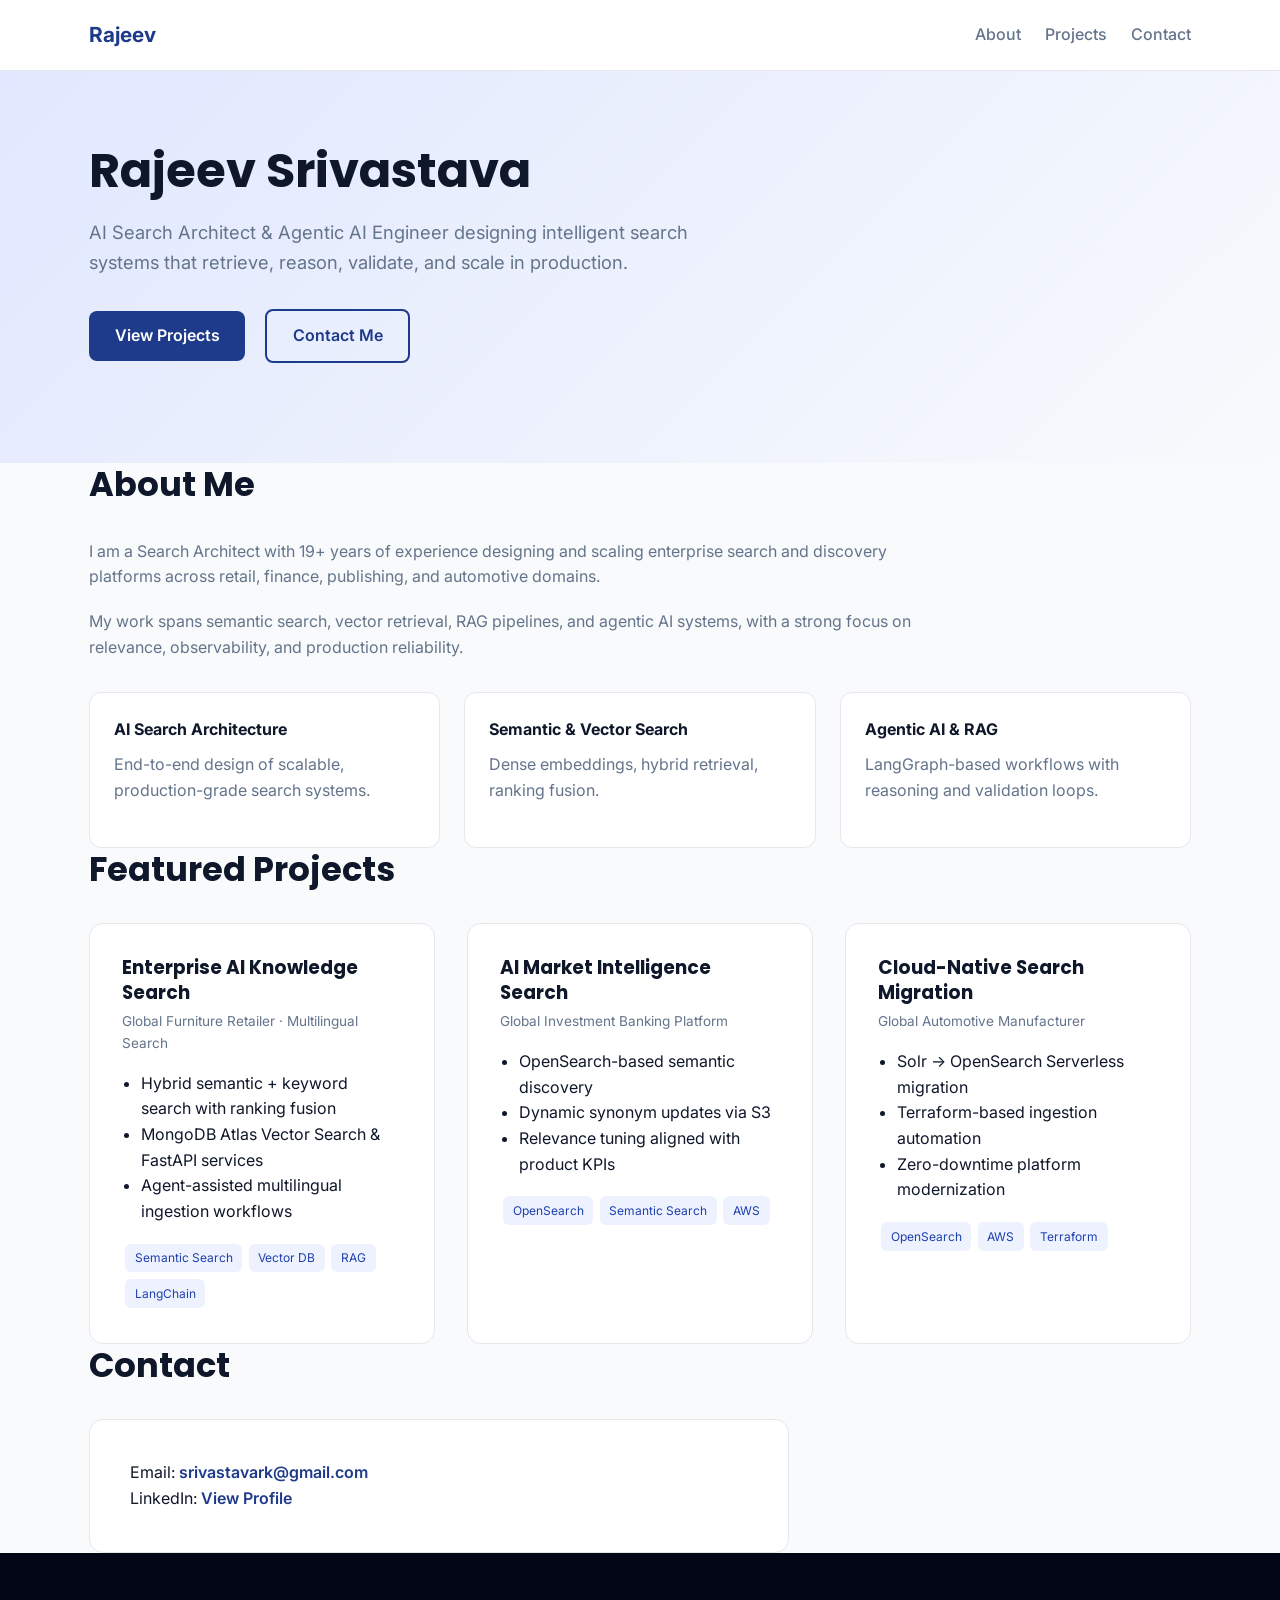
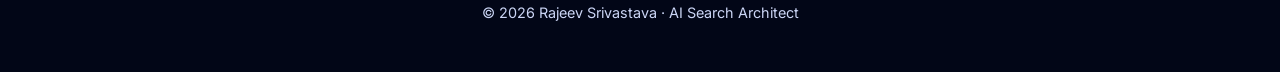
==== index.html @ 3239b294 "Update index.html" ====
<!DOCTYPE html>
<html lang="en">

<head>
    <meta charset="UTF-8" />
    <meta name="viewport" content="width=device-width, initial-scale=1.0" />
    <title>Rajeev Srivastava | AI Search Architect</title>

    <!-- Fonts -->
    <link
        href="https://fonts.googleapis.com/css2?family=Poppins:wght@400;500;600;700&family=Inter:wght@400;500;600&display=swap"
        rel="stylesheet">

    <!-- Icons -->
    <link rel="stylesheet" href="https://cdnjs.cloudflare.com/ajax/libs/font-awesome/6.5.0/css/all.min.css" />

    <style>
        :root {
            --primary: #1e3a8a;
            --accent: #3b82f6;
            --bg: #f8fafc;
            --text: #0f172a;
            --muted: #64748b;
            --card: #ffffff;
            --border: #e5e7eb;
        }

        * {
            box-sizing: border-box;
            margin: 0;
            padding: 0;
        }

        html {
            scroll-behavior: smooth;
        }

        body {
            font-family: 'Inter', sans-serif;
            color: var(--text);
            background: var(--bg);
            line-height: 1.6;
        }

        h1,
        h2,
        h3 {
            font-family: 'Poppins', sans-serif;
            line-height: 1.3;
        }

        .container {
            max-width: 1150px;
            margin: auto;
            padding: 0 1.5rem;
        }

        /* Header */
        header {
            position: fixed;
            width: 100%;
            top: 0;
            background: #fff;
            border-bottom: 1px solid var(--border);
            z-index: 1000;
        }

        nav {
            display: flex;
            justify-content: space-between;
            align-items: center;
            height: 70px;
        }

        nav a.logo {
            font-size: 1.3rem;
            font-weight: 700;
            color: var(--primary);
            text-decoration: none;
        }

        nav ul {
            display: flex;
            gap: 1.5rem;
            list-style: none;
        }

        nav ul a {
            text-decoration: none;
            color: var(--muted);
            font-weight: 500;
        }

        nav ul a:hover {
            color: var(--primary);
        }

        /* Hero */
        .hero {
            padding: 140px 0 100px;
            background: linear-gradient(135deg, #e0e7ff, #f8fafc);
        }

        .hero-grid {
            display: grid;
            grid-template-columns: 1.2fr 0.8fr;
            gap: 3rem;
            align-items: center;
        }

        .hero h1 {
            font-size: 3rem;
            margin-bottom: 1rem;
        }

        .hero p.lead {
            font-size: 1.15rem;
            color: var(--muted);
            margin-bottom: 2rem;
        }

        .cta a {
            display: inline-block;
            margin-right: 1rem;
            padding: 0.75rem 1.6rem;
            border-radius: 8px;
            text-decoration: none;
            font-weight: 600;
        }

        .cta .primary {
            background: var(--primary);
            color: #fff;
        }

        .cta .secondary {
            border: 2px solid var(--primary);
            color: var(--primary);
        }

        /* Sections */
        section {
            padding: 90px 0;
        }

        section h2 {
            font-size: 2.1rem;
            margin-bottom: 2rem;
        }

        /* About */
        .about p {
            max-width: 850px;
            margin-bottom: 1.2rem;
            color: var(--muted);
        }

        .capabilities {
            display: grid;
            grid-template-columns: repeat(auto-fit, minmax(250px, 1fr));
            gap: 1.5rem;
            margin-top: 2rem;
        }

        .capability {
            background: var(--card);
            border: 1px solid var(--border);
            padding: 1.5rem;
            border-radius: 12px;
        }

        .capability h4 {
            margin-bottom: 0.6rem;
        }

        /* Projects */
        .projects-grid {
            display: grid;
            grid-template-columns: repeat(auto-fit, minmax(320px, 1fr));
            gap: 2rem;
        }

        .project {
            background: var(--card);
            border-radius: 14px;
            padding: 2rem;
            border: 1px solid var(--border);
            transition: transform 0.2s ease;
        }

        .project:hover {
            transform: translateY(-4px);
        }

        .project h3 {
            margin-bottom: 0.4rem;
        }

        .meta {
            font-size: 0.85rem;
            color: var(--muted);
            margin-bottom: 1rem;
        }

        .project ul {
            margin-left: 1.2rem;
            margin-bottom: 1rem;
        }

        .tags span {
            display: inline-block;
            background: #eef2ff;
            color: #1e40af;
            padding: 0.3rem 0.6rem;
            border-radius: 6px;
            font-size: 0.75rem;
            margin: 0.2rem;
        }

        /* Contact */
        .contact-box {
            background: var(--card);
            border: 1px solid var(--border);
            padding: 2.5rem;
            border-radius: 14px;
            max-width: 700px;
        }

        .contact-box a {
            color: var(--primary);
            font-weight: 600;
            text-decoration: none;
        }

        /* Footer */
        footer {
            background: #020617;
            color: #cbd5f5;
            padding: 3rem 0;
            text-align: center;
        }

        footer p {
            font-size: 0.9rem;
        }

        @media (max-width: 900px) {
            .hero-grid {
                grid-template-columns: 1fr;
            }

            .hero h1 {
                font-size: 2.4rem;
            }
        }
    </style>
</head>

<body>

    <header>
        <div class="container">
            <nav>
                <a class="logo" href="#">Rajeev</a>
                <ul>
                    <li><a href="#about">About</a></li>
                    <li><a href="#projects">Projects</a></li>
                    <li><a href="#contact">Contact</a></li>
                </ul>
            </nav>
        </div>
    </header>

    <section class="hero">
        <div class="container hero-grid">
            <div>
                <h1>Rajeev Srivastava</h1>
                <p class="lead">
                    AI Search Architect & Agentic AI Engineer designing intelligent search systems that retrieve,
                    reason, validate, and scale in production.
                </p>
                <div class="cta">
                    <a href="#projects" class="primary">View Projects</a>
                    <a href="#contact" class="secondary">Contact Me</a>
                </div>
            </div>
        </div>
    </section>

    <section id="about" class="about container">
        <h2>About Me</h2>
        <p>
            I am a Search Architect with 19+ years of experience designing and scaling enterprise search
            and discovery platforms across retail, finance, publishing, and automotive domains.
        </p>
        <p>
            My work spans semantic search, vector retrieval, RAG pipelines, and agentic AI systems,
            with a strong focus on relevance, observability, and production reliability.
        </p>

        <div class="capabilities">
            <div class="capability">
                <h4>AI Search Architecture</h4>
                <p>End-to-end design of scalable, production-grade search systems.</p>
            </div>
            <div class="capability">
                <h4>Semantic & Vector Search</h4>
                <p>Dense embeddings, hybrid retrieval, ranking fusion.</p>
            </div>
            <div class="capability">
                <h4>Agentic AI & RAG</h4>
                <p>LangGraph-based workflows with reasoning and validation loops.</p>
            </div>
        </div>
    </section>

    <section id="projects" class="container">
        <h2>Featured Projects</h2>

        <div class="projects-grid">

            <div class="project">
                <h3>Enterprise AI Knowledge Search</h3>
                <p class="meta">Global Furniture Retailer · Multilingual Search</p>
                <ul>
                    <li>Hybrid semantic + keyword search with ranking fusion</li>
                    <li>MongoDB Atlas Vector Search & FastAPI services</li>
                    <li>Agent-assisted multilingual ingestion workflows</li>
                </ul>
                <div class="tags">
                    <span>Semantic Search</span><span>Vector DB</span><span>RAG</span><span>LangChain</span>
                </div>
            </div>

            <div class="project">
                <h3>AI Market Intelligence Search</h3>
                <p class="meta">Global Investment Banking Platform</p>
                <ul>
                    <li>OpenSearch-based semantic discovery</li>
                    <li>Dynamic synonym updates via S3</li>
                    <li>Relevance tuning aligned with product KPIs</li>
                </ul>
                <div class="tags">
                    <span>OpenSearch</span><span>Semantic Search</span><span>AWS</span>
                </div>
            </div>

            <div class="project">
                <h3>Cloud-Native Search Migration</h3>
                <p class="meta">Global Automotive Manufacturer</p>
                <ul>
                    <li>Solr → OpenSearch Serverless migration</li>
                    <li>Terraform-based ingestion automation</li>
                    <li>Zero-downtime platform modernization</li>
                </ul>
                <div class="tags">
                    <span>OpenSearch</span><span>AWS</span><span>Terraform</span>
                </div>
            </div>

        </div>
    </section>

    <section id="contact" class="container">
        <h2>Contact</h2>
        <div class="contact-box">
            <p>Email: <a href="mailto:srivastavark@gmail.com">srivastavark@gmail.com</a></p>
            <p>LinkedIn: <a href="https://www.linkedin.com/in/srivastavark/" target="_blank">View Profile</a></p>
        </div>
    </section>

    <footer>
        <p>© 2026 Rajeev Srivastava · AI Search Architect</p>
    </footer>

</body>

</html>
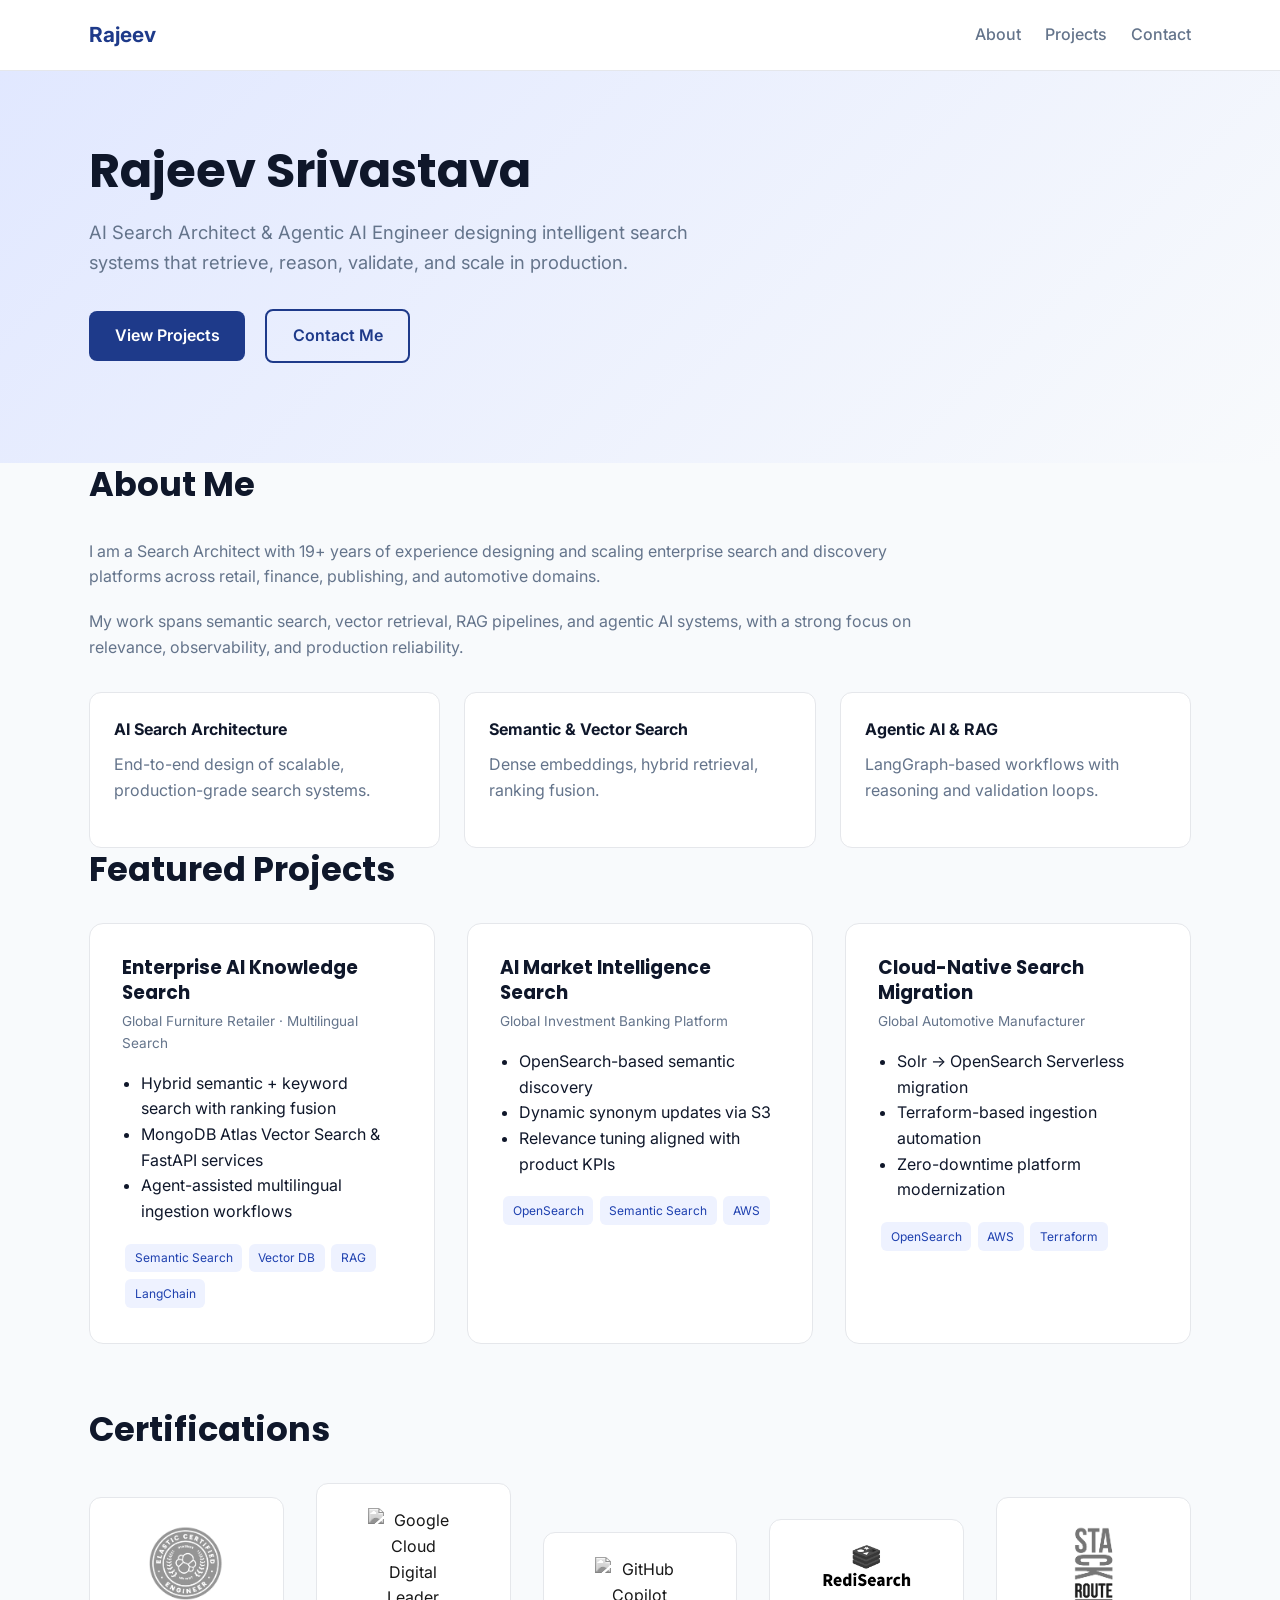
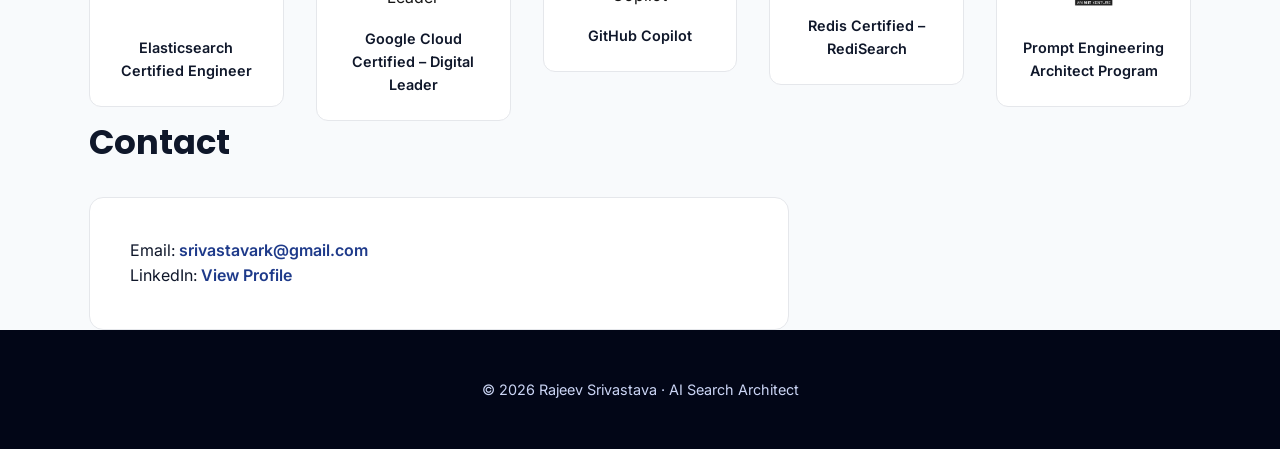
==== commit 00e90410: "refactor: Redesign website layout and styling with updated fonts, colors, and section structure." ====
--- a/index.html
+++ b/index.html
@@ -252,6 +252,50 @@
             .hero h1 {
                 font-size: 2.4rem;
             }
+        }
+
+        .certifications {
+            margin-top: 4rem;
+        }
+
+        .cert-grid {
+            display: grid;
+            grid-template-columns: repeat(auto-fit, minmax(160px, 1fr));
+            gap: 2rem;
+            margin-top: 2rem;
+            align-items: center;
+        }
+
+        .cert-card {
+            background: #ffffff;
+            border: 1px solid var(--border);
+            border-radius: 12px;
+            padding: 1.5rem;
+            text-align: center;
+            transition: transform 0.2s ease, box-shadow 0.2s ease;
+        }
+
+        .cert-card:hover {
+            transform: translateY(-4px);
+            box-shadow: 0 10px 25px rgba(0, 0, 0, 0.08);
+        }
+
+        .cert-card img {
+            max-width: 90px;
+            height: auto;
+            margin-bottom: 1rem;
+            filter: grayscale(100%);
+            transition: filter 0.2s ease;
+        }
+
+        .cert-card:hover img {
+            filter: grayscale(0%);
+        }
+
+        .cert-card p {
+            font-size: 0.9rem;
+            font-weight: 600;
+            color: var(--text);
         }
     </style>
 </head>
@@ -361,6 +405,39 @@
         </div>
     </section>
 
+    <section id="certifications" class="container certifications">
+        <h2>Certifications</h2>
+
+        <div class="cert-grid">
+
+            <div class="cert-card">
+                <img src="images/certs/elastic.png" alt="Elasticsearch Certified Engineer">
+                <p>Elasticsearch Certified Engineer</p>
+            </div>
+
+            <div class="cert-card">
+                <img src="images/certs/google-cloud.png" alt="Google Cloud Digital Leader">
+                <p>Google Cloud Certified – Digital Leader</p>
+            </div>
+
+            <div class="cert-card">
+                <img src="images/certs/github.png" alt="GitHub Copilot">
+                <p>GitHub Copilot</p>
+            </div>
+
+            <div class="cert-card">
+                <img src="images/certs/redis.png" alt="Redis Certified – RediSearch">
+                <p>Redis Certified – RediSearch</p>
+            </div>
+
+            <div class="cert-card">
+                <img src="images/certs/stackroute.png" alt="Prompt Engineering Architect Program">
+                <p>Prompt Engineering Architect Program</p>
+            </div>
+
+        </div>
+    </section>
+
     <section id="contact" class="container">
         <h2>Contact</h2>
         <div class="contact-box">
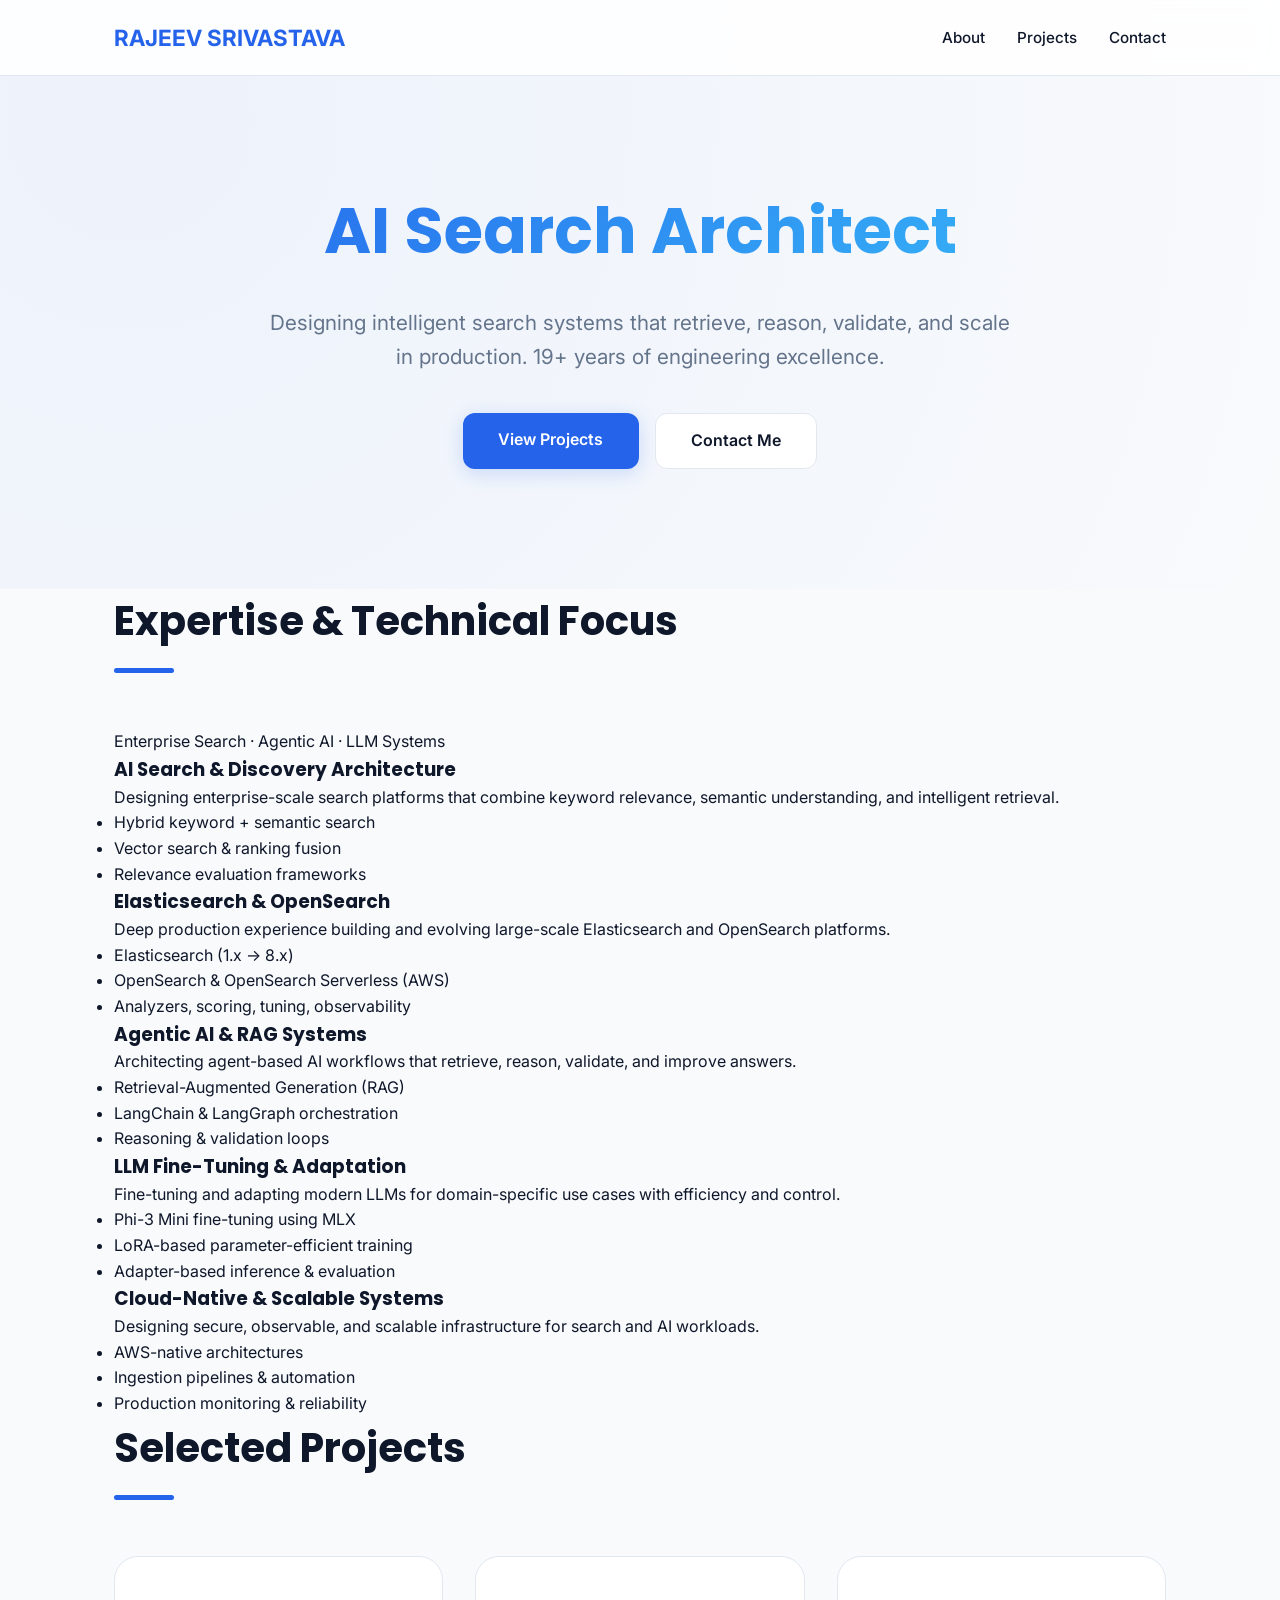
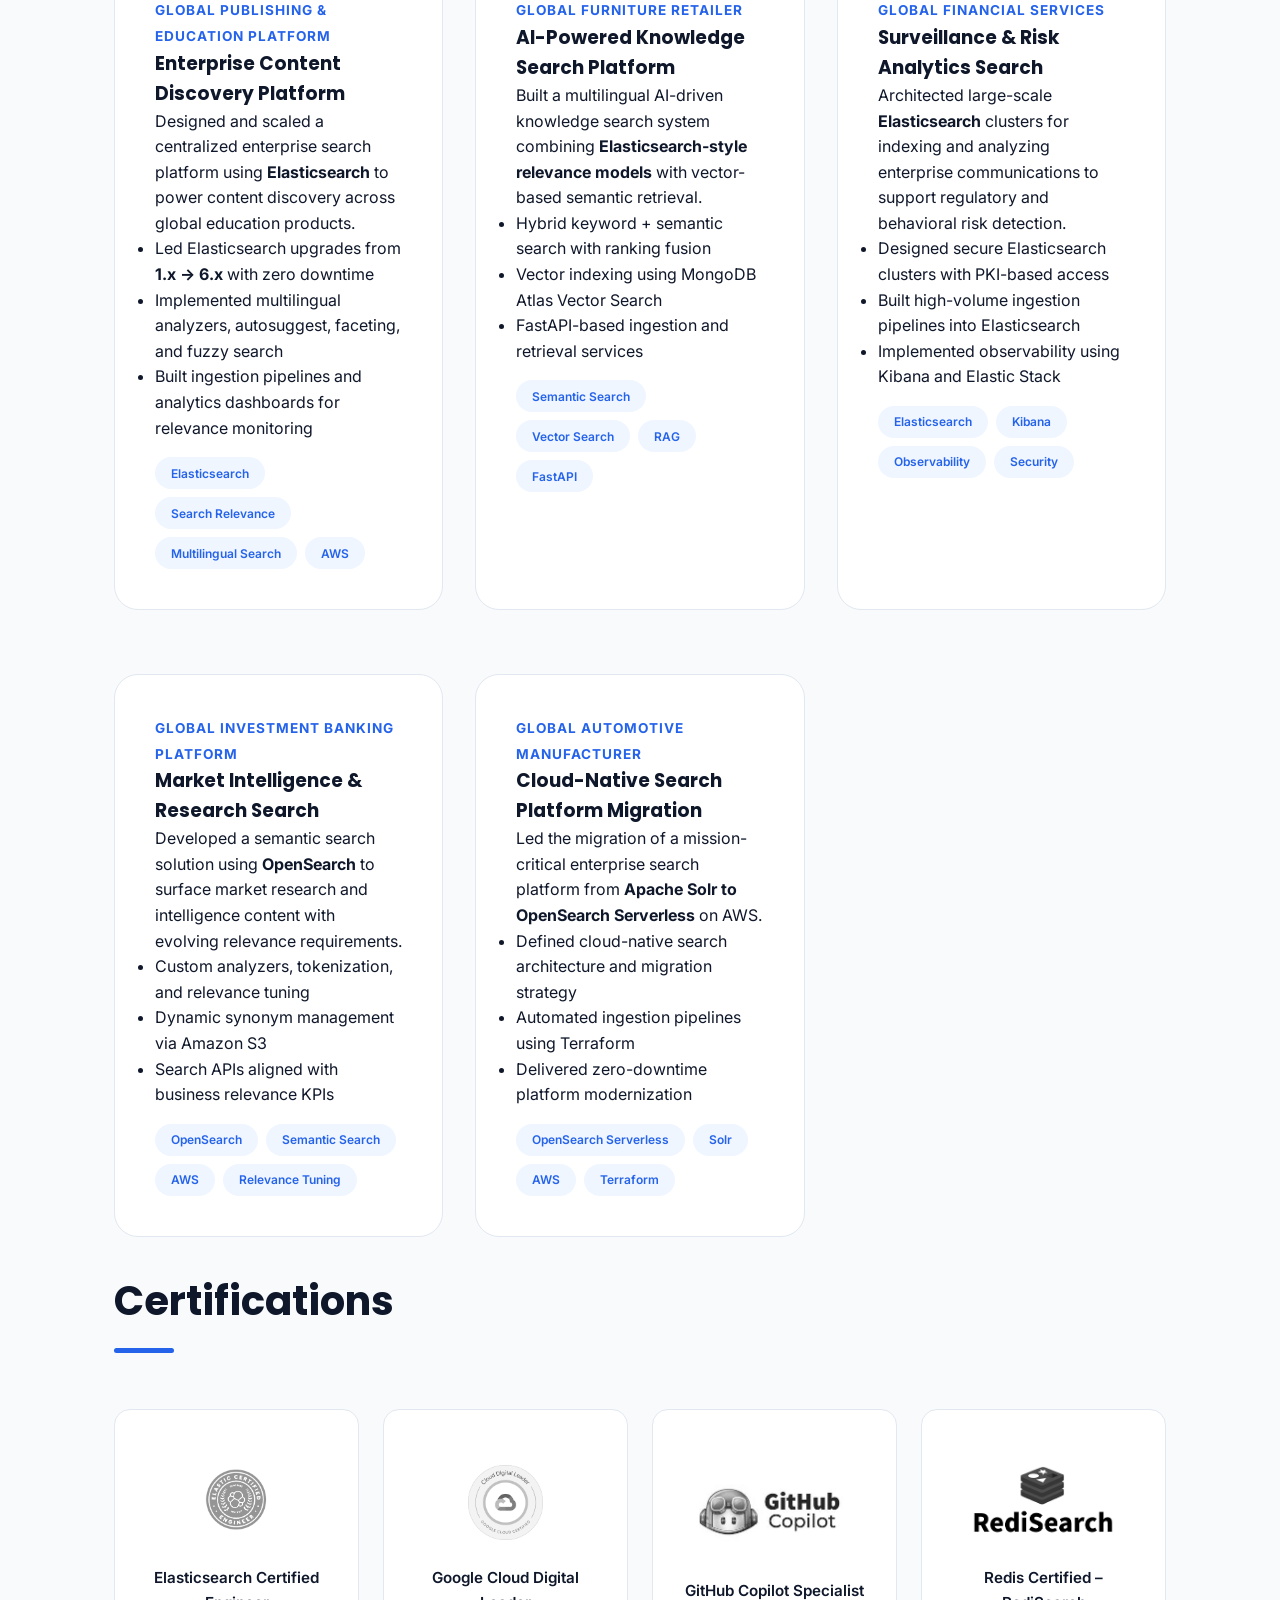
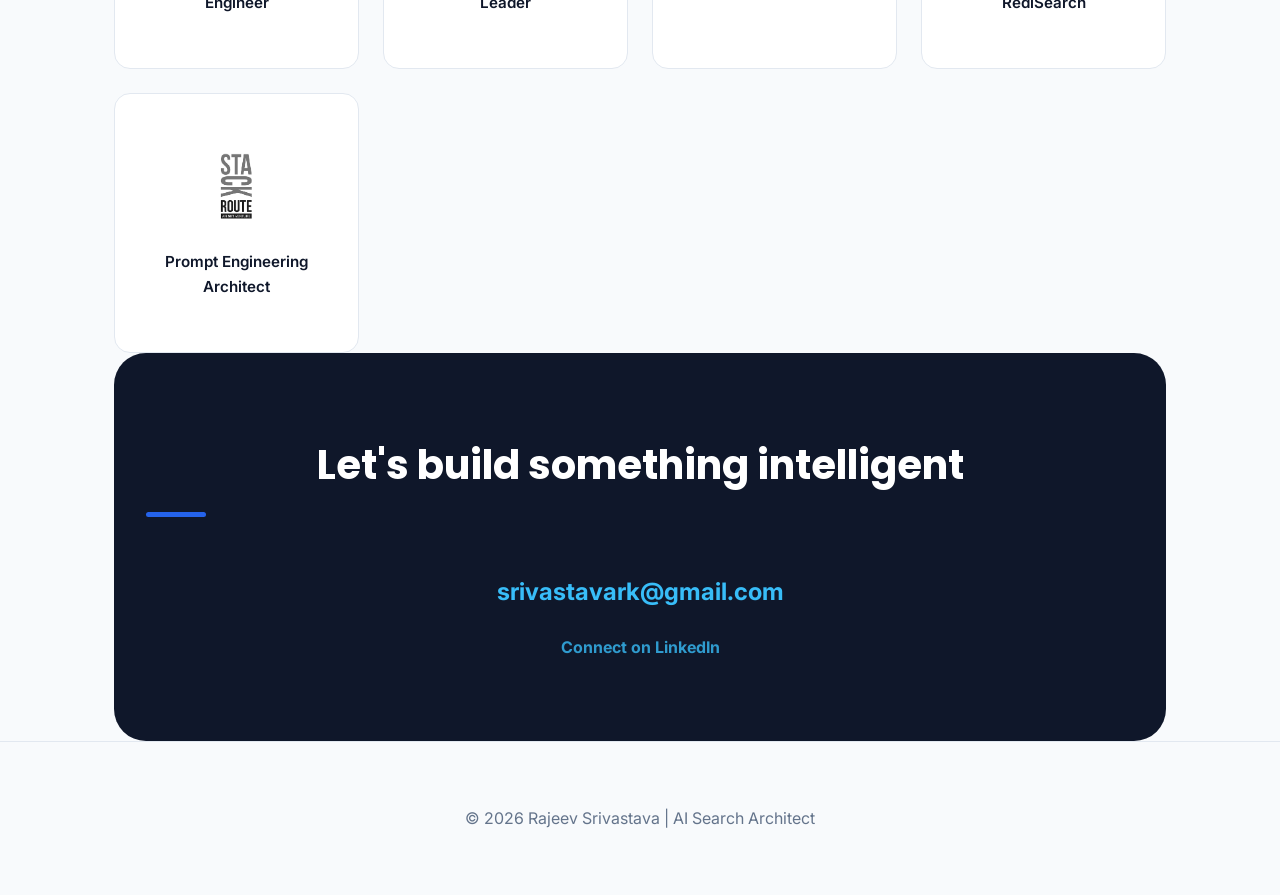
==== commit e94f5450: "Update index.html" ====
--- a/index.html
+++ b/index.html
@@ -4,25 +4,45 @@
 <head>
     <meta charset="UTF-8" />
     <meta name="viewport" content="width=device-width, initial-scale=1.0" />
-    <title>Rajeev Srivastava | AI Search Architect</title>
-
-    <!-- Fonts -->
+
+    <title>Rajeev Srivastava | AI Search Architect & Agentic AI Engineer</title>
+    <meta name="description"
+        content="Portfolio of Rajeev Srivastava, an AI Search Architect with 19+ years of experience in Semantic Search, Vector Databases, RAG pipelines, and Agentic AI systems.">
+    <meta name="keywords"
+        content="AI Search Architect, Agentic AI, RAG, Vector Search, Semantic Search, OpenSearch, Elasticsearch, LangGraph, Search Migration">
+    <meta name="author" content="Rajeev Srivastava">
+    <link rel="canonical" href="https://yourdomain.com" />
+
+    <script type="application/ld+json">
+    {
+      "@context": "https://schema.org",
+      "@type": "Person",
+      "name": "Rajeev Srivastava",
+      "jobTitle": "AI Search Architect",
+      "url": "https://yourdomain.com",
+      "sameAs": [
+        "https://www.linkedin.com/in/srivastavark/"
+      ],
+      "description": "Expert in Semantic Search, Vector Retrieval, RAG pipelines, and Agentic AI systems.",
+      "knowsAbout": ["AI Search", "Vector Databases", "Agentic AI", "Elasticsearch", "OpenSearch", "RAG"]
+    }
+    </script>
+
     <link
-        href="https://fonts.googleapis.com/css2?family=Poppins:wght@400;500;600;700&family=Inter:wght@400;500;600&display=swap"
+        href="https://fonts.googleapis.com/css2?family=Poppins:wght@400;600;700&family=Inter:wght@300;400;500;600&display=swap"
         rel="stylesheet">
-
-    <!-- Icons -->
     <link rel="stylesheet" href="https://cdnjs.cloudflare.com/ajax/libs/font-awesome/6.5.0/css/all.min.css" />
 
     <style>
         :root {
-            --primary: #1e3a8a;
-            --accent: #3b82f6;
+            --primary: #2563eb;
+            --primary-dark: #1e40af;
+            --accent: #38bdf8;
             --bg: #f8fafc;
             --text: #0f172a;
             --muted: #64748b;
-            --card: #ffffff;
-            --border: #e5e7eb;
+            --card: rgba(255, 255, 255, 0.95);
+            --border: #e2e8f0;
         }
 
         * {
@@ -38,7 +58,9 @@
         body {
             font-family: 'Inter', sans-serif;
             color: var(--text);
-            background: var(--bg);
+            background-color: var(--bg);
+            background-image: radial-gradient(#cbd5e1 0.7px, transparent 0.7px);
+            background-size: 32px 32px;
             line-height: 1.6;
         }
 
@@ -46,11 +68,10 @@
         h2,
         h3 {
             font-family: 'Poppins', sans-serif;
-            line-height: 1.3;
         }
 
         .container {
-            max-width: 1150px;
+            max-width: 1100px;
             margin: auto;
             padding: 0 1.5rem;
         }
@@ -60,7 +81,8 @@
             position: fixed;
             width: 100%;
             top: 0;
-            background: #fff;
+            background: rgba(255, 255, 255, 0.85);
+            backdrop-filter: blur(12px);
             border-bottom: 1px solid var(--border);
             z-index: 1000;
         }
@@ -69,11 +91,11 @@
             display: flex;
             justify-content: space-between;
             align-items: center;
-            height: 70px;
+            height: 75px;
         }
 
         nav a.logo {
-            font-size: 1.3rem;
+            font-size: 1.4rem;
             font-weight: 700;
             color: var(--primary);
             text-decoration: none;
@@ -81,211 +103,176 @@
 
         nav ul {
             display: flex;
-            gap: 1.5rem;
+            gap: 2rem;
             list-style: none;
         }
 
         nav ul a {
             text-decoration: none;
-            color: var(--muted);
+            color: var(--text);
             font-weight: 500;
-        }
-
-        nav ul a:hover {
-            color: var(--primary);
+            font-size: 0.95rem;
         }
 
         /* Hero */
         .hero {
-            padding: 140px 0 100px;
-            background: linear-gradient(135deg, #e0e7ff, #f8fafc);
-        }
-
-        .hero-grid {
-            display: grid;
-            grid-template-columns: 1.2fr 0.8fr;
-            gap: 3rem;
-            align-items: center;
+            padding: 180px 0 120px;
+            background: radial-gradient(circle at 10% 20%, rgba(37, 99, 235, 0.05), transparent);
+            text-align: center;
         }
 
         .hero h1 {
-            font-size: 3rem;
-            margin-bottom: 1rem;
+            font-size: clamp(2.5rem, 6vw, 4rem);
+            margin-bottom: 1.5rem;
+            background: linear-gradient(135deg, var(--primary), var(--accent));
+            -webkit-background-clip: text;
+            -webkit-text-fill-color: transparent;
         }
 
         .hero p.lead {
-            font-size: 1.15rem;
+            font-size: 1.3rem;
             color: var(--muted);
-            margin-bottom: 2rem;
+            max-width: 750px;
+            margin: 0 auto 2.5rem;
+        }
+
+        .cta {
+            display: flex;
+            gap: 1rem;
+            justify-content: center;
         }
 
         .cta a {
-            display: inline-block;
-            margin-right: 1rem;
-            padding: 0.75rem 1.6rem;
-            border-radius: 8px;
+            padding: 0.9rem 2.2rem;
+            border-radius: 12px;
             text-decoration: none;
             font-weight: 600;
+            transition: 0.3s;
         }
 
         .cta .primary {
             background: var(--primary);
             color: #fff;
+            box-shadow: 0 4px 20px rgba(37, 99, 235, 0.2);
         }
 
         .cta .secondary {
-            border: 2px solid var(--primary);
-            color: var(--primary);
+            background: #fff;
+            border: 1px solid var(--border);
+            color: var(--text);
         }
 
         /* Sections */
         section {
-            padding: 90px 0;
-        }
-
-        section h2 {
-            font-size: 2.1rem;
-            margin-bottom: 2rem;
-        }
-
-        /* About */
-        .about p {
-            max-width: 850px;
-            margin-bottom: 1.2rem;
-            color: var(--muted);
-        }
-
-        .capabilities {
+            padding: 100px 0;
+        }
+
+        h2 {
+            font-size: 2.5rem;
+            margin-bottom: 3.5rem;
+            position: relative;
+        }
+
+        h2::after {
+            content: '';
+            display: block;
+            width: 60px;
+            height: 5px;
+            background: var(--primary);
+            margin-top: 15px;
+            border-radius: 3px;
+        }
+
+        /* Capability Cards */
+        .grid-3 {
             display: grid;
-            grid-template-columns: repeat(auto-fit, minmax(250px, 1fr));
-            gap: 1.5rem;
-            margin-top: 2rem;
-        }
-
-        .capability {
-            background: var(--card);
-            border: 1px solid var(--border);
-            padding: 1.5rem;
-            border-radius: 12px;
-        }
-
-        .capability h4 {
-            margin-bottom: 0.6rem;
-        }
-
-        /* Projects */
-        .projects-grid {
-            display: grid;
-            grid-template-columns: repeat(auto-fit, minmax(320px, 1fr));
+            grid-template-columns: repeat(auto-fit, minmax(300px, 1fr));
             gap: 2rem;
         }
 
-        .project {
-            background: var(--card);
-            border-radius: 14px;
-            padding: 2rem;
-            border: 1px solid var(--border);
-            transition: transform 0.2s ease;
-        }
-
-        .project:hover {
-            transform: translateY(-4px);
-        }
-
-        .project h3 {
-            margin-bottom: 0.4rem;
-        }
-
-        .meta {
-            font-size: 0.85rem;
-            color: var(--muted);
-            margin-bottom: 1rem;
-        }
-
-        .project ul {
-            margin-left: 1.2rem;
-            margin-bottom: 1rem;
-        }
-
-        .tags span {
-            display: inline-block;
-            background: #eef2ff;
-            color: #1e40af;
-            padding: 0.3rem 0.6rem;
-            border-radius: 6px;
-            font-size: 0.75rem;
-            margin: 0.2rem;
-        }
-
-        /* Contact */
-        .contact-box {
+        .card {
             background: var(--card);
             border: 1px solid var(--border);
             padding: 2.5rem;
-            border-radius: 14px;
-            max-width: 700px;
-        }
-
-        .contact-box a {
+            border-radius: 20px;
+            transition: 0.3s ease-out;
+        }
+
+        /* Projects */
+        .project-card {
+            background: var(--card);
+            border: 1px solid var(--border);
+            border-radius: 24px;
+            padding: 2.5rem;
+            margin-bottom: 2rem;
+            transition: 0.3s;
+        }
+
+        .meta {
+            font-size: 0.85rem;
+            font-weight: 700;
             color: var(--primary);
+            letter-spacing: 1px;
+            text-transform: uppercase;
+        }
+
+        .tag-container {
+            display: flex;
+            flex-wrap: wrap;
+            gap: 0.5rem;
+            margin-top: 1rem;
+        }
+
+        .tag {
+            background: #eff6ff;
+            color: var(--primary);
+            padding: 0.4rem 1rem;
+            border-radius: 50px;
+            font-size: 0.75rem;
             font-weight: 600;
-            text-decoration: none;
-        }
-
-        /* Footer */
-        footer {
-            background: #020617;
-            color: #cbd5f5;
-            padding: 3rem 0;
-            text-align: center;
-        }
-
-        footer p {
-            font-size: 0.9rem;
-        }
-
-        @media (max-width: 900px) {
-            .hero-grid {
-                grid-template-columns: 1fr;
-            }
-
-            .hero h1 {
-                font-size: 2.4rem;
-            }
-        }
-
-        .certifications {
-            margin-top: 4rem;
-        }
-
+        }
+
+        /* Fixed Alignment for Certifications */
         .cert-grid {
             display: grid;
-            grid-template-columns: repeat(auto-fit, minmax(160px, 1fr));
-            gap: 2rem;
-            margin-top: 2rem;
-            align-items: center;
+            grid-template-columns: repeat(auto-fit, minmax(200px, 1fr));
+            gap: 1.5rem;
+            align-items: stretch;
         }
 
         .cert-card {
             background: #ffffff;
             border: 1px solid var(--border);
-            border-radius: 12px;
-            padding: 1.5rem;
+            border-radius: 16px;
+            padding: 2rem;
+            display: flex;
+            flex-direction: column;
+            align-items: center;
+            justify-content: center;
             text-align: center;
-            transition: transform 0.2s ease, box-shadow 0.2s ease;
+            transition: 0.3s;
+            min-height: 260px;
         }
 
         .cert-card:hover {
-            transform: translateY(-4px);
-            box-shadow: 0 10px 25px rgba(0, 0, 0, 0.08);
+            transform: translateY(-8px);
+            box-shadow: 0 12px 30px rgba(0, 0, 0, 0.05);
+        }
+
+        .cert-image-container {
+            height: 80px;
+            display: flex;
+            align-items: center;
+            justify-content: center;
+            margin-bottom: 1.5rem;
         }
 
         .cert-card img {
-            max-width: 90px;
-            height: auto;
-            margin-bottom: 1rem;
+            max-width: 100%;
+            max-height: 75px;
+            object-fit: contain;
             filter: grayscale(100%);
-            transition: filter 0.2s ease;
+            transition: 0.3s;
         }
 
         .cert-card:hover img {
@@ -293,9 +280,32 @@
         }
 
         .cert-card p {
-            font-size: 0.9rem;
+            font-size: 0.95rem;
             font-weight: 600;
-            color: var(--text);
+            margin: 0;
+        }
+
+        /* Contact */
+        .contact-box {
+            background: var(--text);
+            color: #fff;
+            padding: 5rem 2rem;
+            border-radius: 32px;
+            text-align: center;
+        }
+
+        .contact-box a {
+            color: var(--accent);
+            font-size: 1.5rem;
+            text-decoration: none;
+            font-weight: 700;
+        }
+
+        footer {
+            padding: 4rem 2rem;
+            text-align: center;
+            color: var(--muted);
+            border-top: 1px solid var(--border);
         }
     </style>
 </head>
@@ -305,8 +315,8 @@
     <header>
         <div class="container">
             <nav>
-                <a class="logo" href="#">Rajeev</a>
-                <ul>
+                <a class="logo" href="/">RAJEEV SRIVASTAVA</a>
+                <ul role="list">
                     <li><a href="#about">About</a></li>
                     <li><a href="#projects">Projects</a></li>
                     <li><a href="#contact">Contact</a></li>
@@ -315,139 +325,250 @@
         </div>
     </header>
 
-    <section class="hero">
-        <div class="container hero-grid">
-            <div>
-                <h1>Rajeev Srivastava</h1>
-                <p class="lead">
-                    AI Search Architect & Agentic AI Engineer designing intelligent search systems that retrieve,
-                    reason, validate, and scale in production.
-                </p>
+    <main>
+        <section class="hero">
+            <div class="container">
+                <h1>AI Search Architect</h1>
+                <p class="lead">Designing intelligent search systems that retrieve, reason, validate, and scale in
+                    production. 19+ years of engineering excellence.</p>
                 <div class="cta">
                     <a href="#projects" class="primary">View Projects</a>
                     <a href="#contact" class="secondary">Contact Me</a>
                 </div>
             </div>
-        </div>
-    </section>
-
-    <section id="about" class="about container">
-        <h2>About Me</h2>
-        <p>
-            I am a Search Architect with 19+ years of experience designing and scaling enterprise search
-            and discovery platforms across retail, finance, publishing, and automotive domains.
-        </p>
-        <p>
-            My work spans semantic search, vector retrieval, RAG pipelines, and agentic AI systems,
-            with a strong focus on relevance, observability, and production reliability.
-        </p>
-
-        <div class="capabilities">
-            <div class="capability">
-                <h4>AI Search Architecture</h4>
-                <p>End-to-end design of scalable, production-grade search systems.</p>
+        </section>
+
+        <section id="expertise" class="container expertise">
+            <h2>Expertise & Technical Focus</h2>
+            <p class="section-subtitle">
+                Enterprise Search · Agentic AI · LLM Systems
+            </p>
+
+            <div class="expertise-grid">
+
+                <div class="expertise-card">
+                    <h3>AI Search & Discovery Architecture</h3>
+                    <p>
+                        Designing enterprise-scale search platforms that combine
+                        keyword relevance, semantic understanding, and intelligent retrieval.
+                    </p>
+                    <ul>
+                        <li>Hybrid keyword + semantic search</li>
+                        <li>Vector search & ranking fusion</li>
+                        <li>Relevance evaluation frameworks</li>
+                    </ul>
+                </div>
+
+                <div class="expertise-card">
+                    <h3>Elasticsearch & OpenSearch</h3>
+                    <p>
+                        Deep production experience building and evolving large-scale
+                        Elasticsearch and OpenSearch platforms.
+                    </p>
+                    <ul>
+                        <li>Elasticsearch (1.x → 8.x)</li>
+                        <li>OpenSearch & OpenSearch Serverless (AWS)</li>
+                        <li>Analyzers, scoring, tuning, observability</li>
+                    </ul>
+                </div>
+
+                <div class="expertise-card">
+                    <h3>Agentic AI & RAG Systems</h3>
+                    <p>
+                        Architecting agent-based AI workflows that retrieve, reason,
+                        validate, and improve answers.
+                    </p>
+                    <ul>
+                        <li>Retrieval-Augmented Generation (RAG)</li>
+                        <li>LangChain & LangGraph orchestration</li>
+                        <li>Reasoning & validation loops</li>
+                    </ul>
+                </div>
+
+                <div class="expertise-card">
+                    <h3>LLM Fine-Tuning & Adaptation</h3>
+                    <p>
+                        Fine-tuning and adapting modern LLMs for domain-specific use
+                        cases with efficiency and control.
+                    </p>
+                    <ul>
+                        <li>Phi-3 Mini fine-tuning using MLX</li>
+                        <li>LoRA-based parameter-efficient training</li>
+                        <li>Adapter-based inference & evaluation</li>
+                    </ul>
+                </div>
+
+                <div class="expertise-card">
+                    <h3>Cloud-Native & Scalable Systems</h3>
+                    <p>
+                        Designing secure, observable, and scalable infrastructure
+                        for search and AI workloads.
+                    </p>
+                    <ul>
+                        <li>AWS-native architectures</li>
+                        <li>Ingestion pipelines & automation</li>
+                        <li>Production monitoring & reliability</li>
+                    </ul>
+                </div>
+
             </div>
-            <div class="capability">
-                <h4>Semantic & Vector Search</h4>
-                <p>Dense embeddings, hybrid retrieval, ranking fusion.</p>
+        </section>
+
+        <section id="projects" class="container">
+            <h2>Selected Projects</h2>
+
+            <div class="grid-3">
+
+                <!-- Project 1 -->
+                <article class="project-card">
+                    <span class="meta">Global Publishing & Education Platform</span>
+                    <h3>Enterprise Content Discovery Platform</h3>
+                    <p>
+                        Designed and scaled a centralized enterprise search platform using
+                        <strong>Elasticsearch</strong> to power content discovery across global
+                        education products.
+                    </p>
+                    <ul>
+                        <li>Led Elasticsearch upgrades from <strong>1.x → 6.x</strong> with zero downtime</li>
+                        <li>Implemented multilingual analyzers, autosuggest, faceting, and fuzzy search</li>
+                        <li>Built ingestion pipelines and analytics dashboards for relevance monitoring</li>
+                    </ul>
+                    <div class="tag-container">
+                        <span class="tag">Elasticsearch</span>
+                        <span class="tag">Search Relevance</span>
+                        <span class="tag">Multilingual Search</span>
+                        <span class="tag">AWS</span>
+                    </div>
+                </article>
+
+                <!-- Project 2 -->
+                <article class="project-card">
+                    <span class="meta">Global Furniture Retailer</span>
+                    <h3>AI-Powered Knowledge Search Platform</h3>
+                    <p>
+                        Built a multilingual AI-driven knowledge search system combining
+                        <strong>Elasticsearch-style relevance models</strong> with
+                        vector-based semantic retrieval.
+                    </p>
+                    <ul>
+                        <li>Hybrid keyword + semantic search with ranking fusion</li>
+                        <li>Vector indexing using MongoDB Atlas Vector Search</li>
+                        <li>FastAPI-based ingestion and retrieval services</li>
+                    </ul>
+                    <div class="tag-container">
+                        <span class="tag">Semantic Search</span>
+                        <span class="tag">Vector Search</span>
+                        <span class="tag">RAG</span>
+                        <span class="tag">FastAPI</span>
+                    </div>
+                </article>
+
+                <!-- Project 3 -->
+                <article class="project-card">
+                    <span class="meta">Global Financial Services</span>
+                    <h3>Surveillance & Risk Analytics Search</h3>
+                    <p>
+                        Architected large-scale <strong>Elasticsearch</strong> clusters for
+                        indexing and analyzing enterprise communications to support
+                        regulatory and behavioral risk detection.
+                    </p>
+                    <ul>
+                        <li>Designed secure Elasticsearch clusters with PKI-based access</li>
+                        <li>Built high-volume ingestion pipelines into Elasticsearch</li>
+                        <li>Implemented observability using Kibana and Elastic Stack</li>
+                    </ul>
+                    <div class="tag-container">
+                        <span class="tag">Elasticsearch</span>
+                        <span class="tag">Kibana</span>
+                        <span class="tag">Observability</span>
+                        <span class="tag">Security</span>
+                    </div>
+                </article>
+
+                <!-- Project 4 -->
+                <article class="project-card">
+                    <span class="meta">Global Investment Banking Platform</span>
+                    <h3>Market Intelligence & Research Search</h3>
+                    <p>
+                        Developed a semantic search solution using <strong>OpenSearch</strong>
+                        to surface market research and intelligence content with evolving
+                        relevance requirements.
+                    </p>
+                    <ul>
+                        <li>Custom analyzers, tokenization, and relevance tuning</li>
+                        <li>Dynamic synonym management via Amazon S3</li>
+                        <li>Search APIs aligned with business relevance KPIs</li>
+                    </ul>
+                    <div class="tag-container">
+                        <span class="tag">OpenSearch</span>
+                        <span class="tag">Semantic Search</span>
+                        <span class="tag">AWS</span>
+                        <span class="tag">Relevance Tuning</span>
+                    </div>
+                </article>
+
+                <!-- Project 5 -->
+                <article class="project-card">
+                    <span class="meta">Global Automotive Manufacturer</span>
+                    <h3>Cloud-Native Search Platform Migration</h3>
+                    <p>
+                        Led the migration of a mission-critical enterprise search platform
+                        from <strong>Apache Solr to OpenSearch Serverless</strong> on AWS.
+                    </p>
+                    <ul>
+                        <li>Defined cloud-native search architecture and migration strategy</li>
+                        <li>Automated ingestion pipelines using Terraform</li>
+                        <li>Delivered zero-downtime platform modernization</li>
+                    </ul>
+                    <div class="tag-container">
+                        <span class="tag">OpenSearch Serverless</span>
+                        <span class="tag">Solr</span>
+                        <span class="tag">AWS</span>
+                        <span class="tag">Terraform</span>
+                    </div>
+                </article>
+
             </div>
-            <div class="capability">
-                <h4>Agentic AI & RAG</h4>
-                <p>LangGraph-based workflows with reasoning and validation loops.</p>
+        </section>
+
+        <section id="certifications" class="container">
+            <h2>Certifications</h2>
+            <div class="cert-grid">
+                <div class="cert-card">
+                    <div class="cert-image-container"><img src="images/certs/elastic.png" alt="Elastic"></div>
+                    <p>Elasticsearch Certified Engineer</p>
+                </div>
+                <div class="cert-card">
+                    <div class="cert-image-container"><img src="images/certs/google.png" alt="GCP"></div>
+                    <p>Google Cloud Digital Leader</p>
+                </div>
+                <div class="cert-card">
+                    <div class="cert-image-container"><img src="images/certs/github.jpeg" alt="GitHub"></div>
+                    <p>GitHub Copilot Specialist</p>
+                </div>
+                <div class="cert-card">
+                    <div class="cert-image-container"><img src="images/certs/redis.png" alt="Redis"></div>
+                    <p>Redis Certified – RediSearch</p>
+                </div>
+                <div class="cert-card">
+                    <div class="cert-image-container"><img src="images/certs/stackroute.png" alt="StackRoute"></div>
+                    <p>Prompt Engineering Architect</p>
+                </div>
             </div>
-        </div>
-    </section>
-
-    <section id="projects" class="container">
-        <h2>Featured Projects</h2>
-
-        <div class="projects-grid">
-
-            <div class="project">
-                <h3>Enterprise AI Knowledge Search</h3>
-                <p class="meta">Global Furniture Retailer · Multilingual Search</p>
-                <ul>
-                    <li>Hybrid semantic + keyword search with ranking fusion</li>
-                    <li>MongoDB Atlas Vector Search & FastAPI services</li>
-                    <li>Agent-assisted multilingual ingestion workflows</li>
-                </ul>
-                <div class="tags">
-                    <span>Semantic Search</span><span>Vector DB</span><span>RAG</span><span>LangChain</span>
-                </div>
+        </section>
+
+        <section id="contact" class="container">
+            <div class="contact-box">
+                <h2>Let's build something intelligent</h2>
+                <a href="mailto:srivastavark@gmail.com">srivastavark@gmail.com</a>
+                <p style="margin-top: 1.5rem;"><a href="https://www.linkedin.com/in/srivastavark/" target="_blank"
+                        style="font-size: 1rem; opacity: 0.8;">Connect on LinkedIn</a></p>
             </div>
-
-            <div class="project">
-                <h3>AI Market Intelligence Search</h3>
-                <p class="meta">Global Investment Banking Platform</p>
-                <ul>
-                    <li>OpenSearch-based semantic discovery</li>
-                    <li>Dynamic synonym updates via S3</li>
-                    <li>Relevance tuning aligned with product KPIs</li>
-                </ul>
-                <div class="tags">
-                    <span>OpenSearch</span><span>Semantic Search</span><span>AWS</span>
-                </div>
-            </div>
-
-            <div class="project">
-                <h3>Cloud-Native Search Migration</h3>
-                <p class="meta">Global Automotive Manufacturer</p>
-                <ul>
-                    <li>Solr → OpenSearch Serverless migration</li>
-                    <li>Terraform-based ingestion automation</li>
-                    <li>Zero-downtime platform modernization</li>
-                </ul>
-                <div class="tags">
-                    <span>OpenSearch</span><span>AWS</span><span>Terraform</span>
-                </div>
-            </div>
-
-        </div>
-    </section>
-
-    <section id="certifications" class="container certifications">
-        <h2>Certifications</h2>
-
-        <div class="cert-grid">
-
-            <div class="cert-card">
-                <img src="images/certs/elastic.png" alt="Elasticsearch Certified Engineer">
-                <p>Elasticsearch Certified Engineer</p>
-            </div>
-
-            <div class="cert-card">
-                <img src="images/certs/google-cloud.png" alt="Google Cloud Digital Leader">
-                <p>Google Cloud Certified – Digital Leader</p>
-            </div>
-
-            <div class="cert-card">
-                <img src="images/certs/github.png" alt="GitHub Copilot">
-                <p>GitHub Copilot</p>
-            </div>
-
-            <div class="cert-card">
-                <img src="images/certs/redis.png" alt="Redis Certified – RediSearch">
-                <p>Redis Certified – RediSearch</p>
-            </div>
-
-            <div class="cert-card">
-                <img src="images/certs/stackroute.png" alt="Prompt Engineering Architect Program">
-                <p>Prompt Engineering Architect Program</p>
-            </div>
-
-        </div>
-    </section>
-
-    <section id="contact" class="container">
-        <h2>Contact</h2>
-        <div class="contact-box">
-            <p>Email: <a href="mailto:srivastavark@gmail.com">srivastavark@gmail.com</a></p>
-            <p>LinkedIn: <a href="https://www.linkedin.com/in/srivastavark/" target="_blank">View Profile</a></p>
-        </div>
-    </section>
+        </section>
+    </main>
 
     <footer>
-        <p>© 2026 Rajeev Srivastava · AI Search Architect</p>
+        <p>&copy; 2026 Rajeev Srivastava | AI Search Architect</p>
     </footer>
 
 </body>
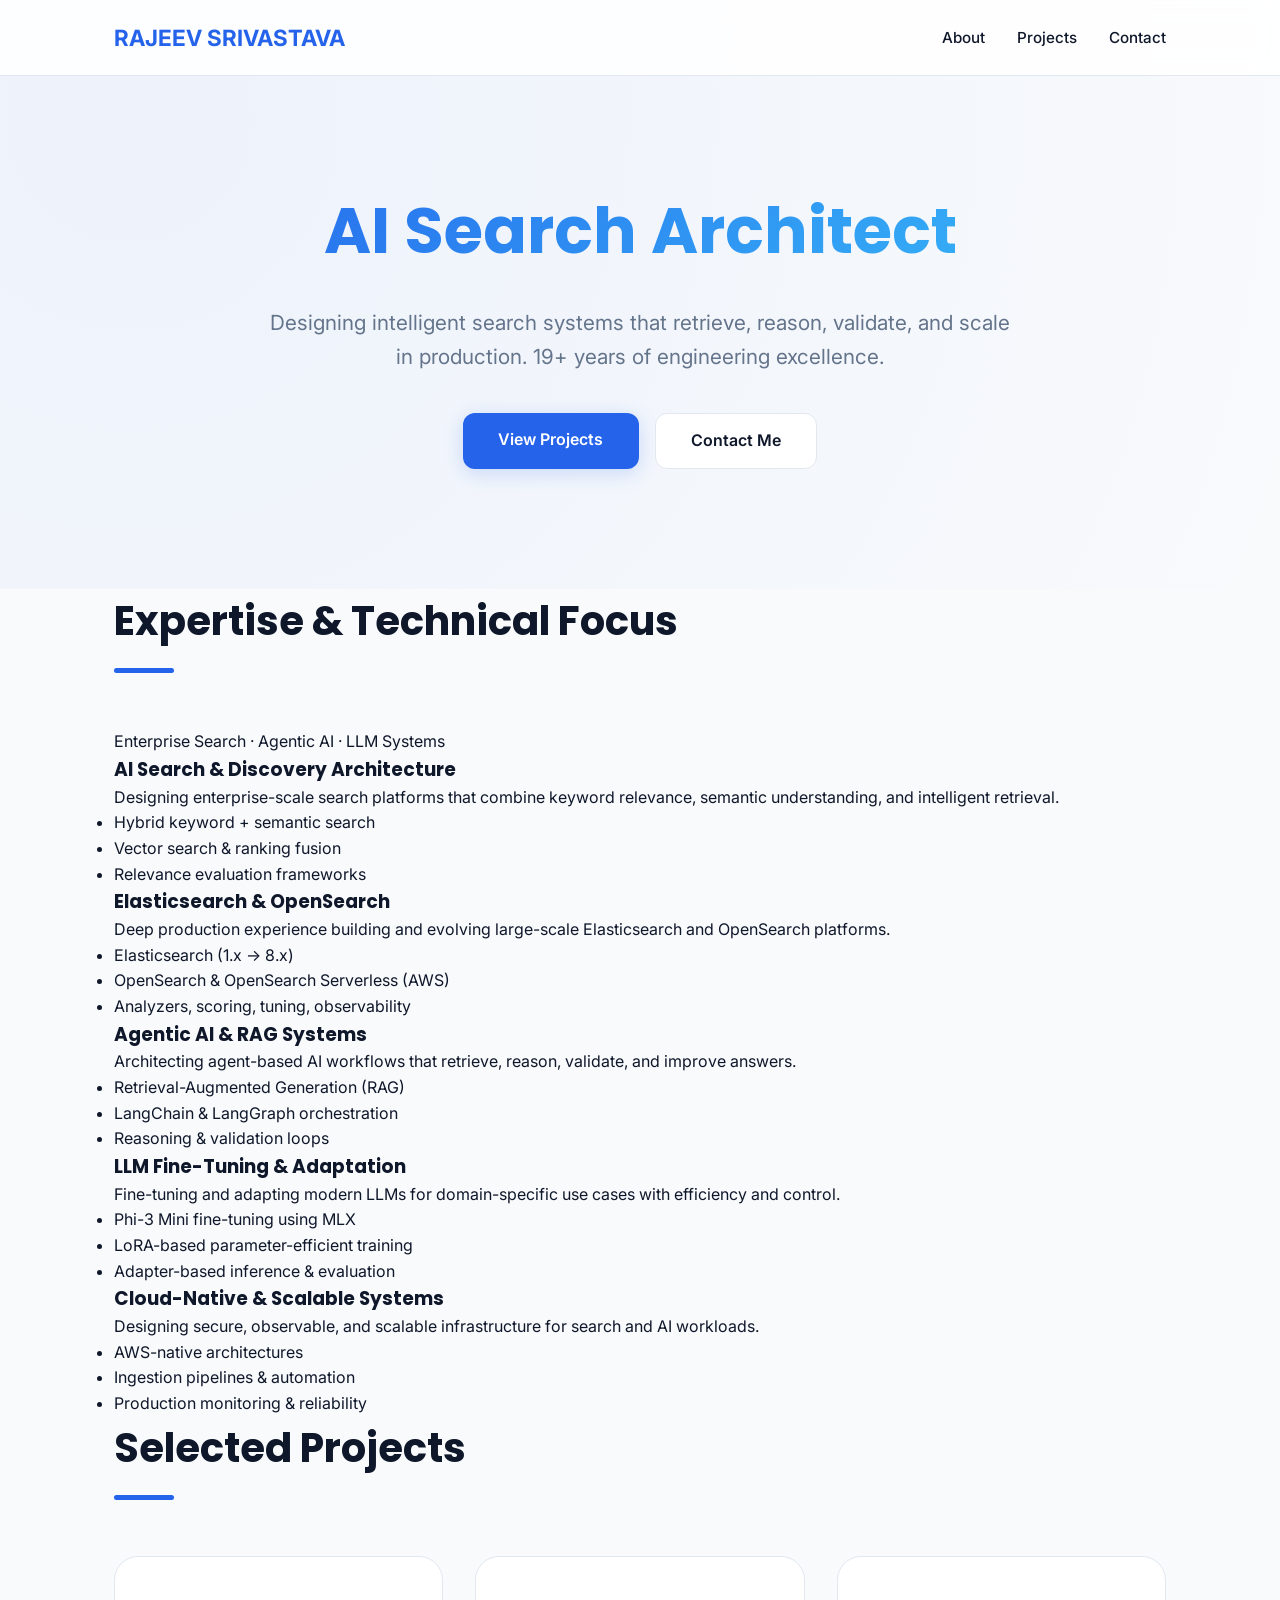
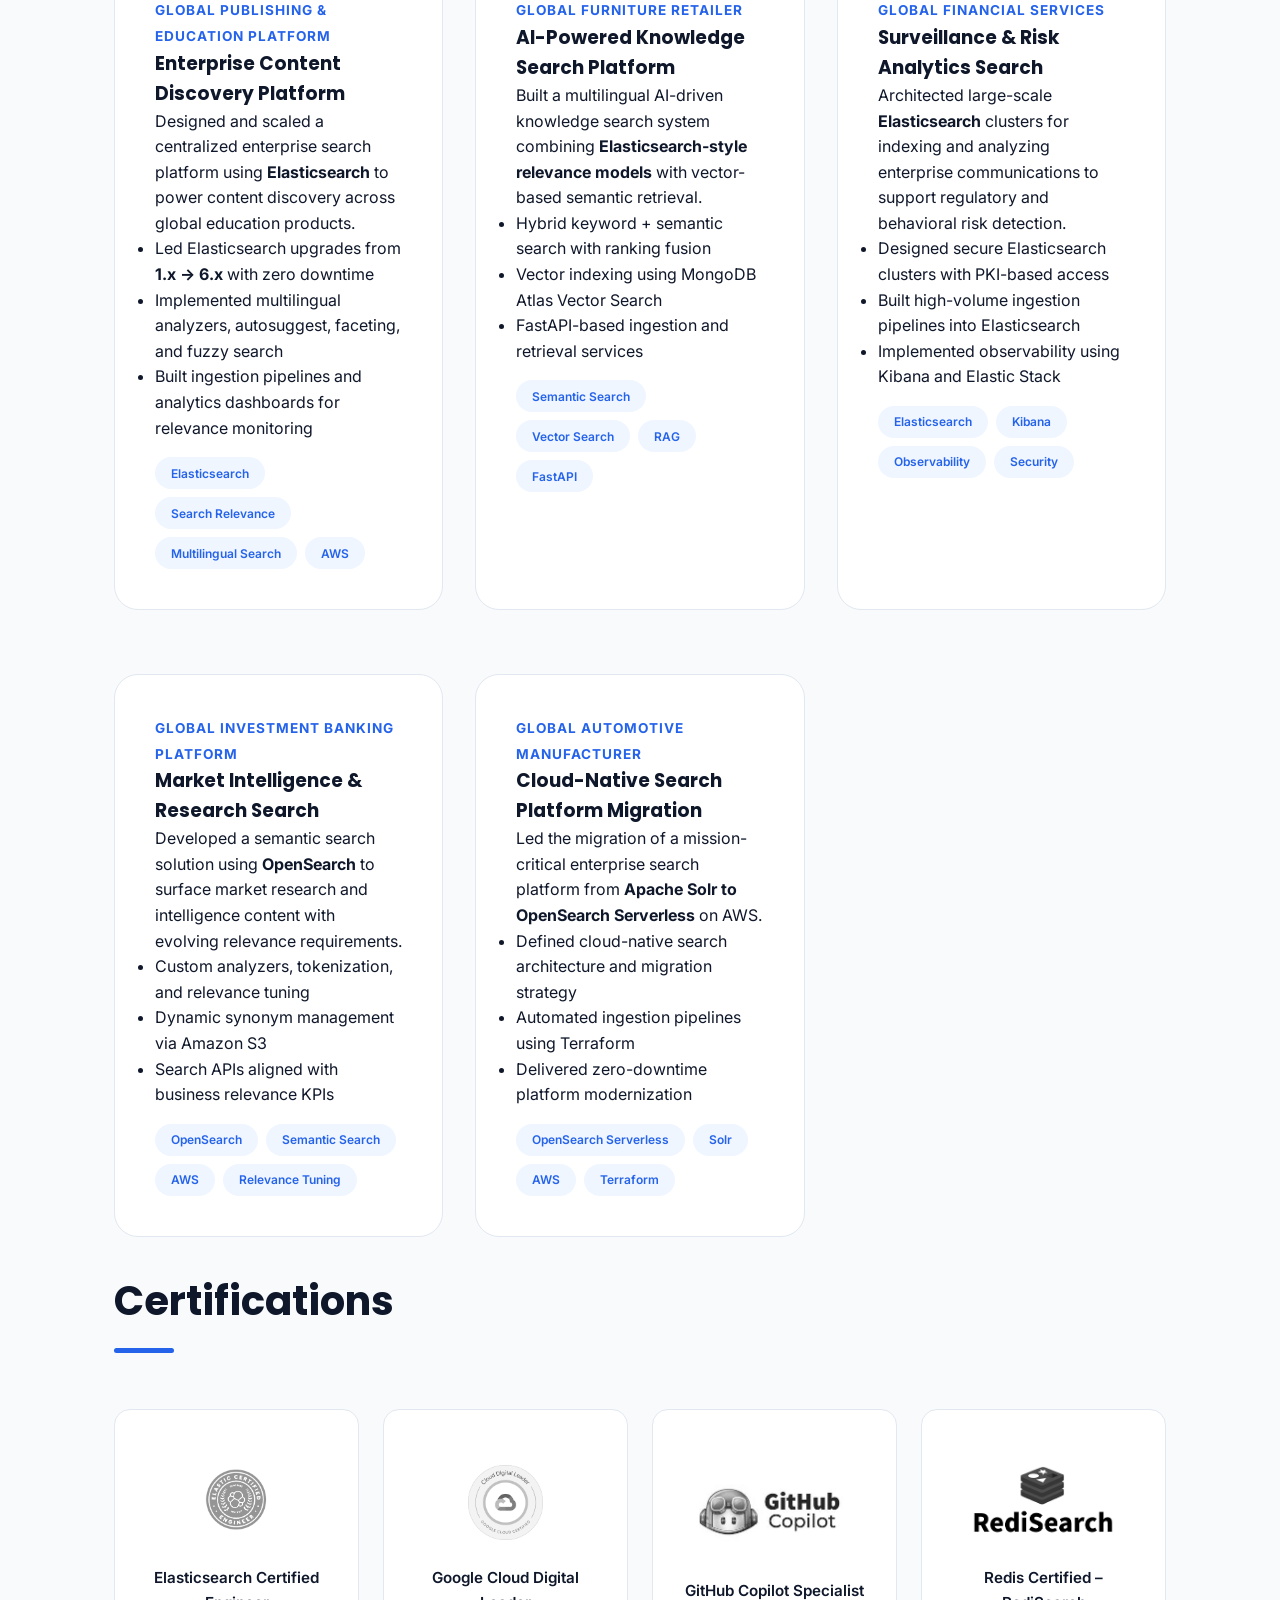
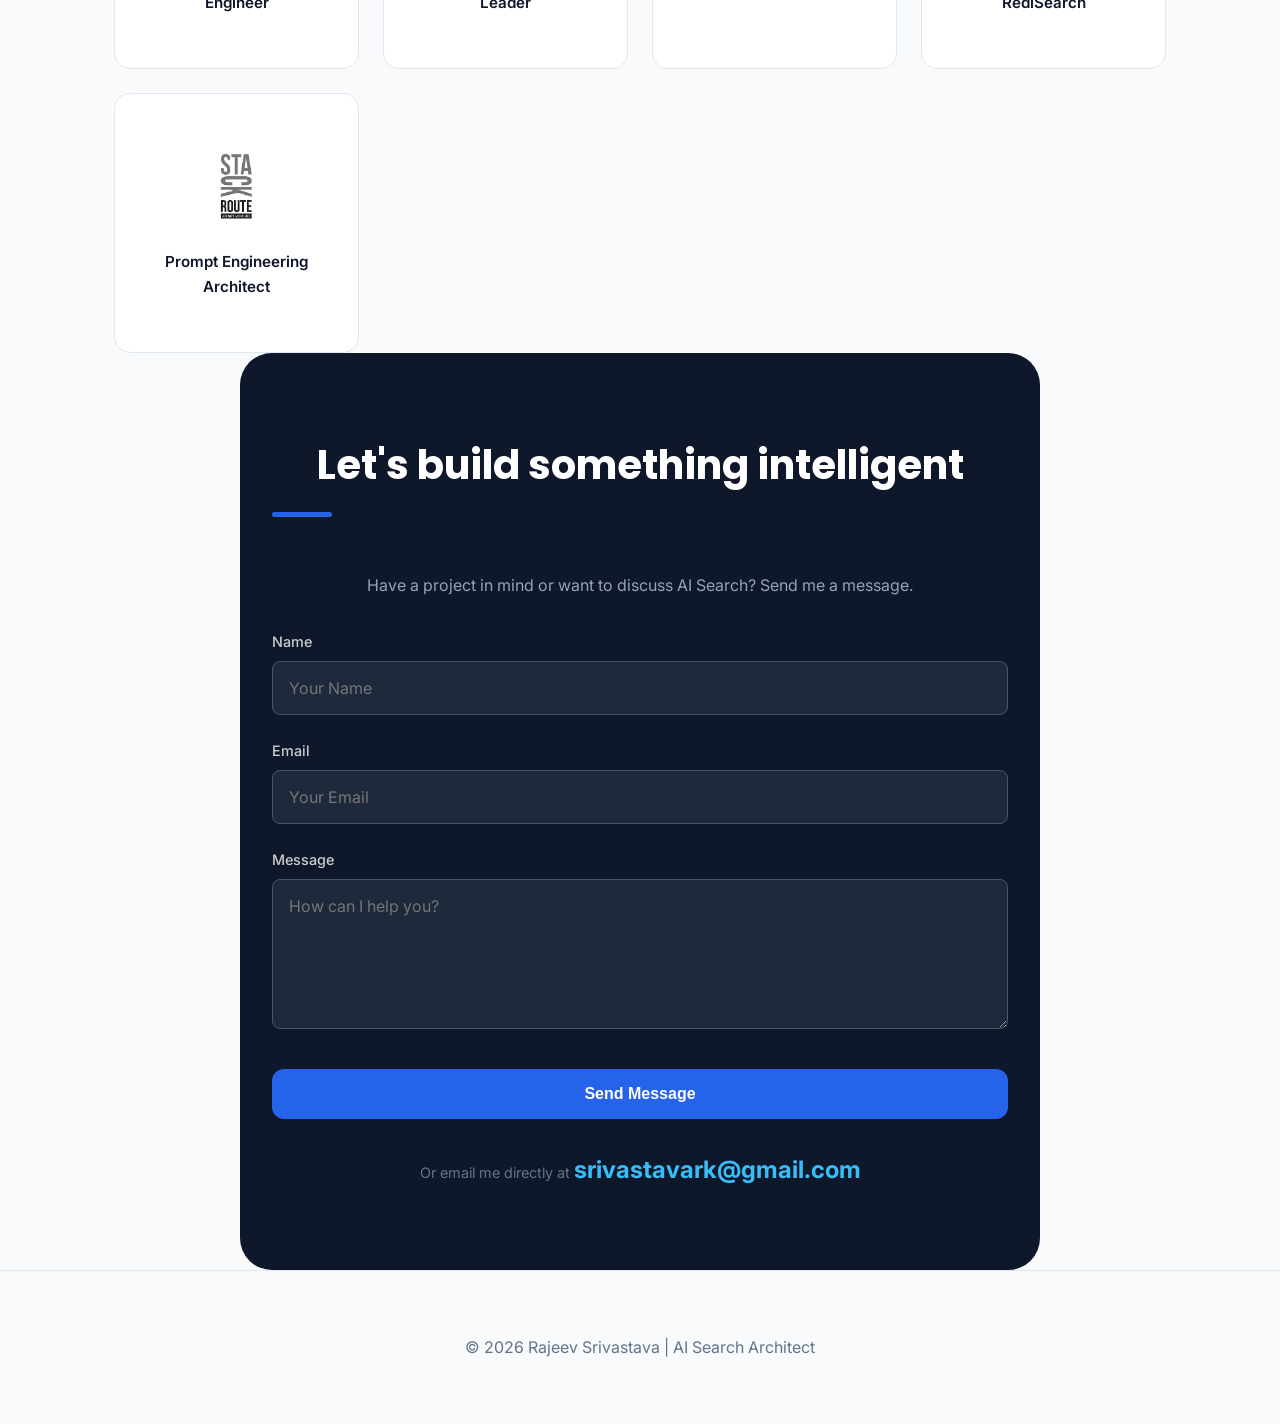
==== commit 03379f77: "Fix about link and restore contact form functionality" ====
--- a/index.html
+++ b/index.html
@@ -292,6 +292,80 @@
             padding: 5rem 2rem;
             border-radius: 32px;
             text-align: center;
+            max-width: 800px;
+            margin: 0 auto;
+        }
+
+        /* Form Styles */
+        .contact-form {
+            display: flex;
+            flex-direction: column;
+            gap: 1.5rem;
+            text-align: left;
+            margin-top: 2rem;
+        }
+
+        .form-group {
+            display: flex;
+            flex-direction: column;
+            gap: 0.5rem;
+        }
+
+        .form-group label {
+            font-size: 0.9rem;
+            font-weight: 500;
+            color: #ccc;
+        }
+
+        .form-control {
+            padding: 1rem;
+            border-radius: 8px;
+            border: 1px solid #475569;
+            background: #1e293b;
+            color: #fff;
+            font-family: inherit;
+            font-size: 1rem;
+        }
+
+        .form-control:focus {
+            outline: none;
+            border-color: var(--accent);
+        }
+
+        textarea.form-control {
+            resize: vertical;
+            min-height: 150px;
+        }
+
+        .btn-submit {
+            padding: 1rem 2rem;
+            background: var(--primary);
+            color: white;
+            border: none;
+            border-radius: 12px;
+            font-size: 1rem;
+            font-weight: 600;
+            cursor: pointer;
+            transition: 0.3s;
+            margin-top: 1rem;
+        }
+
+        .btn-submit:hover {
+            background: var(--accent);
+        }
+
+        .form-status {
+            padding: 1rem;
+            border-radius: 8px;
+            margin-top: 1rem;
+            display: none;
+            text-align: center;
+        }
+
+        .form-status.success {
+            background: rgba(46, 204, 113, 0.2);
+            color: #2ecc71;
+            display: block;
         }
 
         .contact-box a {
@@ -338,7 +412,7 @@
             </div>
         </section>
 
-        <section id="expertise" class="container expertise">
+        <section id="about" class="container expertise">
             <h2>Expertise & Technical Focus</h2>
             <p class="section-subtitle">
                 Enterprise Search · Agentic AI · LLM Systems
@@ -560,9 +634,32 @@
         <section id="contact" class="container">
             <div class="contact-box">
                 <h2>Let's build something intelligent</h2>
-                <a href="mailto:srivastavark@gmail.com">srivastavark@gmail.com</a>
-                <p style="margin-top: 1.5rem;"><a href="https://www.linkedin.com/in/srivastavark/" target="_blank"
-                        style="font-size: 1rem; opacity: 0.8;">Connect on LinkedIn</a></p>
+                <p style="color: #94a3b8; margin-top: 0.5rem; margin-bottom: 2rem;">
+                    Have a project in mind or want to discuss AI Search? Send me a message.
+                </p>
+
+                <form id="contactForm" class="contact-form">
+                    <div class="form-group">
+                        <label for="name">Name</label>
+                        <input type="text" id="name" class="form-control" placeholder="Your Name" required>
+                    </div>
+                    <div class="form-group">
+                        <label for="email">Email</label>
+                        <input type="email" id="email" class="form-control" placeholder="Your Email" required>
+                    </div>
+                    <div class="form-group">
+                        <label for="message">Message</label>
+                        <textarea id="message" class="form-control" placeholder="How can I help you?"
+                            required></textarea>
+                    </div>
+                    <button type="submit" class="btn-submit">Send Message</button>
+                    <div id="formStatus" class="form-status"></div>
+                </form>
+
+                <p style="margin-top: 2rem; font-size: 0.9rem; color: #64748b;">
+                    Or email me directly at <a href="mailto:srivastavark@gmail.com"
+                        style="color: var(--accent); text-decoration: none;">srivastavark@gmail.com</a>
+                </p>
             </div>
         </section>
     </main>
@@ -571,6 +668,36 @@
         <p>&copy; 2026 Rajeev Srivastava | AI Search Architect</p>
     </footer>
 
+    <script>
+        document.getElementById('contactForm').addEventListener('submit', function (e) {
+            e.preventDefault();
+
+            const name = document.getElementById('name').value;
+            const email = document.getElementById('email').value;
+            const message = document.getElementById('message').value;
+            const statusDiv = document.getElementById('formStatus');
+
+            // Construct mailto link
+            const subject = `Portfolio Inquiry from ${name}`;
+            const body = `Name: ${name}\nEmail: ${email}\n\nMessage:\n${message}`;
+            const mailtoLink = `mailto:srivastavark@gmail.com?subject=${encodeURIComponent(subject)}&body=${encodeURIComponent(body)}`;
+
+            // Open email client
+            window.location.href = mailtoLink;
+
+            // Show feedback
+            statusDiv.textContent = `Thanks ${name}! Opening your email client...`;
+            statusDiv.className = 'form-status success';
+
+            // Reset form
+            this.reset();
+
+            setTimeout(() => {
+                statusDiv.style.display = 'none';
+            }, 5000);
+        });
+    </script>
+
 </body>
 
 </html>
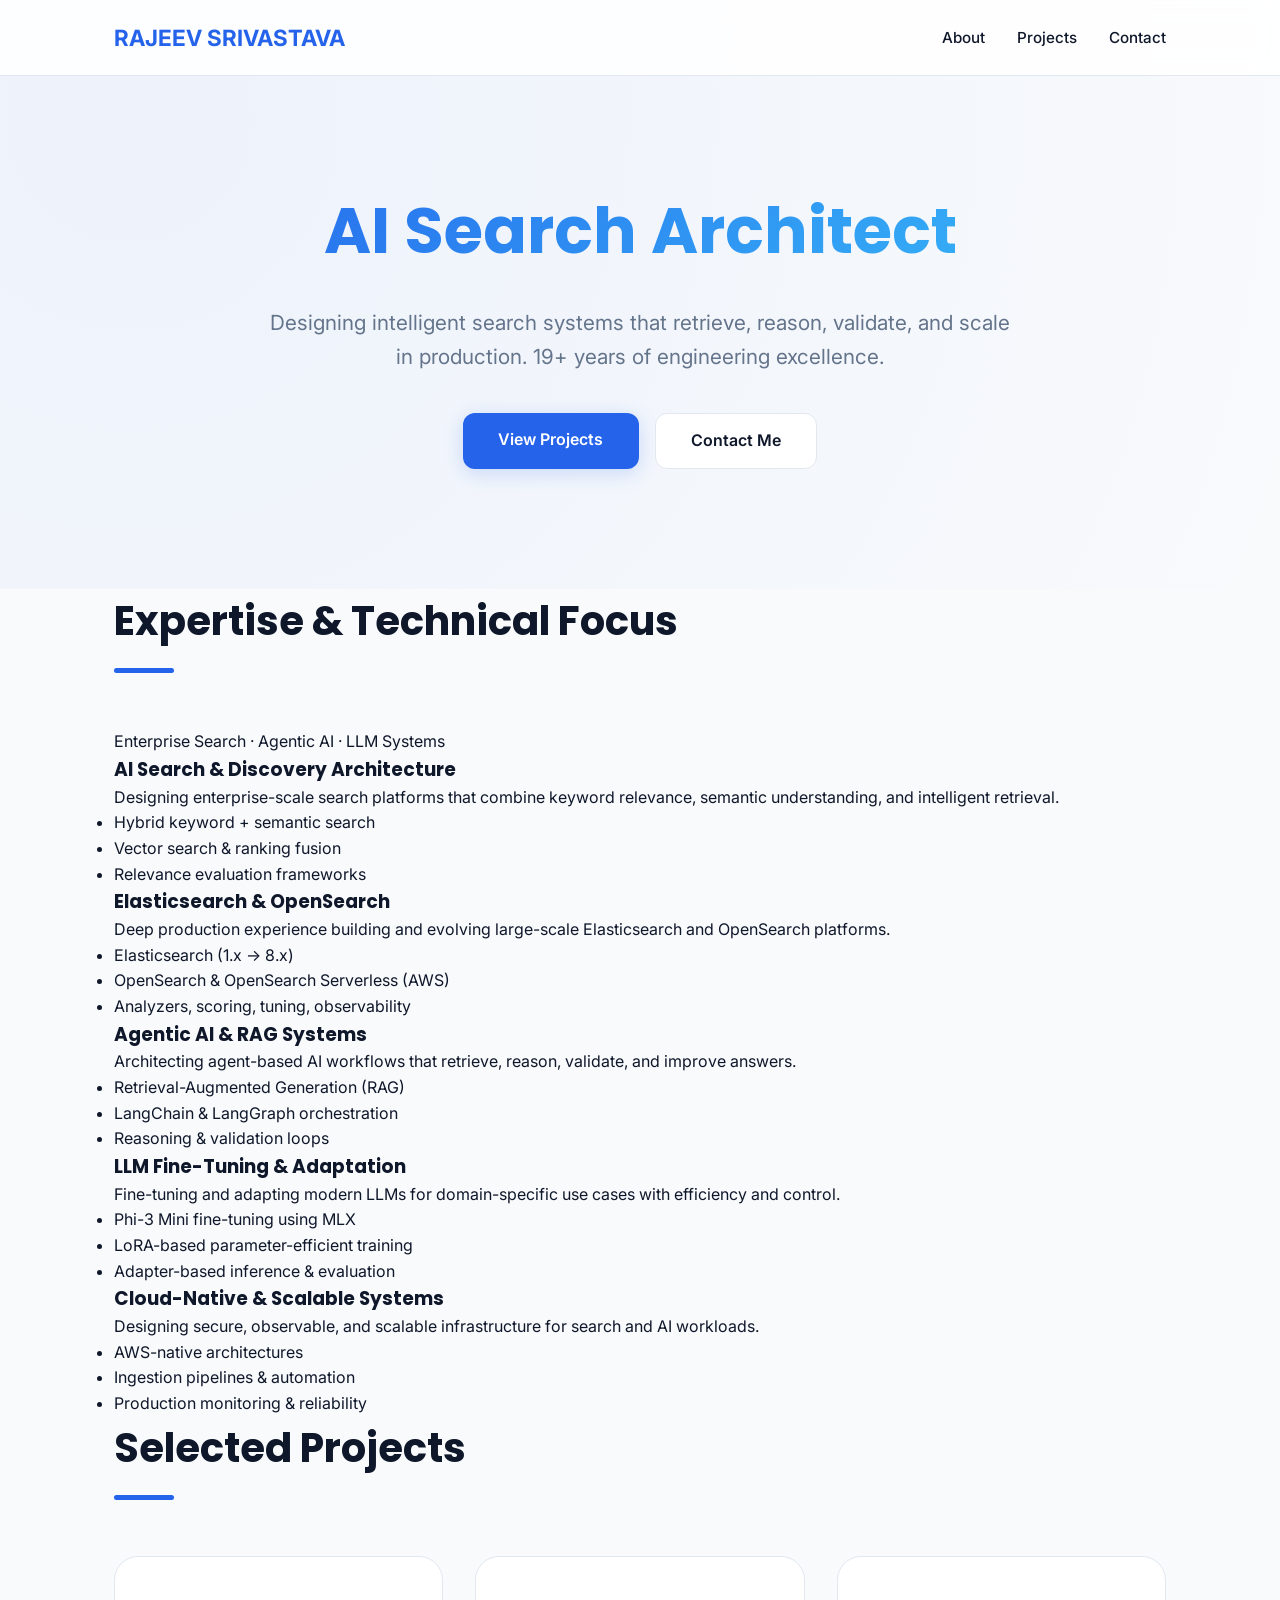
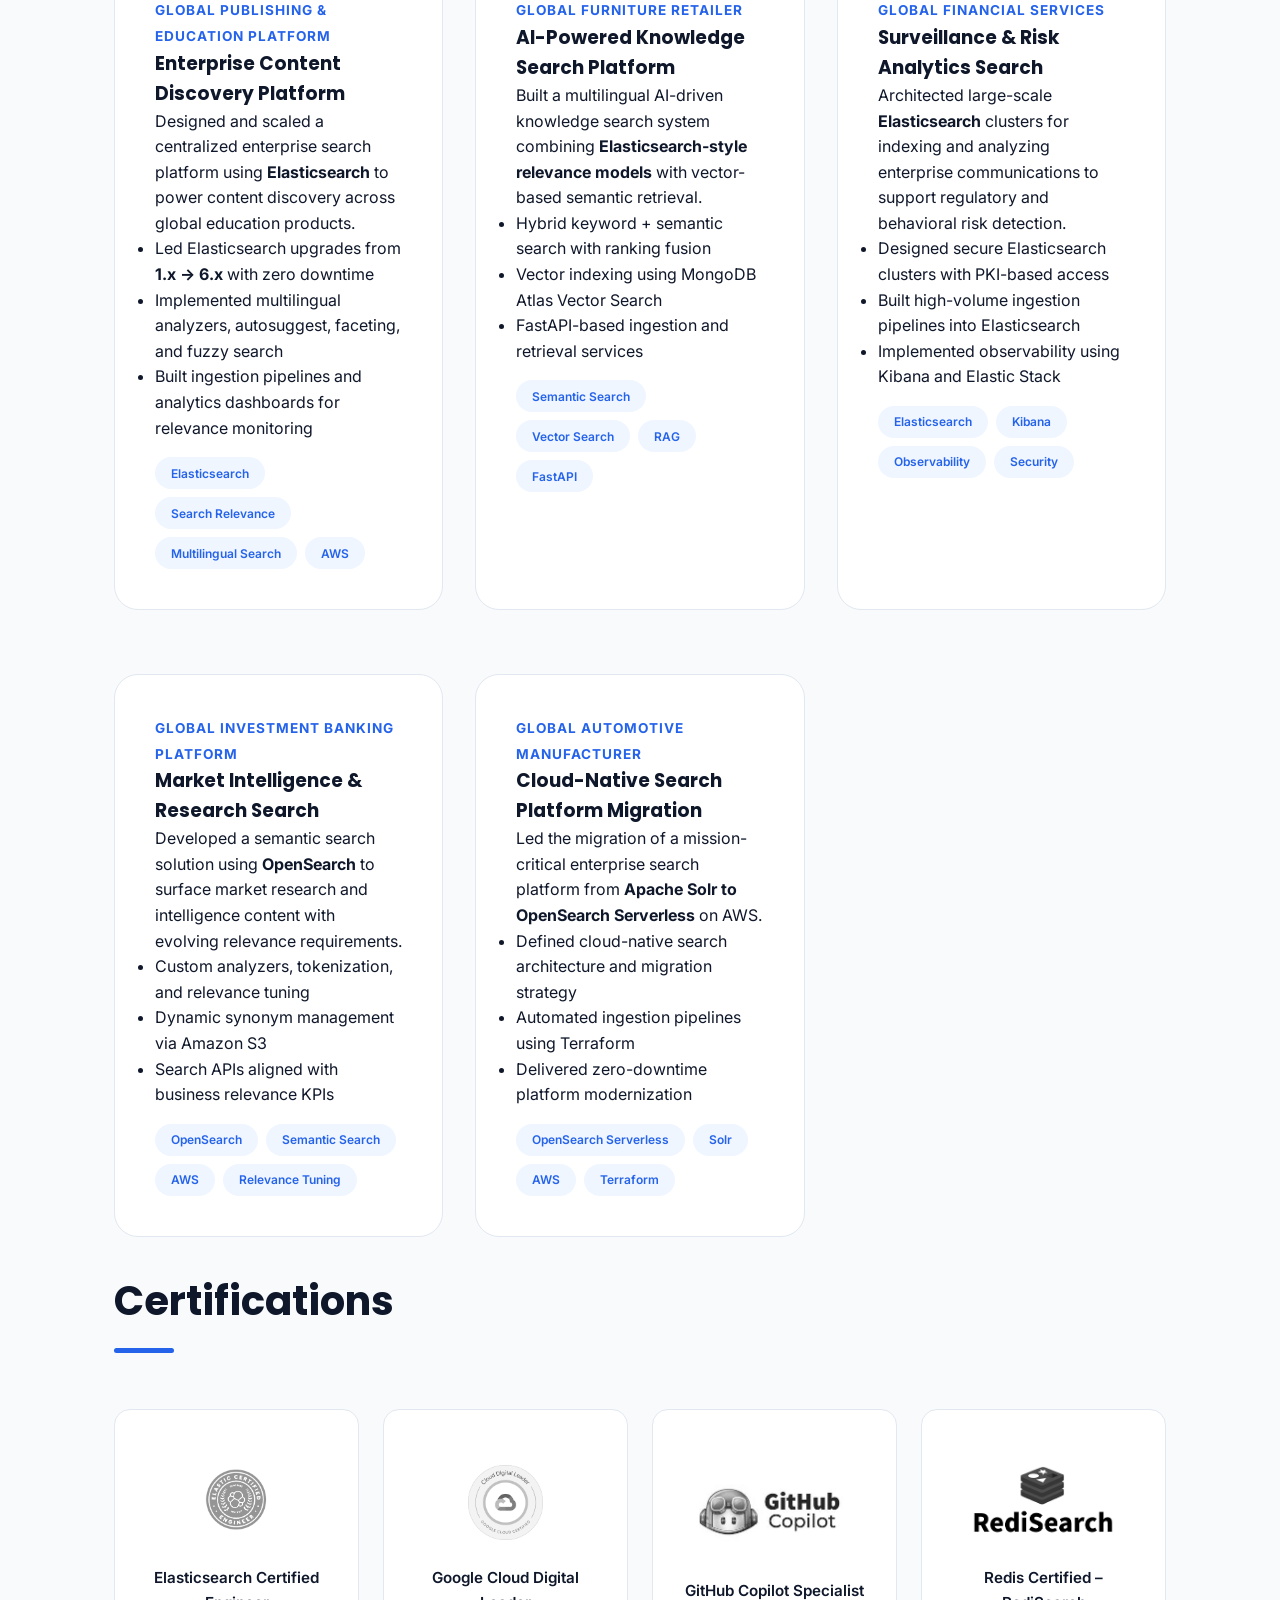
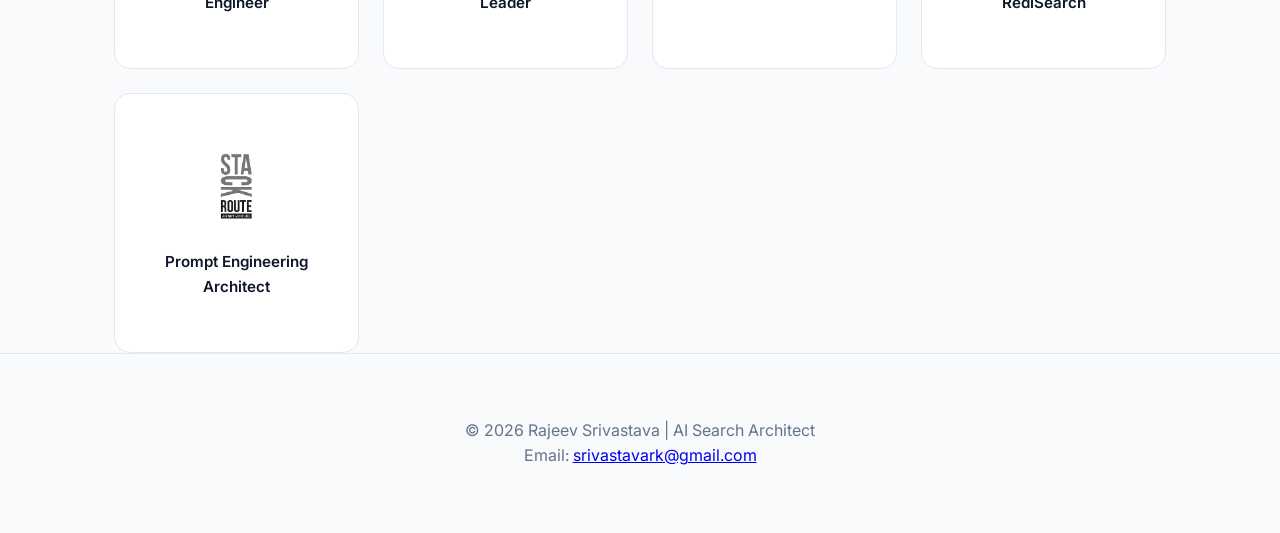
==== commit b3b9c6c7: "update for canonical address and remove contect form." ====
--- a/index.html
+++ b/index.html
@@ -11,7 +11,7 @@
     <meta name="keywords"
         content="AI Search Architect, Agentic AI, RAG, Vector Search, Semantic Search, OpenSearch, Elasticsearch, LangGraph, Search Migration">
     <meta name="author" content="Rajeev Srivastava">
-    <link rel="canonical" href="https://yourdomain.com" />
+    <link rel="canonical" href="https://www.rajeev-aisearch.com/" />
 
     <script type="application/ld+json">
     {
@@ -296,77 +296,6 @@
             margin: 0 auto;
         }
 
-        /* Form Styles */
-        .contact-form {
-            display: flex;
-            flex-direction: column;
-            gap: 1.5rem;
-            text-align: left;
-            margin-top: 2rem;
-        }
-
-        .form-group {
-            display: flex;
-            flex-direction: column;
-            gap: 0.5rem;
-        }
-
-        .form-group label {
-            font-size: 0.9rem;
-            font-weight: 500;
-            color: #ccc;
-        }
-
-        .form-control {
-            padding: 1rem;
-            border-radius: 8px;
-            border: 1px solid #475569;
-            background: #1e293b;
-            color: #fff;
-            font-family: inherit;
-            font-size: 1rem;
-        }
-
-        .form-control:focus {
-            outline: none;
-            border-color: var(--accent);
-        }
-
-        textarea.form-control {
-            resize: vertical;
-            min-height: 150px;
-        }
-
-        .btn-submit {
-            padding: 1rem 2rem;
-            background: var(--primary);
-            color: white;
-            border: none;
-            border-radius: 12px;
-            font-size: 1rem;
-            font-weight: 600;
-            cursor: pointer;
-            transition: 0.3s;
-            margin-top: 1rem;
-        }
-
-        .btn-submit:hover {
-            background: var(--accent);
-        }
-
-        .form-status {
-            padding: 1rem;
-            border-radius: 8px;
-            margin-top: 1rem;
-            display: none;
-            text-align: center;
-        }
-
-        .form-status.success {
-            background: rgba(46, 204, 113, 0.2);
-            color: #2ecc71;
-            display: block;
-        }
 
         .contact-box a {
             color: var(--accent);
@@ -631,72 +560,18 @@
             </div>
         </section>
 
-        <section id="contact" class="container">
-            <div class="contact-box">
-                <h2>Let's build something intelligent</h2>
-                <p style="color: #94a3b8; margin-top: 0.5rem; margin-bottom: 2rem;">
-                    Have a project in mind or want to discuss AI Search? Send me a message.
-                </p>
-
-                <form id="contactForm" class="contact-form">
-                    <div class="form-group">
-                        <label for="name">Name</label>
-                        <input type="text" id="name" class="form-control" placeholder="Your Name" required>
-                    </div>
-                    <div class="form-group">
-                        <label for="email">Email</label>
-                        <input type="email" id="email" class="form-control" placeholder="Your Email" required>
-                    </div>
-                    <div class="form-group">
-                        <label for="message">Message</label>
-                        <textarea id="message" class="form-control" placeholder="How can I help you?"
-                            required></textarea>
-                    </div>
-                    <button type="submit" class="btn-submit">Send Message</button>
-                    <div id="formStatus" class="form-status"></div>
-                </form>
-
-                <p style="margin-top: 2rem; font-size: 0.9rem; color: #64748b;">
-                    Or email me directly at <a href="mailto:srivastavark@gmail.com"
-                        style="color: var(--accent); text-decoration: none;">srivastavark@gmail.com</a>
-                </p>
-            </div>
-        </section>
     </main>
 
-    <footer>
+    <footer id="contact">
         <p>&copy; 2026 Rajeev Srivastava | AI Search Architect</p>
+        <p>
+            <span class="contact-label">Email:</span>
+            <a href="mailto:srivastavark@gmail.com">
+                srivastavark@gmail.com
+            </a>
+        </p>
     </footer>
 
-    <script>
-        document.getElementById('contactForm').addEventListener('submit', function (e) {
-            e.preventDefault();
-
-            const name = document.getElementById('name').value;
-            const email = document.getElementById('email').value;
-            const message = document.getElementById('message').value;
-            const statusDiv = document.getElementById('formStatus');
-
-            // Construct mailto link
-            const subject = `Portfolio Inquiry from ${name}`;
-            const body = `Name: ${name}\nEmail: ${email}\n\nMessage:\n${message}`;
-            const mailtoLink = `mailto:srivastavark@gmail.com?subject=${encodeURIComponent(subject)}&body=${encodeURIComponent(body)}`;
-
-            // Open email client
-            window.location.href = mailtoLink;
-
-            // Show feedback
-            statusDiv.textContent = `Thanks ${name}! Opening your email client...`;
-            statusDiv.className = 'form-status success';
-
-            // Reset form
-            this.reset();
-
-            setTimeout(() => {
-                statusDiv.style.display = 'none';
-            }, 5000);
-        });
-    </script>
 
 </body>
 
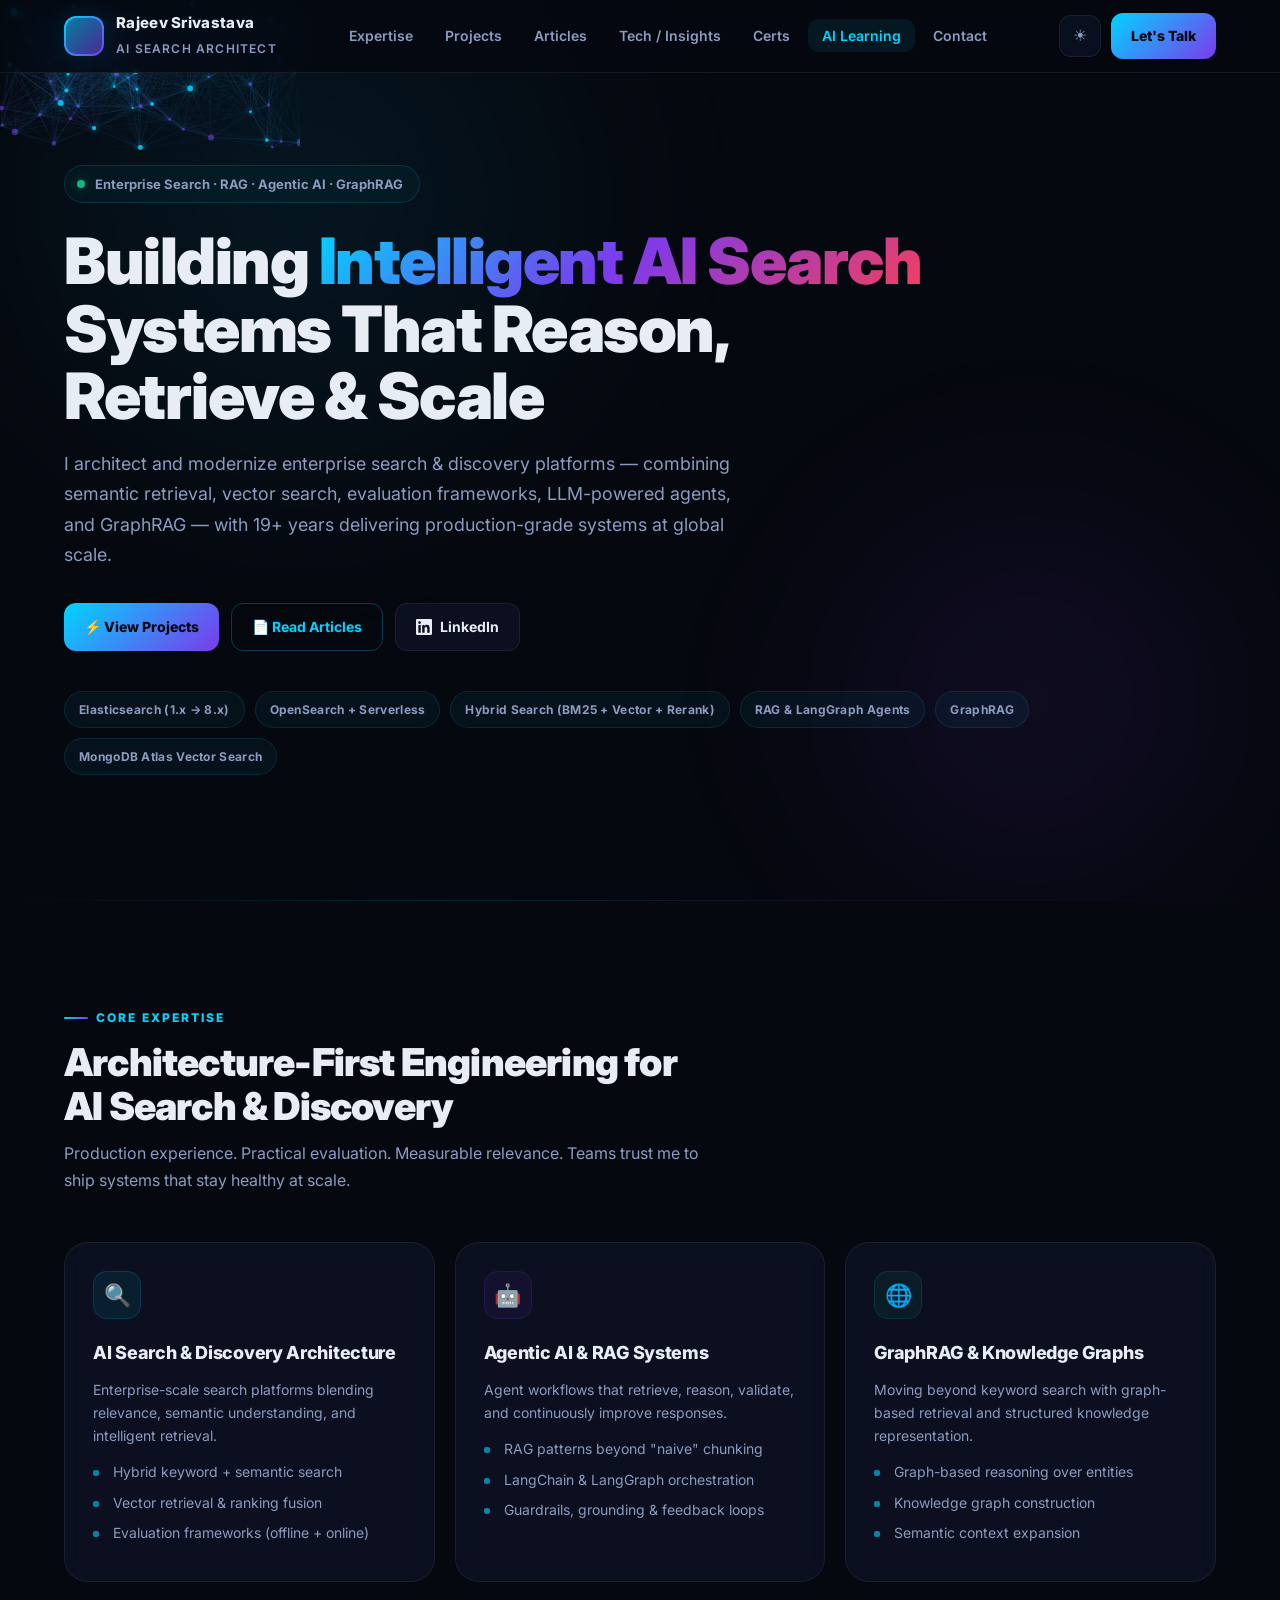
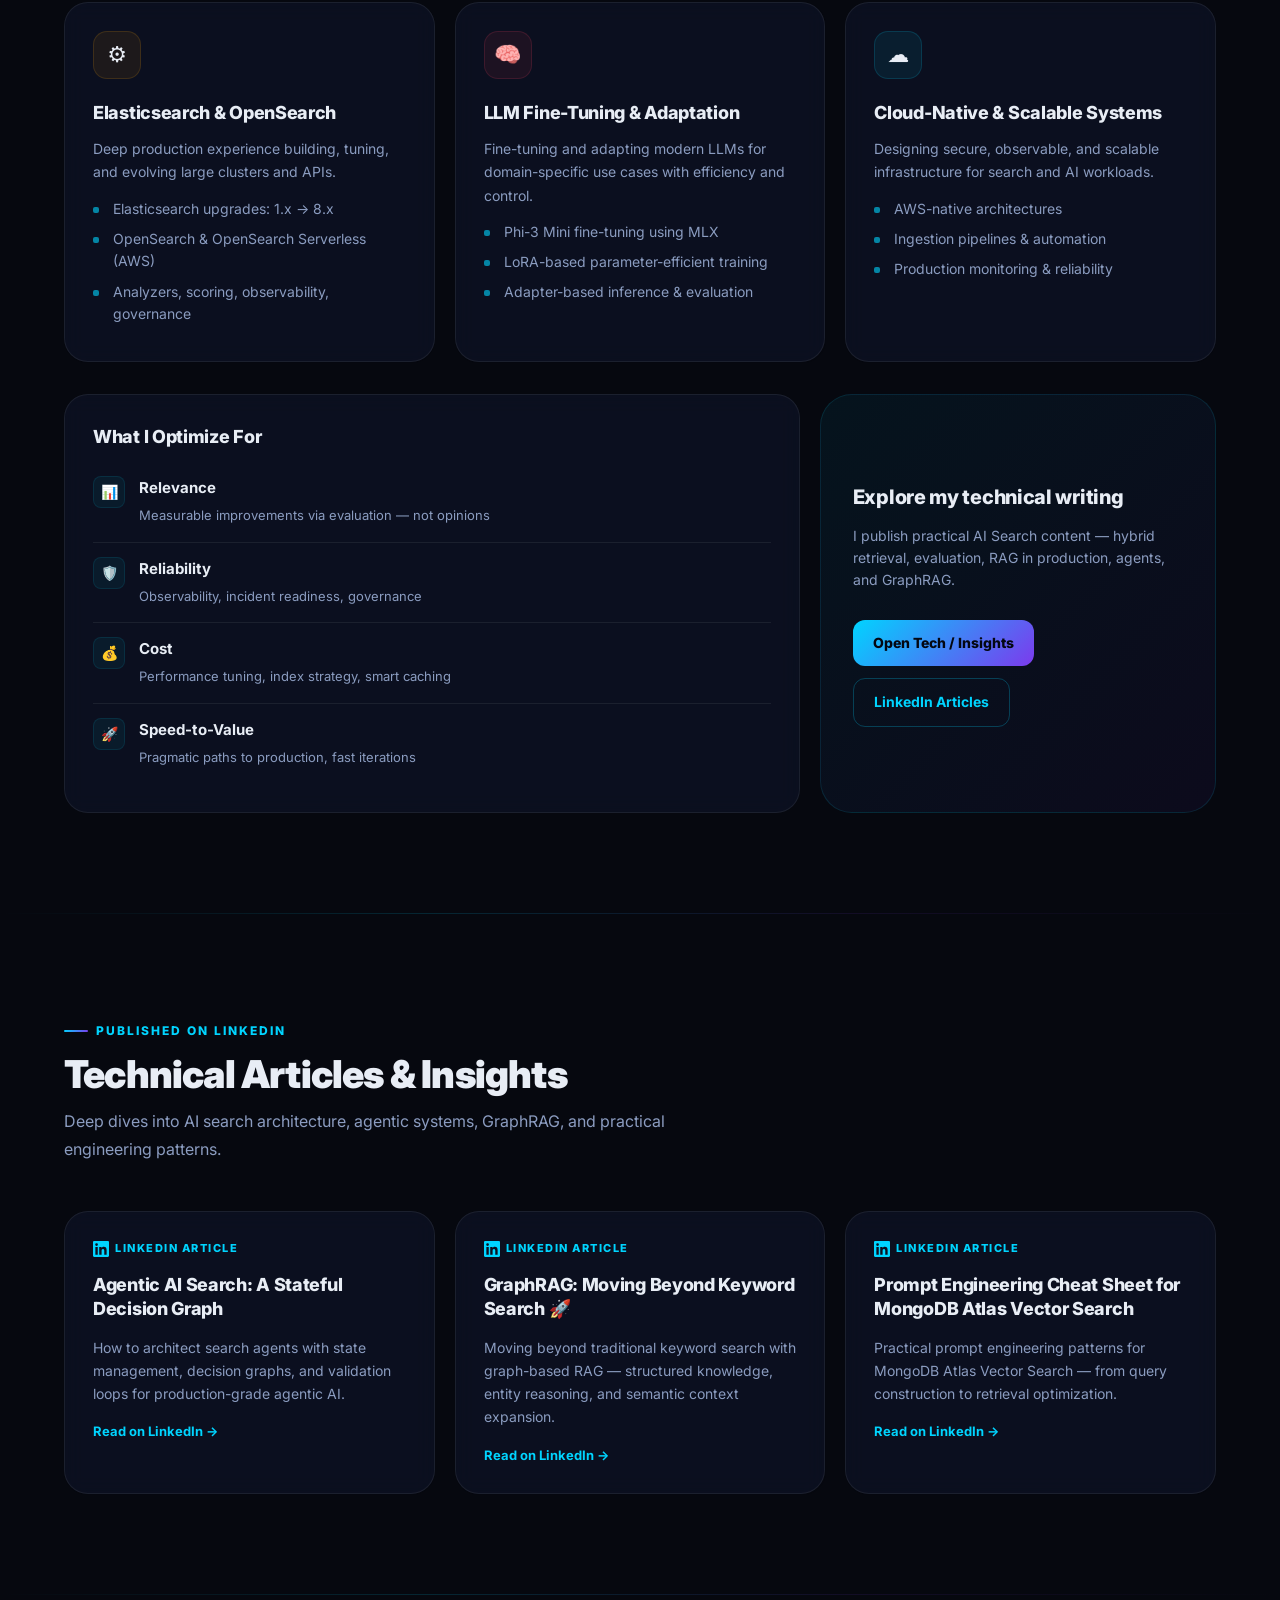
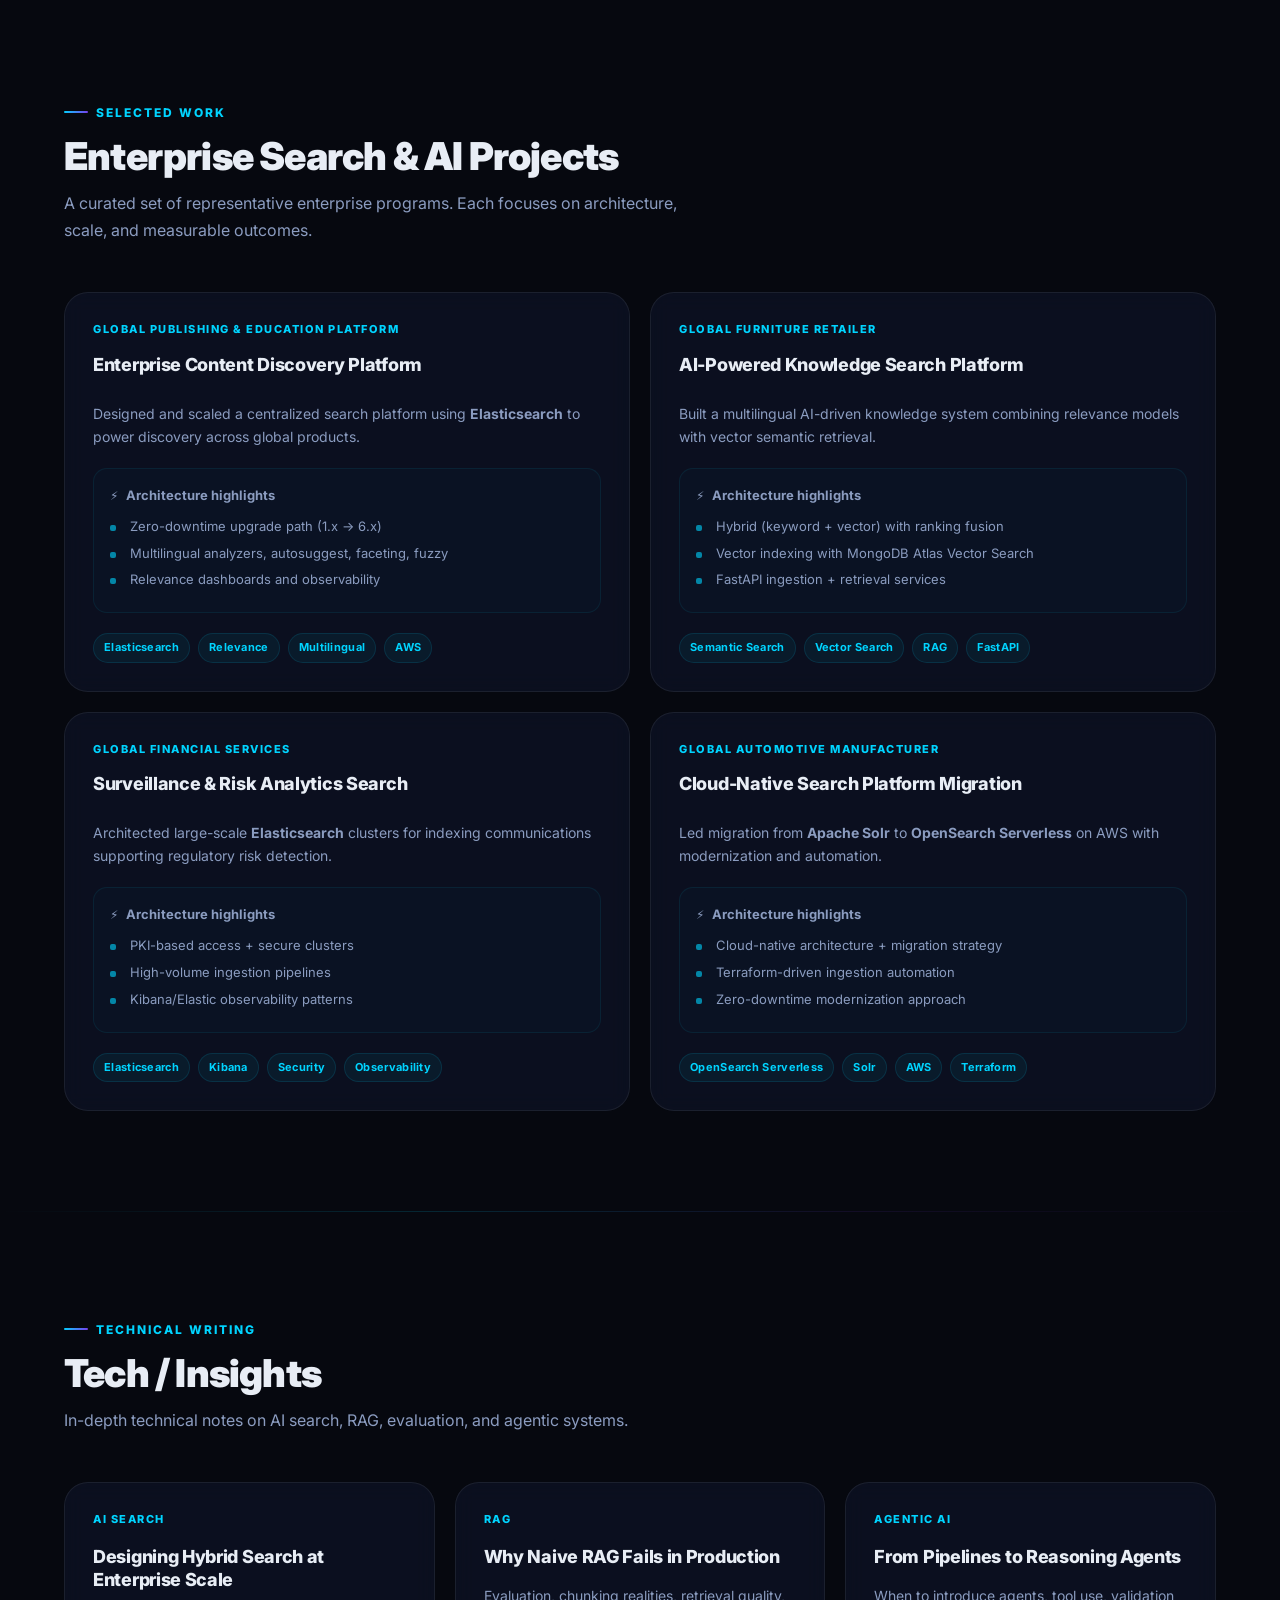
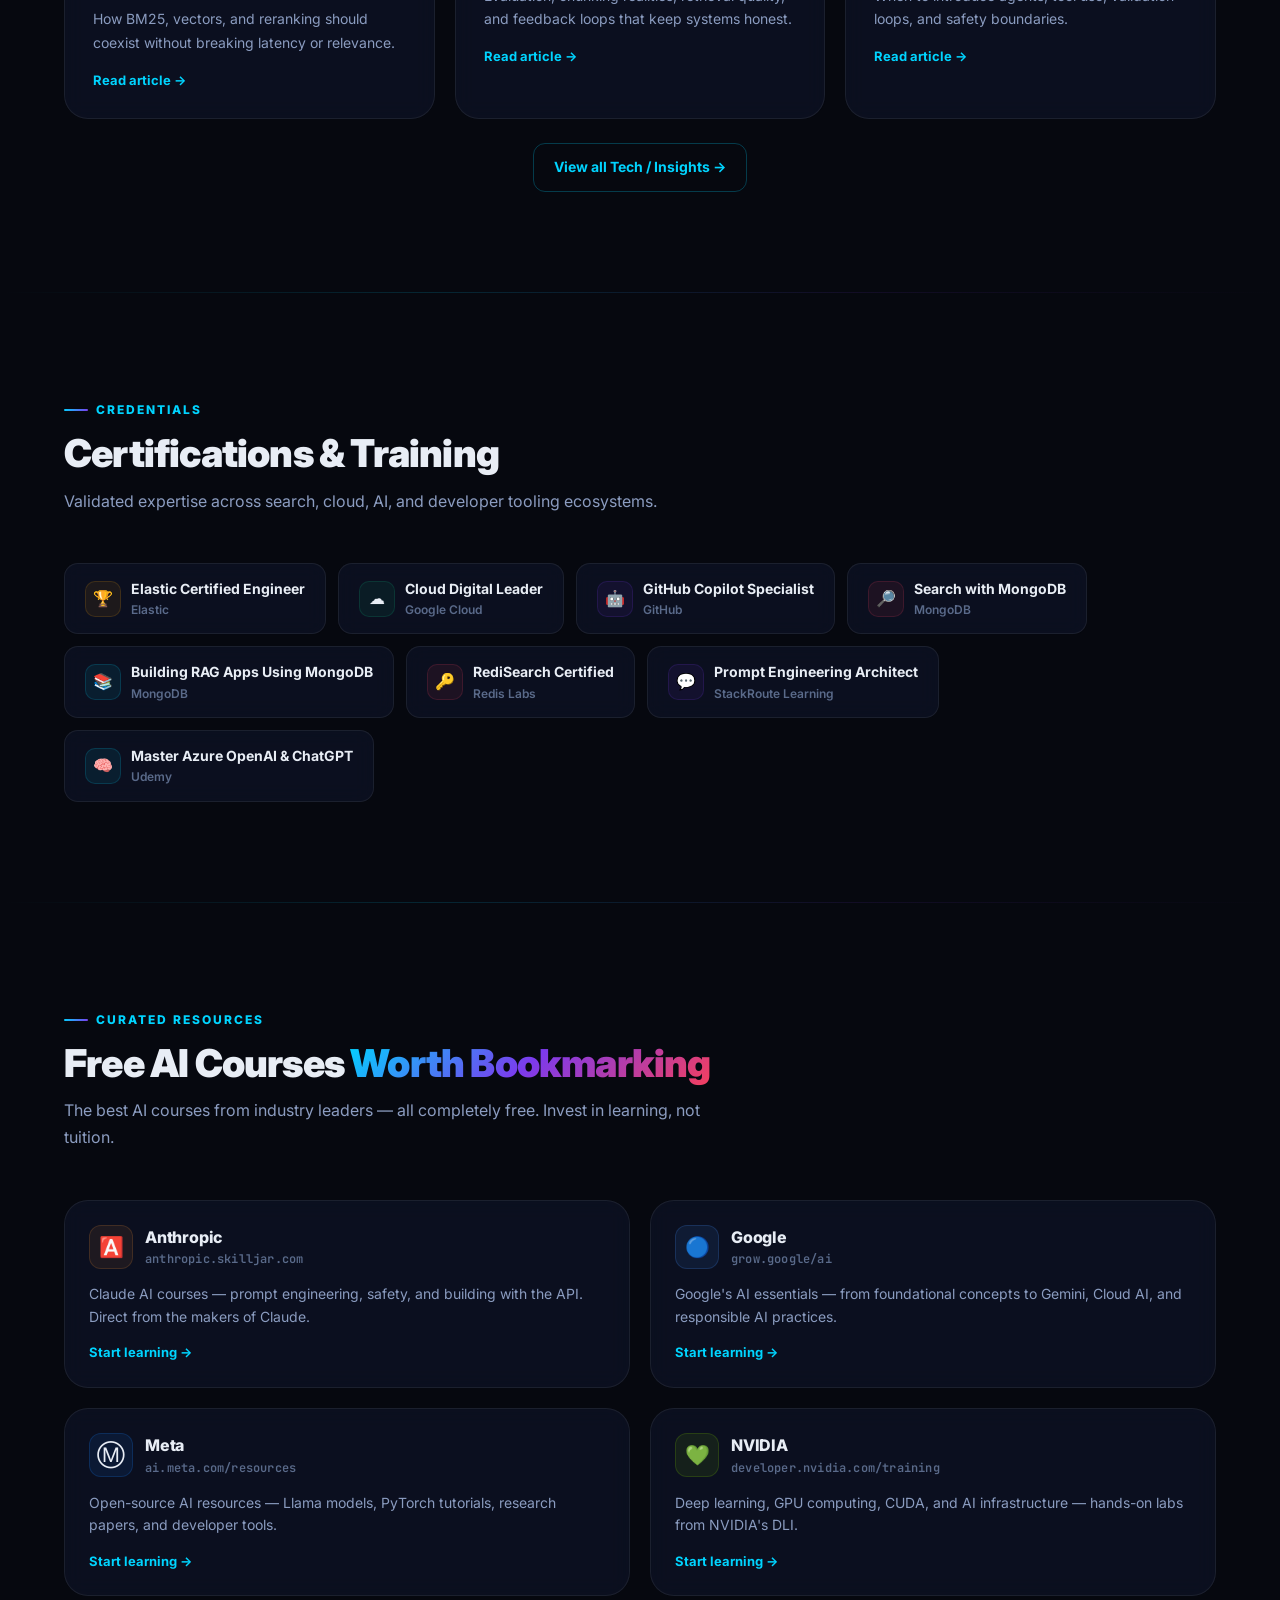
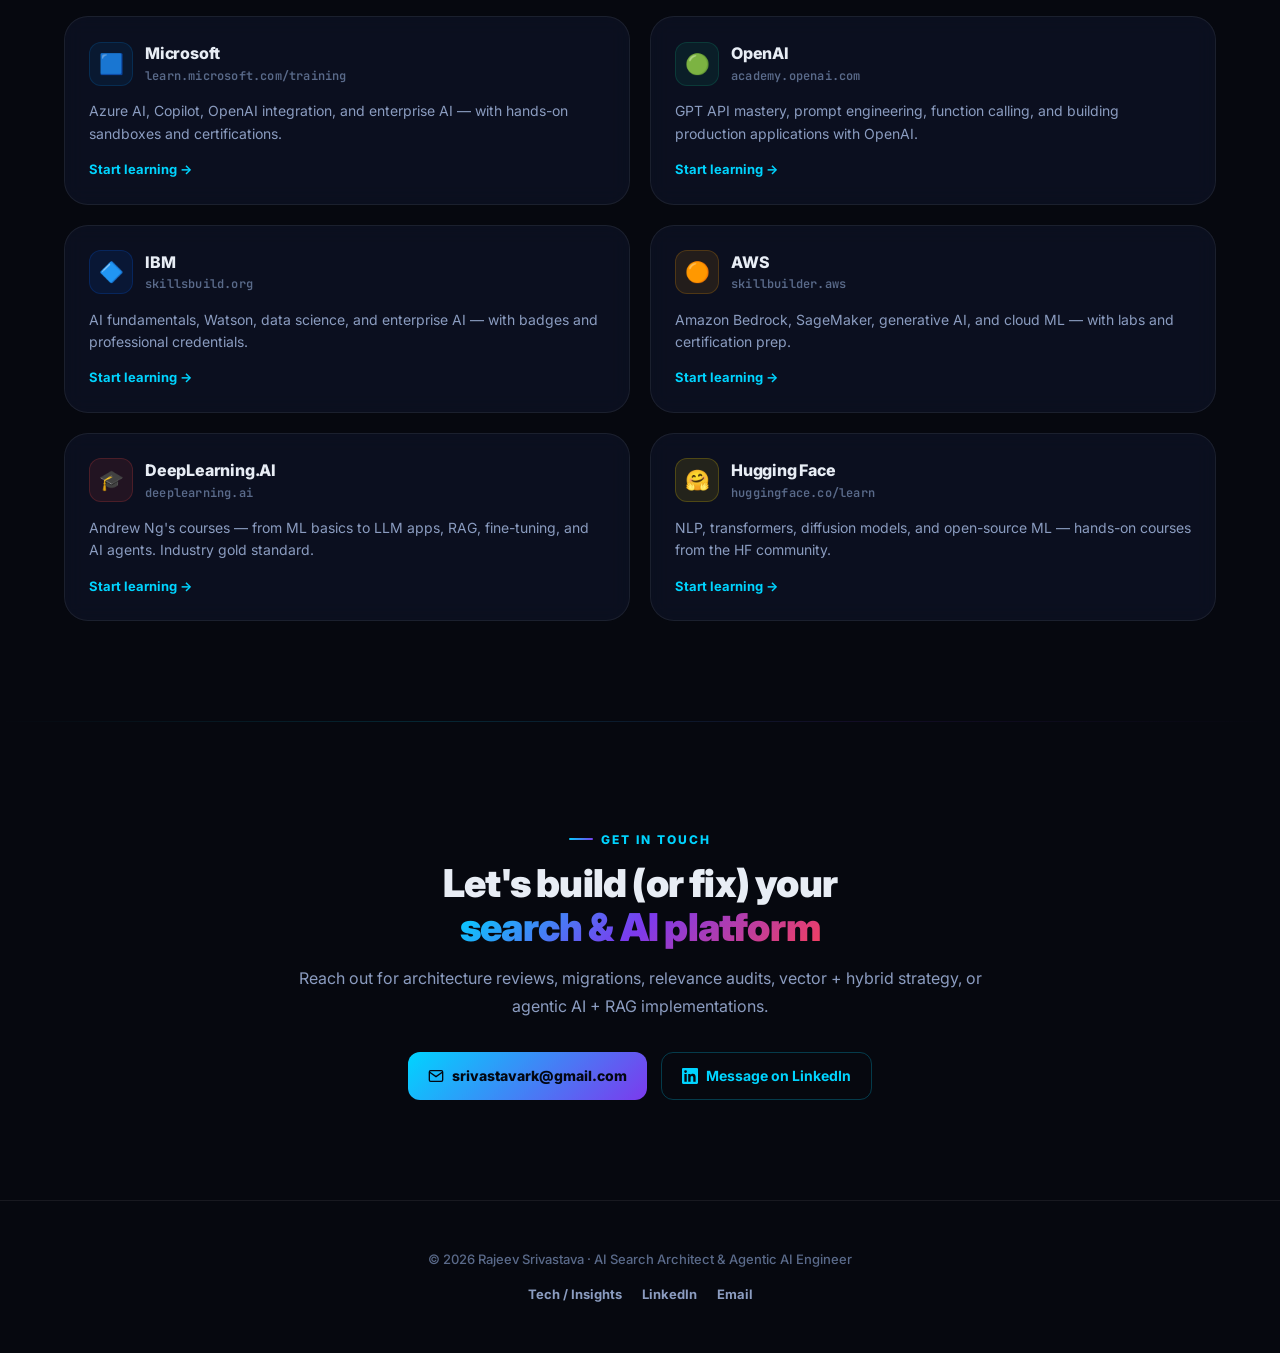
==== commit e5fae22f: "Complete redesign: AI-tech aesthetic with LinkedIn articles, free AI courses, expanded certs, mobile" ====
--- a/index.html
+++ b/index.html
@@ -1,578 +1,660 @@
 <!DOCTYPE html>
 <html lang="en">
-
 <head>
-    <meta charset="UTF-8" />
-    <meta name="viewport" content="width=device-width, initial-scale=1.0" />
-
-    <title>Rajeev Srivastava | AI Search Architect & Agentic AI Engineer</title>
-    <meta name="description"
-        content="Portfolio of Rajeev Srivastava, an AI Search Architect with 19+ years of experience in Semantic Search, Vector Databases, RAG pipelines, and Agentic AI systems.">
-    <meta name="keywords"
-        content="AI Search Architect, Agentic AI, RAG, Vector Search, Semantic Search, OpenSearch, Elasticsearch, LangGraph, Search Migration">
-    <meta name="author" content="Rajeev Srivastava">
-    <link rel="canonical" href="https://www.rajeev-aisearch.com/" />
-
-    <script type="application/ld+json">
-    {
-      "@context": "https://schema.org",
-      "@type": "Person",
-      "name": "Rajeev Srivastava",
-      "jobTitle": "AI Search Architect",
-      "url": "https://yourdomain.com",
-      "sameAs": [
-        "https://www.linkedin.com/in/srivastavark/"
-      ],
-      "description": "Expert in Semantic Search, Vector Retrieval, RAG pipelines, and Agentic AI systems.",
-      "knowsAbout": ["AI Search", "Vector Databases", "Agentic AI", "Elasticsearch", "OpenSearch", "RAG"]
-    }
-    </script>
-
-    <link
-        href="https://fonts.googleapis.com/css2?family=Poppins:wght@400;600;700&family=Inter:wght@300;400;500;600&display=swap"
-        rel="stylesheet">
-    <link rel="stylesheet" href="https://cdnjs.cloudflare.com/ajax/libs/font-awesome/6.5.0/css/all.min.css" />
-
-    <style>
-        :root {
-            --primary: #2563eb;
-            --primary-dark: #1e40af;
-            --accent: #38bdf8;
-            --bg: #f8fafc;
-            --text: #0f172a;
-            --muted: #64748b;
-            --card: rgba(255, 255, 255, 0.95);
-            --border: #e2e8f0;
-        }
-
-        * {
-            box-sizing: border-box;
-            margin: 0;
-            padding: 0;
-        }
-
-        html {
-            scroll-behavior: smooth;
-        }
-
-        body {
-            font-family: 'Inter', sans-serif;
-            color: var(--text);
-            background-color: var(--bg);
-            background-image: radial-gradient(#cbd5e1 0.7px, transparent 0.7px);
-            background-size: 32px 32px;
-            line-height: 1.6;
-        }
-
-        h1,
-        h2,
-        h3 {
-            font-family: 'Poppins', sans-serif;
-        }
-
-        .container {
-            max-width: 1100px;
-            margin: auto;
-            padding: 0 1.5rem;
-        }
-
-        /* Header */
-        header {
-            position: fixed;
-            width: 100%;
-            top: 0;
-            background: rgba(255, 255, 255, 0.85);
-            backdrop-filter: blur(12px);
-            border-bottom: 1px solid var(--border);
-            z-index: 1000;
-        }
-
-        nav {
-            display: flex;
-            justify-content: space-between;
-            align-items: center;
-            height: 75px;
-        }
-
-        nav a.logo {
-            font-size: 1.4rem;
-            font-weight: 700;
-            color: var(--primary);
-            text-decoration: none;
-        }
-
-        nav ul {
-            display: flex;
-            gap: 2rem;
-            list-style: none;
-        }
-
-        nav ul a {
-            text-decoration: none;
-            color: var(--text);
-            font-weight: 500;
-            font-size: 0.95rem;
-        }
-
-        /* Hero */
-        .hero {
-            padding: 180px 0 120px;
-            background: radial-gradient(circle at 10% 20%, rgba(37, 99, 235, 0.05), transparent);
-            text-align: center;
-        }
-
-        .hero h1 {
-            font-size: clamp(2.5rem, 6vw, 4rem);
-            margin-bottom: 1.5rem;
-            background: linear-gradient(135deg, var(--primary), var(--accent));
-            -webkit-background-clip: text;
-            -webkit-text-fill-color: transparent;
-        }
-
-        .hero p.lead {
-            font-size: 1.3rem;
-            color: var(--muted);
-            max-width: 750px;
-            margin: 0 auto 2.5rem;
-        }
-
-        .cta {
-            display: flex;
-            gap: 1rem;
-            justify-content: center;
-        }
-
-        .cta a {
-            padding: 0.9rem 2.2rem;
-            border-radius: 12px;
-            text-decoration: none;
-            font-weight: 600;
-            transition: 0.3s;
-        }
-
-        .cta .primary {
-            background: var(--primary);
-            color: #fff;
-            box-shadow: 0 4px 20px rgba(37, 99, 235, 0.2);
-        }
-
-        .cta .secondary {
-            background: #fff;
-            border: 1px solid var(--border);
-            color: var(--text);
-        }
-
-        /* Sections */
-        section {
-            padding: 100px 0;
-        }
-
-        h2 {
-            font-size: 2.5rem;
-            margin-bottom: 3.5rem;
-            position: relative;
-        }
-
-        h2::after {
-            content: '';
-            display: block;
-            width: 60px;
-            height: 5px;
-            background: var(--primary);
-            margin-top: 15px;
-            border-radius: 3px;
-        }
-
-        /* Capability Cards */
-        .grid-3 {
-            display: grid;
-            grid-template-columns: repeat(auto-fit, minmax(300px, 1fr));
-            gap: 2rem;
-        }
-
-        .card {
-            background: var(--card);
-            border: 1px solid var(--border);
-            padding: 2.5rem;
-            border-radius: 20px;
-            transition: 0.3s ease-out;
-        }
-
-        /* Projects */
-        .project-card {
-            background: var(--card);
-            border: 1px solid var(--border);
-            border-radius: 24px;
-            padding: 2.5rem;
-            margin-bottom: 2rem;
-            transition: 0.3s;
-        }
-
-        .meta {
-            font-size: 0.85rem;
-            font-weight: 700;
-            color: var(--primary);
-            letter-spacing: 1px;
-            text-transform: uppercase;
-        }
-
-        .tag-container {
-            display: flex;
-            flex-wrap: wrap;
-            gap: 0.5rem;
-            margin-top: 1rem;
-        }
-
-        .tag {
-            background: #eff6ff;
-            color: var(--primary);
-            padding: 0.4rem 1rem;
-            border-radius: 50px;
-            font-size: 0.75rem;
-            font-weight: 600;
-        }
-
-        /* Fixed Alignment for Certifications */
-        .cert-grid {
-            display: grid;
-            grid-template-columns: repeat(auto-fit, minmax(200px, 1fr));
-            gap: 1.5rem;
-            align-items: stretch;
-        }
-
-        .cert-card {
-            background: #ffffff;
-            border: 1px solid var(--border);
-            border-radius: 16px;
-            padding: 2rem;
-            display: flex;
-            flex-direction: column;
-            align-items: center;
-            justify-content: center;
-            text-align: center;
-            transition: 0.3s;
-            min-height: 260px;
-        }
-
-        .cert-card:hover {
-            transform: translateY(-8px);
-            box-shadow: 0 12px 30px rgba(0, 0, 0, 0.05);
-        }
-
-        .cert-image-container {
-            height: 80px;
-            display: flex;
-            align-items: center;
-            justify-content: center;
-            margin-bottom: 1.5rem;
-        }
-
-        .cert-card img {
-            max-width: 100%;
-            max-height: 75px;
-            object-fit: contain;
-            filter: grayscale(100%);
-            transition: 0.3s;
-        }
-
-        .cert-card:hover img {
-            filter: grayscale(0%);
-        }
-
-        .cert-card p {
-            font-size: 0.95rem;
-            font-weight: 600;
-            margin: 0;
-        }
-
-        /* Contact */
-        .contact-box {
-            background: var(--text);
-            color: #fff;
-            padding: 5rem 2rem;
-            border-radius: 32px;
-            text-align: center;
-            max-width: 800px;
-            margin: 0 auto;
-        }
-
-
-        .contact-box a {
-            color: var(--accent);
-            font-size: 1.5rem;
-            text-decoration: none;
-            font-weight: 700;
-        }
-
-        footer {
-            padding: 4rem 2rem;
-            text-align: center;
-            color: var(--muted);
-            border-top: 1px solid var(--border);
-        }
-    </style>
+  <meta charset="UTF-8" />
+  <meta name="viewport" content="width=device-width, initial-scale=1.0" />
+  <title>Rajeev Srivastava | AI Search Architect & Agentic AI Engineer</title>
+  <meta name="description" content="Portfolio of Rajeev Srivastava — AI Search Architect with 19+ years building enterprise search, semantic retrieval, RAG pipelines, Agentic AI systems, and GraphRAG."/>
+  <meta name="keywords" content="AI Search Architect, Agentic AI, RAG, GraphRAG, Vector Search, Semantic Search, OpenSearch, Elasticsearch, LangGraph, LLM, Search Agent"/>
+  <meta name="author" content="Rajeev Srivastava"/>
+  <link rel="canonical" href="https://www.rajeev-aisearch.com/"/>
+
+  <meta property="og:title" content="Rajeev Srivastava | AI Search Architect & Agentic AI Engineer"/>
+  <meta property="og:description" content="Architecting intelligent search systems — semantic retrieval, RAG, agentic AI, and LLM-powered search agents."/>
+  <meta property="og:type" content="website"/>
+
+  <link rel="stylesheet" href="/css/styles.css" />
+
+  <script type="application/ld+json">
+  {
+    "@context": "https://schema.org",
+    "@type": "Person",
+    "name": "Rajeev Srivastava",
+    "jobTitle": "AI Search Architect & Agentic AI Engineer",
+    "url": "https://www.rajeev-aisearch.com",
+    "sameAs": ["https://www.linkedin.com/in/srivastavark/"],
+    "description": "Expert in Semantic Search, Vector Retrieval, GraphRAG, RAG pipelines, and Agentic AI systems with 19+ years of enterprise experience.",
+    "knowsAbout": ["AI Search", "Vector Databases", "Agentic AI", "Elasticsearch", "OpenSearch", "RAG", "GraphRAG", "LLM Agents", "LangGraph"]
+  }
+  </script>
 </head>
 
 <body>
-
-    <header>
-        <div class="container">
-            <nav>
-                <a class="logo" href="/">RAJEEV SRIVASTAVA</a>
-                <ul role="list">
-                    <li><a href="#about">About</a></li>
-                    <li><a href="#projects">Projects</a></li>
-                    <li><a href="#contact">Contact</a></li>
-                </ul>
-            </nav>
-        </div>
-    </header>
-
-    <main>
-        <section class="hero">
-            <div class="container">
-                <h1>AI Search Architect</h1>
-                <p class="lead">Designing intelligent search systems that retrieve, reason, validate, and scale in
-                    production. 19+ years of engineering excellence.</p>
-                <div class="cta">
-                    <a href="#projects" class="primary">View Projects</a>
-                    <a href="#contact" class="secondary">Contact Me</a>
-                </div>
+<a class="skip" href="#main">Skip to content</a>
+
+<!-- ═══════════════ HEADER ═══════════════ -->
+<header class="header">
+  <div class="container">
+    <nav class="nav" aria-label="Primary">
+      <a class="brand" href="/">
+        <div class="brand-mark" aria-hidden="true"></div>
+        <div>
+          <strong>Rajeev Srivastava</strong>
+          <span>AI Search Architect</span>
+        </div>
+      </a>
+
+      <ul class="nav-links" id="navLinks" role="list">
+        <li><a href="#about">Expertise</a></li>
+        <li><a href="#projects">Projects</a></li>
+        <li><a href="#articles">Articles</a></li>
+        <li><a href="/insights/">Tech / Insights</a></li>
+        <li><a href="#certifications">Certs</a></li>
+        <li><a href="#ai-learning">AI Learning</a></li>
+        <li><a href="#contact">Contact</a></li>
+      </ul>
+
+      <div class="nav-cta">
+        <button id="themeToggle" class="icon-btn" aria-label="Toggle light theme" aria-pressed="false" title="Toggle theme">☀︎</button>
+        <button class="mobile-toggle" id="mobileToggle" aria-label="Toggle menu">
+          <span></span><span></span><span></span>
+        </button>
+        <a class="btn primary" href="#contact">Let's Talk</a>
+      </div>
+    </nav>
+  </div>
+</header>
+
+<main id="main">
+
+<!-- ═══════════════ HERO ═══════════════ -->
+<section class="hero">
+  <canvas id="ai-bg" aria-hidden="true"></canvas>
+  <div class="container hero-inner">
+    <div class="status-badge">
+      <span class="status-dot" aria-hidden="true"></span>
+      Enterprise Search · RAG · Agentic AI · GraphRAG
+    </div>
+
+    <h1>
+      Building <span class="grad-text">Intelligent AI Search</span> Systems That Reason, Retrieve & Scale
+    </h1>
+
+    <p class="hero-lead">
+      I architect and modernize enterprise search & discovery platforms — combining semantic retrieval, 
+      vector search, evaluation frameworks, LLM-powered agents, and GraphRAG — with 19+ years delivering 
+      production-grade systems at global scale.
+    </p>
+
+    <div class="hero-actions">
+      <a class="btn primary" href="#projects">⚡ View Projects</a>
+      <a class="btn ghost" href="#articles">📄 Read Articles</a>
+      <a class="btn" href="https://www.linkedin.com/in/srivastavark/" target="_blank" rel="noreferrer">
+        <svg width="16" height="16" viewBox="0 0 24 24" fill="currentColor"><path d="M20.447 20.452h-3.554v-5.569c0-1.328-.027-3.037-1.852-3.037-1.853 0-2.136 1.445-2.136 2.939v5.667H9.351V9h3.414v1.561h.046c.477-.9 1.637-1.85 3.37-1.85 3.601 0 4.267 2.37 4.267 5.455v6.286zM5.337 7.433a2.062 2.062 0 01-2.063-2.065 2.064 2.064 0 112.063 2.065zm1.782 13.019H3.555V9h3.564v11.452zM22.225 0H1.771C.792 0 0 .774 0 1.729v20.542C0 23.227.792 24 1.771 24h20.451C23.2 24 24 23.227 24 22.271V1.729C24 .774 23.2 0 22.222 0h.003z"/></svg>
+        LinkedIn
+      </a>
+    </div>
+
+    <div class="tech-stack">
+      <span class="tech-pill">Elasticsearch (1.x → 8.x)</span>
+      <span class="tech-pill">OpenSearch + Serverless</span>
+      <span class="tech-pill">Hybrid Search (BM25 + Vector + Rerank)</span>
+      <span class="tech-pill">RAG & LangGraph Agents</span>
+      <span class="tech-pill">GraphRAG</span>
+      <span class="tech-pill">MongoDB Atlas Vector Search</span>
+    </div>
+  </div>
+</section>
+
+<hr class="section-divider" />
+
+<!-- ═══════════════ ABOUT / EXPERTISE ═══════════════ -->
+<section id="about" class="section">
+  <div class="container">
+    <div class="section-header">
+      <div class="section-label">Core Expertise</div>
+      <h2>Architecture-First Engineering for<br/>AI Search & Discovery</h2>
+      <p class="sub">Production experience. Practical evaluation. Measurable relevance. Teams trust me to ship systems that stay healthy at scale.</p>
+    </div>
+
+    <div class="grid cols-3">
+      <div class="card fade-in">
+        <div class="card-icon cyan">🔍</div>
+        <h3>AI Search & Discovery Architecture</h3>
+        <p>Enterprise-scale search platforms blending relevance, semantic understanding, and intelligent retrieval.</p>
+        <ul>
+          <li>Hybrid keyword + semantic search</li>
+          <li>Vector retrieval & ranking fusion</li>
+          <li>Evaluation frameworks (offline + online)</li>
+        </ul>
+      </div>
+
+      <div class="card fade-in">
+        <div class="card-icon violet">🤖</div>
+        <h3>Agentic AI & RAG Systems</h3>
+        <p>Agent workflows that retrieve, reason, validate, and continuously improve responses.</p>
+        <ul>
+          <li>RAG patterns beyond "naive" chunking</li>
+          <li>LangChain & LangGraph orchestration</li>
+          <li>Guardrails, grounding & feedback loops</li>
+        </ul>
+      </div>
+
+      <div class="card fade-in">
+        <div class="card-icon emerald">🌐</div>
+        <h3>GraphRAG & Knowledge Graphs</h3>
+        <p>Moving beyond keyword search with graph-based retrieval and structured knowledge representation.</p>
+        <ul>
+          <li>Graph-based reasoning over entities</li>
+          <li>Knowledge graph construction</li>
+          <li>Semantic context expansion</li>
+        </ul>
+      </div>
+
+      <div class="card fade-in">
+        <div class="card-icon amber">⚙️</div>
+        <h3>Elasticsearch & OpenSearch</h3>
+        <p>Deep production experience building, tuning, and evolving large clusters and APIs.</p>
+        <ul>
+          <li>Elasticsearch upgrades: 1.x → 8.x</li>
+          <li>OpenSearch & OpenSearch Serverless (AWS)</li>
+          <li>Analyzers, scoring, observability, governance</li>
+        </ul>
+      </div>
+
+      <div class="card fade-in">
+        <div class="card-icon rose">🧠</div>
+        <h3>LLM Fine-Tuning & Adaptation</h3>
+        <p>Fine-tuning and adapting modern LLMs for domain-specific use cases with efficiency and control.</p>
+        <ul>
+          <li>Phi-3 Mini fine-tuning using MLX</li>
+          <li>LoRA-based parameter-efficient training</li>
+          <li>Adapter-based inference & evaluation</li>
+        </ul>
+      </div>
+
+      <div class="card fade-in">
+        <div class="card-icon cyan">☁️</div>
+        <h3>Cloud-Native & Scalable Systems</h3>
+        <p>Designing secure, observable, and scalable infrastructure for search and AI workloads.</p>
+        <ul>
+          <li>AWS-native architectures</li>
+          <li>Ingestion pipelines & automation</li>
+          <li>Production monitoring & reliability</li>
+        </ul>
+      </div>
+    </div>
+
+    <!-- Optimize callout -->
+    <div class="optimize-grid">
+      <div class="card">
+        <h3>What I Optimize For</h3>
+        <div class="optimize-list">
+          <div class="optimize-item">
+            <div class="optimize-icon">📊</div>
+            <div>
+              <strong>Relevance</strong>
+              <span>Measurable improvements via evaluation — not opinions</span>
             </div>
-        </section>
-
-        <section id="about" class="container expertise">
-            <h2>Expertise & Technical Focus</h2>
-            <p class="section-subtitle">
-                Enterprise Search · Agentic AI · LLM Systems
-            </p>
-
-            <div class="expertise-grid">
-
-                <div class="expertise-card">
-                    <h3>AI Search & Discovery Architecture</h3>
-                    <p>
-                        Designing enterprise-scale search platforms that combine
-                        keyword relevance, semantic understanding, and intelligent retrieval.
-                    </p>
-                    <ul>
-                        <li>Hybrid keyword + semantic search</li>
-                        <li>Vector search & ranking fusion</li>
-                        <li>Relevance evaluation frameworks</li>
-                    </ul>
-                </div>
-
-                <div class="expertise-card">
-                    <h3>Elasticsearch & OpenSearch</h3>
-                    <p>
-                        Deep production experience building and evolving large-scale
-                        Elasticsearch and OpenSearch platforms.
-                    </p>
-                    <ul>
-                        <li>Elasticsearch (1.x → 8.x)</li>
-                        <li>OpenSearch & OpenSearch Serverless (AWS)</li>
-                        <li>Analyzers, scoring, tuning, observability</li>
-                    </ul>
-                </div>
-
-                <div class="expertise-card">
-                    <h3>Agentic AI & RAG Systems</h3>
-                    <p>
-                        Architecting agent-based AI workflows that retrieve, reason,
-                        validate, and improve answers.
-                    </p>
-                    <ul>
-                        <li>Retrieval-Augmented Generation (RAG)</li>
-                        <li>LangChain & LangGraph orchestration</li>
-                        <li>Reasoning & validation loops</li>
-                    </ul>
-                </div>
-
-                <div class="expertise-card">
-                    <h3>LLM Fine-Tuning & Adaptation</h3>
-                    <p>
-                        Fine-tuning and adapting modern LLMs for domain-specific use
-                        cases with efficiency and control.
-                    </p>
-                    <ul>
-                        <li>Phi-3 Mini fine-tuning using MLX</li>
-                        <li>LoRA-based parameter-efficient training</li>
-                        <li>Adapter-based inference & evaluation</li>
-                    </ul>
-                </div>
-
-                <div class="expertise-card">
-                    <h3>Cloud-Native & Scalable Systems</h3>
-                    <p>
-                        Designing secure, observable, and scalable infrastructure
-                        for search and AI workloads.
-                    </p>
-                    <ul>
-                        <li>AWS-native architectures</li>
-                        <li>Ingestion pipelines & automation</li>
-                        <li>Production monitoring & reliability</li>
-                    </ul>
-                </div>
-
+          </div>
+          <div class="optimize-item">
+            <div class="optimize-icon">🛡️</div>
+            <div>
+              <strong>Reliability</strong>
+              <span>Observability, incident readiness, governance</span>
             </div>
-        </section>
-
-        <section id="projects" class="container">
-            <h2>Selected Projects</h2>
-
-            <div class="grid-3">
-
-                <!-- Project 1 -->
-                <article class="project-card">
-                    <span class="meta">Global Publishing & Education Platform</span>
-                    <h3>Enterprise Content Discovery Platform</h3>
-                    <p>
-                        Designed and scaled a centralized enterprise search platform using
-                        <strong>Elasticsearch</strong> to power content discovery across global
-                        education products.
-                    </p>
-                    <ul>
-                        <li>Led Elasticsearch upgrades from <strong>1.x → 6.x</strong> with zero downtime</li>
-                        <li>Implemented multilingual analyzers, autosuggest, faceting, and fuzzy search</li>
-                        <li>Built ingestion pipelines and analytics dashboards for relevance monitoring</li>
-                    </ul>
-                    <div class="tag-container">
-                        <span class="tag">Elasticsearch</span>
-                        <span class="tag">Search Relevance</span>
-                        <span class="tag">Multilingual Search</span>
-                        <span class="tag">AWS</span>
-                    </div>
-                </article>
-
-                <!-- Project 2 -->
-                <article class="project-card">
-                    <span class="meta">Global Furniture Retailer</span>
-                    <h3>AI-Powered Knowledge Search Platform</h3>
-                    <p>
-                        Built a multilingual AI-driven knowledge search system combining
-                        <strong>Elasticsearch-style relevance models</strong> with
-                        vector-based semantic retrieval.
-                    </p>
-                    <ul>
-                        <li>Hybrid keyword + semantic search with ranking fusion</li>
-                        <li>Vector indexing using MongoDB Atlas Vector Search</li>
-                        <li>FastAPI-based ingestion and retrieval services</li>
-                    </ul>
-                    <div class="tag-container">
-                        <span class="tag">Semantic Search</span>
-                        <span class="tag">Vector Search</span>
-                        <span class="tag">RAG</span>
-                        <span class="tag">FastAPI</span>
-                    </div>
-                </article>
-
-                <!-- Project 3 -->
-                <article class="project-card">
-                    <span class="meta">Global Financial Services</span>
-                    <h3>Surveillance & Risk Analytics Search</h3>
-                    <p>
-                        Architected large-scale <strong>Elasticsearch</strong> clusters for
-                        indexing and analyzing enterprise communications to support
-                        regulatory and behavioral risk detection.
-                    </p>
-                    <ul>
-                        <li>Designed secure Elasticsearch clusters with PKI-based access</li>
-                        <li>Built high-volume ingestion pipelines into Elasticsearch</li>
-                        <li>Implemented observability using Kibana and Elastic Stack</li>
-                    </ul>
-                    <div class="tag-container">
-                        <span class="tag">Elasticsearch</span>
-                        <span class="tag">Kibana</span>
-                        <span class="tag">Observability</span>
-                        <span class="tag">Security</span>
-                    </div>
-                </article>
-
-                <!-- Project 4 -->
-                <article class="project-card">
-                    <span class="meta">Global Investment Banking Platform</span>
-                    <h3>Market Intelligence & Research Search</h3>
-                    <p>
-                        Developed a semantic search solution using <strong>OpenSearch</strong>
-                        to surface market research and intelligence content with evolving
-                        relevance requirements.
-                    </p>
-                    <ul>
-                        <li>Custom analyzers, tokenization, and relevance tuning</li>
-                        <li>Dynamic synonym management via Amazon S3</li>
-                        <li>Search APIs aligned with business relevance KPIs</li>
-                    </ul>
-                    <div class="tag-container">
-                        <span class="tag">OpenSearch</span>
-                        <span class="tag">Semantic Search</span>
-                        <span class="tag">AWS</span>
-                        <span class="tag">Relevance Tuning</span>
-                    </div>
-                </article>
-
-                <!-- Project 5 -->
-                <article class="project-card">
-                    <span class="meta">Global Automotive Manufacturer</span>
-                    <h3>Cloud-Native Search Platform Migration</h3>
-                    <p>
-                        Led the migration of a mission-critical enterprise search platform
-                        from <strong>Apache Solr to OpenSearch Serverless</strong> on AWS.
-                    </p>
-                    <ul>
-                        <li>Defined cloud-native search architecture and migration strategy</li>
-                        <li>Automated ingestion pipelines using Terraform</li>
-                        <li>Delivered zero-downtime platform modernization</li>
-                    </ul>
-                    <div class="tag-container">
-                        <span class="tag">OpenSearch Serverless</span>
-                        <span class="tag">Solr</span>
-                        <span class="tag">AWS</span>
-                        <span class="tag">Terraform</span>
-                    </div>
-                </article>
-
+          </div>
+          <div class="optimize-item">
+            <div class="optimize-icon">💰</div>
+            <div>
+              <strong>Cost</strong>
+              <span>Performance tuning, index strategy, smart caching</span>
             </div>
-        </section>
-
-        <section id="certifications" class="container">
-            <h2>Certifications</h2>
-            <div class="cert-grid">
-                <div class="cert-card">
-                    <div class="cert-image-container"><img src="images/certs/elastic.png" alt="Elastic"></div>
-                    <p>Elasticsearch Certified Engineer</p>
-                </div>
-                <div class="cert-card">
-                    <div class="cert-image-container"><img src="images/certs/google.png" alt="GCP"></div>
-                    <p>Google Cloud Digital Leader</p>
-                </div>
-                <div class="cert-card">
-                    <div class="cert-image-container"><img src="images/certs/github.jpeg" alt="GitHub"></div>
-                    <p>GitHub Copilot Specialist</p>
-                </div>
-                <div class="cert-card">
-                    <div class="cert-image-container"><img src="images/certs/redis.png" alt="Redis"></div>
-                    <p>Redis Certified – RediSearch</p>
-                </div>
-                <div class="cert-card">
-                    <div class="cert-image-container"><img src="images/certs/stackroute.png" alt="StackRoute"></div>
-                    <p>Prompt Engineering Architect</p>
-                </div>
+          </div>
+          <div class="optimize-item">
+            <div class="optimize-icon">🚀</div>
+            <div>
+              <strong>Speed-to-Value</strong>
+              <span>Pragmatic paths to production, fast iterations</span>
             </div>
-        </section>
-
-    </main>
-
-    <footer id="contact">
-        <p>&copy; 2026 Rajeev Srivastava | AI Search Architect</p>
-        <p>
-            <span class="contact-label">Email:</span>
-            <a href="mailto:srivastavark@gmail.com">
-                srivastavark@gmail.com
-            </a>
-        </p>
-    </footer>
-
-
+          </div>
+        </div>
+      </div>
+
+      <div class="cta-callout">
+        <h3>Explore my technical writing</h3>
+        <p>I publish practical AI Search content — hybrid retrieval, evaluation, RAG in production, agents, and GraphRAG.</p>
+        <div class="hero-actions">
+          <a class="btn primary" href="/insights/">Open Tech / Insights</a>
+          <a class="btn ghost" href="#articles">LinkedIn Articles</a>
+        </div>
+      </div>
+    </div>
+  </div>
+</section>
+
+<hr class="section-divider" />
+
+<!-- ═══════════════ LINKEDIN ARTICLES ═══════════════ -->
+<section id="articles" class="section">
+  <div class="container">
+    <div class="section-header">
+      <div class="section-label">Published on LinkedIn</div>
+      <h2>Technical Articles & Insights</h2>
+      <p class="sub">Deep dives into AI search architecture, agentic systems, GraphRAG, and practical engineering patterns.</p>
+    </div>
+
+    <div class="grid cols-3">
+      <a class="article-card fade-in" href="https://www.linkedin.com/pulse/agentic-ai-search-stateful-decision-graph-rajeev-srivastava-zh8de/" target="_blank" rel="noreferrer">
+        <div class="article-badge">
+          <svg viewBox="0 0 24 24"><path d="M20.447 20.452h-3.554v-5.569c0-1.328-.027-3.037-1.852-3.037-1.853 0-2.136 1.445-2.136 2.939v5.667H9.351V9h3.414v1.561h.046c.477-.9 1.637-1.85 3.37-1.85 3.601 0 4.267 2.37 4.267 5.455v6.286zM5.337 7.433a2.062 2.062 0 01-2.063-2.065 2.064 2.064 0 112.063 2.065zm1.782 13.019H3.555V9h3.564v11.452zM22.225 0H1.771C.792 0 0 .774 0 1.729v20.542C0 23.227.792 24 1.771 24h20.451C23.2 24 24 23.227 24 22.271V1.729C24 .774 23.2 0 22.222 0h.003z"/></svg>
+          LinkedIn Article
+        </div>
+        <h3>Agentic AI Search: A Stateful Decision Graph</h3>
+        <p>How to architect search agents with state management, decision graphs, and validation loops for production-grade agentic AI.</p>
+        <span class="article-link">Read on LinkedIn →</span>
+      </a>
+
+      <a class="article-card fade-in" href="https://www.linkedin.com/pulse/graphrag-moving-beyond-keyword-search-rajeev-srivastava-0itye/" target="_blank" rel="noreferrer">
+        <div class="article-badge">
+          <svg viewBox="0 0 24 24"><path d="M20.447 20.452h-3.554v-5.569c0-1.328-.027-3.037-1.852-3.037-1.853 0-2.136 1.445-2.136 2.939v5.667H9.351V9h3.414v1.561h.046c.477-.9 1.637-1.85 3.37-1.85 3.601 0 4.267 2.37 4.267 5.455v6.286zM5.337 7.433a2.062 2.062 0 01-2.063-2.065 2.064 2.064 0 112.063 2.065zm1.782 13.019H3.555V9h3.564v11.452zM22.225 0H1.771C.792 0 0 .774 0 1.729v20.542C0 23.227.792 24 1.771 24h20.451C23.2 24 24 23.227 24 22.271V1.729C24 .774 23.2 0 22.222 0h.003z"/></svg>
+          LinkedIn Article
+        </div>
+        <h3>GraphRAG: Moving Beyond Keyword Search 🚀</h3>
+        <p>Moving beyond traditional keyword search with graph-based RAG — structured knowledge, entity reasoning, and semantic context expansion.</p>
+        <span class="article-link">Read on LinkedIn →</span>
+      </a>
+
+      <a class="article-card fade-in" href="https://www.linkedin.com/pulse/prompt-engineering-cheat-sheet-mongodb-atlas-vector-rajeev-srivastava-atx2c" target="_blank" rel="noreferrer">
+        <div class="article-badge">
+          <svg viewBox="0 0 24 24"><path d="M20.447 20.452h-3.554v-5.569c0-1.328-.027-3.037-1.852-3.037-1.853 0-2.136 1.445-2.136 2.939v5.667H9.351V9h3.414v1.561h.046c.477-.9 1.637-1.85 3.37-1.85 3.601 0 4.267 2.37 4.267 5.455v6.286zM5.337 7.433a2.062 2.062 0 01-2.063-2.065 2.064 2.064 0 112.063 2.065zm1.782 13.019H3.555V9h3.564v11.452zM22.225 0H1.771C.792 0 0 .774 0 1.729v20.542C0 23.227.792 24 1.771 24h20.451C23.2 24 24 23.227 24 22.271V1.729C24 .774 23.2 0 22.222 0h.003z"/></svg>
+          LinkedIn Article
+        </div>
+        <h3>Prompt Engineering Cheat Sheet for MongoDB Atlas Vector Search</h3>
+        <p>Practical prompt engineering patterns for MongoDB Atlas Vector Search — from query construction to retrieval optimization.</p>
+        <span class="article-link">Read on LinkedIn →</span>
+      </a>
+    </div>
+  </div>
+</section>
+
+<hr class="section-divider" />
+
+<!-- ═══════════════ PROJECTS ═══════════════ -->
+<section id="projects" class="section">
+  <div class="container">
+    <div class="section-header">
+      <div class="section-label">Selected Work</div>
+      <h2>Enterprise Search & AI Projects</h2>
+      <p class="sub">A curated set of representative enterprise programs. Each focuses on architecture, scale, and measurable outcomes.</p>
+    </div>
+
+    <div class="grid cols-2">
+      <article class="card project fade-in">
+        <div class="project-meta">Global Publishing & Education Platform</div>
+        <h3>Enterprise Content Discovery Platform</h3>
+        <p>Designed and scaled a centralized search platform using <strong>Elasticsearch</strong> to power discovery across global products.</p>
+        <div class="arch">
+          <strong>Architecture highlights</strong>
+          <ul>
+            <li>Zero-downtime upgrade path (1.x → 6.x)</li>
+            <li>Multilingual analyzers, autosuggest, faceting, fuzzy</li>
+            <li>Relevance dashboards and observability</li>
+          </ul>
+        </div>
+        <div class="tags">
+          <span class="tag">Elasticsearch</span><span class="tag">Relevance</span><span class="tag">Multilingual</span><span class="tag">AWS</span>
+        </div>
+      </article>
+
+      <article class="card project fade-in">
+        <div class="project-meta">Global Furniture Retailer</div>
+        <h3>AI-Powered Knowledge Search Platform</h3>
+        <p>Built a multilingual AI-driven knowledge system combining relevance models with vector semantic retrieval.</p>
+        <div class="arch">
+          <strong>Architecture highlights</strong>
+          <ul>
+            <li>Hybrid (keyword + vector) with ranking fusion</li>
+            <li>Vector indexing with MongoDB Atlas Vector Search</li>
+            <li>FastAPI ingestion + retrieval services</li>
+          </ul>
+        </div>
+        <div class="tags">
+          <span class="tag">Semantic Search</span><span class="tag">Vector Search</span><span class="tag">RAG</span><span class="tag">FastAPI</span>
+        </div>
+      </article>
+
+      <article class="card project fade-in">
+        <div class="project-meta">Global Financial Services</div>
+        <h3>Surveillance & Risk Analytics Search</h3>
+        <p>Architected large-scale <strong>Elasticsearch</strong> clusters for indexing communications supporting regulatory risk detection.</p>
+        <div class="arch">
+          <strong>Architecture highlights</strong>
+          <ul>
+            <li>PKI-based access + secure clusters</li>
+            <li>High-volume ingestion pipelines</li>
+            <li>Kibana/Elastic observability patterns</li>
+          </ul>
+        </div>
+        <div class="tags">
+          <span class="tag">Elasticsearch</span><span class="tag">Kibana</span><span class="tag">Security</span><span class="tag">Observability</span>
+        </div>
+      </article>
+
+      <article class="card project fade-in">
+        <div class="project-meta">Global Automotive Manufacturer</div>
+        <h3>Cloud-Native Search Platform Migration</h3>
+        <p>Led migration from <strong>Apache Solr</strong> to <strong>OpenSearch Serverless</strong> on AWS with modernization and automation.</p>
+        <div class="arch">
+          <strong>Architecture highlights</strong>
+          <ul>
+            <li>Cloud-native architecture + migration strategy</li>
+            <li>Terraform-driven ingestion automation</li>
+            <li>Zero-downtime modernization approach</li>
+          </ul>
+        </div>
+        <div class="tags">
+          <span class="tag">OpenSearch Serverless</span><span class="tag">Solr</span><span class="tag">AWS</span><span class="tag">Terraform</span>
+        </div>
+      </article>
+    </div>
+  </div>
+</section>
+
+<hr class="section-divider" />
+
+<!-- ═══════════════ TECH / INSIGHTS PREVIEW ═══════════════ -->
+<section class="section">
+  <div class="container">
+    <div class="section-header">
+      <div class="section-label">Technical Writing</div>
+      <h2>Tech / Insights</h2>
+      <p class="sub">In-depth technical notes on AI search, RAG, evaluation, and agentic systems.</p>
+    </div>
+
+    <div class="grid cols-3">
+      <a class="article-card fade-in" href="/insights/posts/hybrid-search.html">
+        <div class="meta">AI SEARCH</div>
+        <h3>Designing Hybrid Search at Enterprise Scale</h3>
+        <p>How BM25, vectors, and reranking should coexist without breaking latency or relevance.</p>
+        <span class="article-link">Read article →</span>
+      </a>
+
+      <a class="article-card fade-in" href="/insights/posts/rag-production.html">
+        <div class="meta">RAG</div>
+        <h3>Why Naive RAG Fails in Production</h3>
+        <p>Evaluation, chunking realities, retrieval quality, and feedback loops that keep systems honest.</p>
+        <span class="article-link">Read article →</span>
+      </a>
+
+      <a class="article-card fade-in" href="/insights/posts/agentic-ai.html">
+        <div class="meta">AGENTIC AI</div>
+        <h3>From Pipelines to Reasoning Agents</h3>
+        <p>When to introduce agents, tool use, validation loops, and safety boundaries.</p>
+        <span class="article-link">Read article →</span>
+      </a>
+    </div>
+
+    <div style="margin-top: 24px; text-align: center;">
+      <a class="btn ghost" href="/insights/">View all Tech / Insights →</a>
+    </div>
+  </div>
+</section>
+
+<hr class="section-divider" />
+
+<!-- ═══════════════ CERTIFICATIONS ═══════════════ -->
+<section id="certifications" class="section">
+  <div class="container">
+    <div class="section-header">
+      <div class="section-label">Credentials</div>
+      <h2>Certifications & Training</h2>
+      <p class="sub">Validated expertise across search, cloud, AI, and developer tooling ecosystems.</p>
+    </div>
+
+    <div class="cert-grid">
+      <div class="cert-badge fade-in">
+        <div class="cert-icon" style="background: rgba(245,158,11,0.08); border: 1px solid rgba(245,158,11,0.15);">🏆</div>
+        <div>
+          <div class="cert-name">Elastic Certified Engineer</div>
+          <div class="cert-issuer">Elastic</div>
+        </div>
+      </div>
+
+      <div class="cert-badge fade-in">
+        <div class="cert-icon" style="background: rgba(16,185,129,0.08); border: 1px solid rgba(16,185,129,0.15);">☁️</div>
+        <div>
+          <div class="cert-name">Cloud Digital Leader</div>
+          <div class="cert-issuer">Google Cloud</div>
+        </div>
+      </div>
+
+      <div class="cert-badge fade-in">
+        <div class="cert-icon" style="background: rgba(124,58,237,0.08); border: 1px solid rgba(124,58,237,0.15);">🤖</div>
+        <div>
+          <div class="cert-name">GitHub Copilot Specialist</div>
+          <div class="cert-issuer">GitHub</div>
+        </div>
+      </div>
+
+      <div class="cert-badge fade-in">
+        <div class="cert-icon" style="background: rgba(244,63,94,0.08); border: 1px solid rgba(244,63,94,0.15);">🔎</div>
+        <div>
+          <div class="cert-name">Search with MongoDB</div>
+          <div class="cert-issuer">MongoDB</div>
+        </div>
+      </div>
+
+      <div class="cert-badge fade-in">
+        <div class="cert-icon" style="background: rgba(0,212,255,0.08); border: 1px solid rgba(0,212,255,0.15);">📚</div>
+        <div>
+          <div class="cert-name">Building RAG Apps Using MongoDB</div>
+          <div class="cert-issuer">MongoDB</div>
+        </div>
+      </div>
+
+      <div class="cert-badge fade-in">
+        <div class="cert-icon" style="background: rgba(244,63,94,0.08); border: 1px solid rgba(244,63,94,0.15);">🔑</div>
+        <div>
+          <div class="cert-name">RediSearch Certified</div>
+          <div class="cert-issuer">Redis Labs</div>
+        </div>
+      </div>
+
+      <div class="cert-badge fade-in">
+        <div class="cert-icon" style="background: rgba(124,58,237,0.08); border: 1px solid rgba(124,58,237,0.15);">💬</div>
+        <div>
+          <div class="cert-name">Prompt Engineering Architect</div>
+          <div class="cert-issuer">StackRoute Learning</div>
+        </div>
+      </div>
+
+      <div class="cert-badge fade-in">
+        <div class="cert-icon" style="background: rgba(0,212,255,0.08); border: 1px solid rgba(0,212,255,0.15);">🧠</div>
+        <div>
+          <div class="cert-name">Master Azure OpenAI & ChatGPT</div>
+          <div class="cert-issuer">Udemy</div>
+        </div>
+      </div>
+    </div>
+  </div>
+</section>
+
+<hr class="section-divider" />
+
+<!-- ═══════════════ FREE AI COURSES ═══════════════ -->
+<section id="ai-learning" class="section">
+  <div class="container">
+    <div class="section-header">
+      <div class="section-label">Curated Resources</div>
+      <h2>Free AI Courses <span class="grad-text">Worth Bookmarking</span></h2>
+      <p class="sub">The best AI courses from industry leaders — all completely free. Invest in learning, not tuition.</p>
+    </div>
+
+    <div class="grid cols-2">
+      <a class="resource-card fade-in" href="https://anthropic.skilljar.com" target="_blank" rel="noreferrer">
+        <div class="resource-provider">
+          <div class="resource-logo" style="background: rgba(204, 120, 50, 0.1); border-color: rgba(204, 120, 50, 0.2);">🅰️</div>
+          <div>
+            <div class="resource-name">Anthropic</div>
+            <div class="resource-url">anthropic.skilljar.com</div>
+          </div>
+        </div>
+        <p>Claude AI courses — prompt engineering, safety, and building with the API. Direct from the makers of Claude.</p>
+        <span class="article-link">Start learning →</span>
+      </a>
+
+      <a class="resource-card fade-in" href="https://grow.google/ai" target="_blank" rel="noreferrer">
+        <div class="resource-provider">
+          <div class="resource-logo" style="background: rgba(66, 133, 244, 0.1); border-color: rgba(66, 133, 244, 0.2);">🔵</div>
+          <div>
+            <div class="resource-name">Google</div>
+            <div class="resource-url">grow.google/ai</div>
+          </div>
+        </div>
+        <p>Google's AI essentials — from foundational concepts to Gemini, Cloud AI, and responsible AI practices.</p>
+        <span class="article-link">Start learning →</span>
+      </a>
+
+      <a class="resource-card fade-in" href="https://ai.meta.com/resources" target="_blank" rel="noreferrer">
+        <div class="resource-provider">
+          <div class="resource-logo" style="background: rgba(24, 119, 242, 0.1); border-color: rgba(24, 119, 242, 0.2);">Ⓜ️</div>
+          <div>
+            <div class="resource-name">Meta</div>
+            <div class="resource-url">ai.meta.com/resources</div>
+          </div>
+        </div>
+        <p>Open-source AI resources — Llama models, PyTorch tutorials, research papers, and developer tools.</p>
+        <span class="article-link">Start learning →</span>
+      </a>
+
+      <a class="resource-card fade-in" href="https://developer.nvidia.com/training" target="_blank" rel="noreferrer">
+        <div class="resource-provider">
+          <div class="resource-logo" style="background: rgba(118, 185, 0, 0.1); border-color: rgba(118, 185, 0, 0.2);">💚</div>
+          <div>
+            <div class="resource-name">NVIDIA</div>
+            <div class="resource-url">developer.nvidia.com/training</div>
+          </div>
+        </div>
+        <p>Deep learning, GPU computing, CUDA, and AI infrastructure — hands-on labs from NVIDIA's DLI.</p>
+        <span class="article-link">Start learning →</span>
+      </a>
+
+      <a class="resource-card fade-in" href="https://learn.microsoft.com/training" target="_blank" rel="noreferrer">
+        <div class="resource-provider">
+          <div class="resource-logo" style="background: rgba(0, 120, 212, 0.1); border-color: rgba(0, 120, 212, 0.2);">🟦</div>
+          <div>
+            <div class="resource-name">Microsoft</div>
+            <div class="resource-url">learn.microsoft.com/training</div>
+          </div>
+        </div>
+        <p>Azure AI, Copilot, OpenAI integration, and enterprise AI — with hands-on sandboxes and certifications.</p>
+        <span class="article-link">Start learning →</span>
+      </a>
+
+      <a class="resource-card fade-in" href="https://academy.openai.com" target="_blank" rel="noreferrer">
+        <div class="resource-provider">
+          <div class="resource-logo" style="background: rgba(16, 163, 127, 0.1); border-color: rgba(16, 163, 127, 0.2);">🟢</div>
+          <div>
+            <div class="resource-name">OpenAI</div>
+            <div class="resource-url">academy.openai.com</div>
+          </div>
+        </div>
+        <p>GPT API mastery, prompt engineering, function calling, and building production applications with OpenAI.</p>
+        <span class="article-link">Start learning →</span>
+      </a>
+
+      <a class="resource-card fade-in" href="https://skillsbuild.org" target="_blank" rel="noreferrer">
+        <div class="resource-provider">
+          <div class="resource-logo" style="background: rgba(0, 98, 255, 0.1); border-color: rgba(0, 98, 255, 0.2);">🔷</div>
+          <div>
+            <div class="resource-name">IBM</div>
+            <div class="resource-url">skillsbuild.org</div>
+          </div>
+        </div>
+        <p>AI fundamentals, Watson, data science, and enterprise AI — with badges and professional credentials.</p>
+        <span class="article-link">Start learning →</span>
+      </a>
+
+      <a class="resource-card fade-in" href="https://skillbuilder.aws" target="_blank" rel="noreferrer">
+        <div class="resource-provider">
+          <div class="resource-logo" style="background: rgba(255, 153, 0, 0.1); border-color: rgba(255, 153, 0, 0.2);">🟠</div>
+          <div>
+            <div class="resource-name">AWS</div>
+            <div class="resource-url">skillbuilder.aws</div>
+          </div>
+        </div>
+        <p>Amazon Bedrock, SageMaker, generative AI, and cloud ML — with labs and certification prep.</p>
+        <span class="article-link">Start learning →</span>
+      </a>
+
+      <a class="resource-card fade-in" href="https://deeplearning.ai" target="_blank" rel="noreferrer">
+        <div class="resource-provider">
+          <div class="resource-logo" style="background: rgba(239, 68, 68, 0.1); border-color: rgba(239, 68, 68, 0.2);">🎓</div>
+          <div>
+            <div class="resource-name">DeepLearning.AI</div>
+            <div class="resource-url">deeplearning.ai</div>
+          </div>
+        </div>
+        <p>Andrew Ng's courses — from ML basics to LLM apps, RAG, fine-tuning, and AI agents. Industry gold standard.</p>
+        <span class="article-link">Start learning →</span>
+      </a>
+
+      <a class="resource-card fade-in" href="https://huggingface.co/learn" target="_blank" rel="noreferrer">
+        <div class="resource-provider">
+          <div class="resource-logo" style="background: rgba(255, 213, 0, 0.1); border-color: rgba(255, 213, 0, 0.2);">🤗</div>
+          <div>
+            <div class="resource-name">Hugging Face</div>
+            <div class="resource-url">huggingface.co/learn</div>
+          </div>
+        </div>
+        <p>NLP, transformers, diffusion models, and open-source ML — hands-on courses from the HF community.</p>
+        <span class="article-link">Start learning →</span>
+      </a>
+    </div>
+  </div>
+</section>
+
+<hr class="section-divider" />
+
+<!-- ═══════════════ CONTACT ═══════════════ -->
+<section id="contact" class="section">
+  <div class="container">
+    <div class="contact-block">
+      <div class="section-label" style="justify-content: center;">Get in Touch</div>
+      <h2>Let's build (or fix) your<br/><span class="grad-text">search & AI platform</span></h2>
+      <p>Reach out for architecture reviews, migrations, relevance audits, vector + hybrid strategy, or agentic AI + RAG implementations.</p>
+      <div class="contact-actions">
+        <a class="btn primary" href="mailto:srivastavark@gmail.com">
+          <svg width="16" height="16" viewBox="0 0 24 24" fill="none" stroke="currentColor" stroke-width="2"><path d="M4 4h16c1.1 0 2 .9 2 2v12c0 1.1-.9 2-2 2H4c-1.1 0-2-.9-2-2V6c0-1.1.9-2 2-2z"/><polyline points="22,6 12,13 2,6"/></svg>
+          srivastavark@gmail.com
+        </a>
+        <a class="btn ghost" href="https://www.linkedin.com/in/srivastavark/" target="_blank" rel="noreferrer">
+          <svg width="16" height="16" viewBox="0 0 24 24" fill="currentColor"><path d="M20.447 20.452h-3.554v-5.569c0-1.328-.027-3.037-1.852-3.037-1.853 0-2.136 1.445-2.136 2.939v5.667H9.351V9h3.414v1.561h.046c.477-.9 1.637-1.85 3.37-1.85 3.601 0 4.267 2.37 4.267 5.455v6.286zM5.337 7.433a2.062 2.062 0 01-2.063-2.065 2.064 2.064 0 112.063 2.065zm1.782 13.019H3.555V9h3.564v11.452zM22.225 0H1.771C.792 0 0 .774 0 1.729v20.542C0 23.227.792 24 1.771 24h20.451C23.2 24 24 23.227 24 22.271V1.729C24 .774 23.2 0 22.222 0h.003z"/></svg>
+          Message on LinkedIn
+        </a>
+      </div>
+    </div>
+  </div>
+</section>
+
+</main>
+
+<!-- ═══════════════ FOOTER ═══════════════ -->
+<footer class="footer">
+  <div class="container">
+    <div class="footer-inner">
+      <div class="footer-text">© 2026 Rajeev Srivastava · AI Search Architect & Agentic AI Engineer</div>
+      <div class="footer-links">
+        <a href="/insights/">Tech / Insights</a>
+        <a href="https://www.linkedin.com/in/srivastavark/" target="_blank" rel="noreferrer">LinkedIn</a>
+        <a href="mailto:srivastavark@gmail.com">Email</a>
+      </div>
+    </div>
+  </div>
+</footer>
+
+<script src="/js/ai-network.js" defer></script>
+<script src="/js/main.js" defer></script>
 </body>
-
-</html>+</html>
--- a/css/styles.css
+++ b/css/styles.css
@@ -0,0 +1,1032 @@
+/* ════════════════════════════════════════════════════════════
+   Rajeev Srivastava — AI Search Architect & Agentic AI
+   Premium Dark Tech Design System
+   ═══════════════════════════════════════════════════════════ */
+
+@import url('https://fonts.googleapis.com/css2?family=Inter:wght@400;500;600;700;800;900&family=JetBrains+Mono:wght@400;500;600;700&display=swap');
+
+:root {
+  /* Core palette — deep space dark with electric accents */
+  --bg-primary: #06080f;
+  --bg-secondary: #0a0e1a;
+  --bg-tertiary: #0f1425;
+  --bg-card: rgba(15, 20, 40, 0.65);
+  --bg-card-hover: rgba(20, 28, 55, 0.75);
+  --bg-glass: rgba(10, 14, 26, 0.72);
+
+  /* Accent colors — electric cyan / violet / emerald */
+  --accent-primary: #00d4ff;
+  --accent-secondary: #7c3aed;
+  --accent-tertiary: #10b981;
+  --accent-warm: #f59e0b;
+  --accent-rose: #f43f5e;
+
+  /* Gradients */
+  --grad-hero: linear-gradient(135deg, #00d4ff 0%, #7c3aed 50%, #f43f5e 100%);
+  --grad-btn: linear-gradient(135deg, #00d4ff 0%, #7c3aed 100%);
+  --grad-card-border: linear-gradient(135deg, rgba(0,212,255,.3), rgba(124,58,237,.2), rgba(16,185,129,.15));
+
+  /* Text */
+  --text-primary: #e8edf5;
+  --text-secondary: #8b9cc0;
+  --text-muted: #5a6a8a;
+  --text-accent: #00d4ff;
+
+  /* Borders & shadows */
+  --border: rgba(255,255,255,0.07);
+  --border-accent: rgba(0,212,255,0.15);
+  --glow-cyan: 0 0 30px rgba(0,212,255,0.12);
+  --glow-violet: 0 0 30px rgba(124,58,237,0.12);
+  --shadow-card: 0 8px 32px rgba(0,0,0,0.4);
+  --shadow-hover: 0 20px 60px rgba(0,0,0,0.5), 0 0 40px rgba(0,212,255,0.08);
+
+  /* Layout */
+  --max-w: 1200px;
+  --radius: 16px;
+  --radius-lg: 24px;
+  --radius-xl: 32px;
+
+  /* Animation */
+  --ease-out: cubic-bezier(0.16, 1, 0.3, 1);
+  --ease-spring: cubic-bezier(0.34, 1.56, 0.64, 1);
+}
+
+/* ─── Reset & Base ─────────────────────────────────────── */
+*, *::before, *::after { box-sizing: border-box; margin: 0; padding: 0; }
+html { scroll-behavior: smooth; -webkit-font-smoothing: antialiased; }
+
+body {
+  font-family: 'Inter', system-ui, -apple-system, sans-serif;
+  background: var(--bg-primary);
+  color: var(--text-primary);
+  line-height: 1.6;
+  overflow-x: hidden;
+}
+
+a { color: inherit; text-decoration: none; }
+ul, ol { list-style: none; }
+img { max-width: 100%; display: block; }
+code { font-family: 'JetBrains Mono', monospace; }
+
+.container { max-width: var(--max-w); margin: 0 auto; padding: 0 24px; }
+.skip { position: absolute; left: -9999px; top: auto; width: 1px; height: 1px; overflow: hidden; }
+.skip:focus { left: 16px; top: 16px; width: auto; height: auto; z-index: 2000; background: var(--bg-card); padding: 12px 16px; border-radius: 12px; border: 1px solid var(--accent-primary); }
+
+/* ─── Header / Nav ─────────────────────────────────────── */
+.header {
+  position: fixed; top: 0; left: 0; right: 0; z-index: 1000;
+  background: rgba(6, 8, 15, 0.82);
+  backdrop-filter: blur(20px) saturate(1.4);
+  -webkit-backdrop-filter: blur(20px) saturate(1.4);
+  border-bottom: 1px solid var(--border);
+}
+
+.nav {
+  height: 72px;
+  display: flex; align-items: center; justify-content: space-between; gap: 16px;
+}
+
+.brand {
+  display: flex; align-items: center; gap: 12px; text-decoration: none;
+}
+
+.brand-mark {
+  width: 40px; height: 40px; border-radius: 12px;
+  background: var(--grad-btn);
+  box-shadow: var(--glow-cyan);
+  position: relative;
+  overflow: hidden;
+}
+
+.brand-mark::after {
+  content: ''; position: absolute; inset: 2px; border-radius: 10px;
+  background: var(--bg-primary);
+  opacity: 0.4;
+}
+
+.brand strong { display: block; font-size: 15px; font-weight: 800; letter-spacing: 0.3px; }
+.brand span { font-size: 12px; color: var(--text-secondary); font-weight: 600; text-transform: uppercase; letter-spacing: 1.2px; }
+
+.nav-links {
+  display: flex; gap: 4px; align-items: center;
+}
+
+.nav-links a {
+  padding: 8px 14px; border-radius: 10px;
+  font-size: 14px; font-weight: 600;
+  color: var(--text-secondary);
+  transition: all 0.2s var(--ease-out);
+  position: relative;
+}
+
+.nav-links a:hover {
+  color: var(--text-primary);
+  background: rgba(0, 212, 255, 0.06);
+}
+
+.nav-links a.active {
+  color: var(--accent-primary);
+  background: rgba(0, 212, 255, 0.08);
+}
+
+.nav-cta { display: flex; gap: 10px; align-items: center; }
+
+/* ─── Buttons ──────────────────────────────────────────── */
+.btn {
+  display: inline-flex; align-items: center; justify-content: center; gap: 8px;
+  padding: 12px 20px; border-radius: 12px;
+  font-family: 'Inter', sans-serif;
+  font-size: 14px; font-weight: 700;
+  border: 1px solid var(--border);
+  background: var(--bg-card);
+  color: var(--text-primary);
+  cursor: pointer;
+  transition: all 0.25s var(--ease-out);
+  text-decoration: none;
+  position: relative; overflow: hidden;
+}
+
+.btn:hover {
+  transform: translateY(-2px);
+  border-color: var(--border-accent);
+  box-shadow: var(--glow-cyan);
+  background: var(--bg-card-hover);
+}
+
+.btn.primary {
+  border: none;
+  background: var(--grad-btn);
+  color: #030712;
+  font-weight: 800;
+}
+
+.btn.primary:hover {
+  box-shadow: 0 8px 30px rgba(0, 212, 255, 0.3), 0 0 60px rgba(124, 58, 237, 0.15);
+  transform: translateY(-2px);
+}
+
+.btn.ghost {
+  background: transparent;
+  border: 1px solid rgba(0, 212, 255, 0.25);
+  color: var(--accent-primary);
+}
+
+.btn.ghost:hover {
+  background: rgba(0, 212, 255, 0.08);
+}
+
+.icon-btn {
+  width: 42px; height: 42px; border-radius: 12px;
+  border: 1px solid var(--border); background: var(--bg-card);
+  color: var(--text-secondary); cursor: pointer;
+  display: flex; align-items: center; justify-content: center;
+  font-size: 16px;
+  transition: all 0.2s var(--ease-out);
+}
+
+.icon-btn:hover { background: var(--bg-card-hover); color: var(--accent-primary); border-color: var(--border-accent); }
+
+/* ─── Mobile menu toggle ──────────────────────────────── */
+.mobile-toggle {
+  display: none;
+  width: 42px; height: 42px;
+  border: 1px solid var(--border);
+  background: var(--bg-card);
+  border-radius: 12px;
+  cursor: pointer;
+  flex-direction: column;
+  align-items: center;
+  justify-content: center;
+  gap: 5px;
+}
+
+.mobile-toggle span {
+  display: block;
+  width: 20px; height: 2px;
+  background: var(--text-secondary);
+  border-radius: 2px;
+  transition: all 0.3s var(--ease-out);
+}
+
+/* ─── Hero Section ─────────────────────────────────────── */
+.hero {
+  position: relative;
+  min-height: 100vh;
+  display: flex; align-items: center;
+  padding: 120px 0 80px;
+  overflow: hidden;
+}
+
+#ai-bg {
+  position: absolute; inset: 0; z-index: 0;
+}
+
+/* Ambient gradient orbs */
+.hero::before {
+  content: ''; position: absolute; z-index: 1; pointer-events: none;
+  width: 800px; height: 800px;
+  top: -200px; left: -100px;
+  background: radial-gradient(circle, rgba(0, 212, 255, 0.08) 0%, transparent 70%);
+  filter: blur(60px);
+  animation: float-orb 20s ease-in-out infinite;
+}
+
+.hero::after {
+  content: ''; position: absolute; z-index: 1; pointer-events: none;
+  width: 600px; height: 600px;
+  bottom: -100px; right: -50px;
+  background: radial-gradient(circle, rgba(124, 58, 237, 0.1) 0%, transparent 70%);
+  filter: blur(60px);
+  animation: float-orb 25s ease-in-out infinite reverse;
+}
+
+@keyframes float-orb {
+  0%, 100% { transform: translate(0, 0) scale(1); }
+  33% { transform: translate(40px, -30px) scale(1.05); }
+  66% { transform: translate(-20px, 20px) scale(0.95); }
+}
+
+.hero-inner { position: relative; z-index: 2; }
+
+/* Status indicator */
+.status-badge {
+  display: inline-flex; align-items: center; gap: 10px;
+  padding: 8px 16px 8px 12px;
+  border-radius: 999px;
+  border: 1px solid var(--border-accent);
+  background: rgba(0, 212, 255, 0.04);
+  font-size: 13px; font-weight: 700;
+  color: var(--text-secondary);
+  margin-bottom: 24px;
+  backdrop-filter: blur(10px);
+}
+
+.status-dot {
+  width: 8px; height: 8px; border-radius: 50%;
+  background: var(--accent-tertiary);
+  box-shadow: 0 0 12px rgba(16, 185, 129, 0.5);
+  animation: pulse-dot 2s ease-in-out infinite;
+}
+
+@keyframes pulse-dot {
+  0%, 100% { opacity: 1; box-shadow: 0 0 12px rgba(16, 185, 129, 0.5); }
+  50% { opacity: 0.6; box-shadow: 0 0 20px rgba(16, 185, 129, 0.8); }
+}
+
+.hero h1 {
+  font-size: clamp(36px, 5vw, 64px);
+  font-weight: 900;
+  line-height: 1.05;
+  letter-spacing: -1.5px;
+  max-width: 900px;
+}
+
+.grad-text {
+  background: var(--grad-hero);
+  -webkit-background-clip: text;
+  background-clip: text;
+  color: transparent;
+}
+
+.hero-lead {
+  margin-top: 20px;
+  max-width: 680px;
+  font-size: clamp(16px, 1.4vw, 19px);
+  color: var(--text-secondary);
+  line-height: 1.7;
+}
+
+.hero-actions {
+  margin-top: 32px;
+  display: flex; flex-wrap: wrap; gap: 12px;
+}
+
+/* Tech pills */
+.tech-stack {
+  margin-top: 40px;
+  display: flex; flex-wrap: wrap; gap: 10px;
+}
+
+.tech-pill {
+  padding: 8px 14px; border-radius: 999px;
+  background: rgba(0, 212, 255, 0.05);
+  border: 1px solid rgba(0, 212, 255, 0.12);
+  font-size: 12px; font-weight: 700;
+  color: var(--text-secondary);
+  letter-spacing: 0.3px;
+  transition: all 0.25s var(--ease-out);
+}
+
+.tech-pill:hover {
+  background: rgba(0, 212, 255, 0.1);
+  border-color: rgba(0, 212, 255, 0.25);
+  color: var(--accent-primary);
+  transform: translateY(-1px);
+}
+
+/* ─── Section Styles ───────────────────────────────────── */
+.section {
+  padding: 100px 0;
+  position: relative;
+}
+
+.section-header {
+  margin-bottom: 48px;
+}
+
+.section-label {
+  display: inline-flex; align-items: center; gap: 8px;
+  font-size: 12px; font-weight: 800;
+  text-transform: uppercase; letter-spacing: 2px;
+  color: var(--accent-primary);
+  margin-bottom: 12px;
+}
+
+.section-label::before {
+  content: '';
+  width: 24px; height: 2px;
+  background: var(--grad-btn);
+  border-radius: 2px;
+}
+
+.section h2 {
+  font-size: clamp(28px, 3vw, 42px);
+  font-weight: 900;
+  letter-spacing: -0.8px;
+  line-height: 1.15;
+}
+
+.section .sub {
+  margin-top: 12px;
+  color: var(--text-secondary);
+  max-width: 640px;
+  font-size: 16px;
+  line-height: 1.7;
+}
+
+/* ─── Grid Layout ──────────────────────────────────────── */
+.grid {
+  display: grid; gap: 20px;
+}
+
+.grid.cols-2 { grid-template-columns: repeat(2, 1fr); }
+.grid.cols-3 { grid-template-columns: repeat(3, 1fr); }
+
+/* ─── Cards ────────────────────────────────────────────── */
+.card {
+  background: var(--bg-card);
+  border: 1px solid var(--border);
+  border-radius: var(--radius-lg);
+  padding: 28px;
+  position: relative; overflow: hidden;
+  transition: all 0.35s var(--ease-out);
+  backdrop-filter: blur(10px);
+}
+
+/* Subtle gradient border effect on hover */
+.card::before {
+  content: ''; position: absolute; inset: 0;
+  border-radius: var(--radius-lg);
+  padding: 1px;
+  background: var(--grad-card-border);
+  -webkit-mask: linear-gradient(#fff 0 0) content-box, linear-gradient(#fff 0 0);
+  mask: linear-gradient(#fff 0 0) content-box, linear-gradient(#fff 0 0);
+  -webkit-mask-composite: xor;
+  mask-composite: exclude;
+  opacity: 0;
+  transition: opacity 0.35s var(--ease-out);
+  pointer-events: none;
+}
+
+.card:hover {
+  transform: translateY(-4px);
+  border-color: var(--border-accent);
+  box-shadow: var(--shadow-hover);
+}
+
+.card:hover::before { opacity: 1; }
+
+.card-icon {
+  width: 48px; height: 48px;
+  border-radius: 14px;
+  display: flex; align-items: center; justify-content: center;
+  font-size: 22px;
+  margin-bottom: 20px;
+  position: relative;
+}
+
+.card-icon.cyan { background: rgba(0, 212, 255, 0.08); border: 1px solid rgba(0, 212, 255, 0.15); }
+.card-icon.violet { background: rgba(124, 58, 237, 0.08); border: 1px solid rgba(124, 58, 237, 0.15); }
+.card-icon.emerald { background: rgba(16, 185, 129, 0.08); border: 1px solid rgba(16, 185, 129, 0.15); }
+.card-icon.amber { background: rgba(245, 158, 11, 0.08); border: 1px solid rgba(245, 158, 11, 0.15); }
+.card-icon.rose { background: rgba(244, 63, 94, 0.08); border: 1px solid rgba(244, 63, 94, 0.15); }
+
+.card h3 {
+  font-size: 18px; font-weight: 800;
+  letter-spacing: -0.3px;
+  margin-bottom: 10px;
+}
+
+.card p {
+  color: var(--text-secondary);
+  font-size: 14px;
+  line-height: 1.65;
+}
+
+.card ul {
+  margin-top: 14px; padding-left: 0;
+}
+
+.card li {
+  position: relative;
+  padding-left: 20px;
+  margin: 8px 0;
+  color: var(--text-secondary);
+  font-size: 14px;
+}
+
+.card li::before {
+  content: ''; position: absolute;
+  left: 0; top: 9px;
+  width: 6px; height: 6px;
+  border-radius: 2px;
+  background: var(--accent-primary);
+  opacity: 0.6;
+}
+
+/* ─── Project Cards ────────────────────────────────────── */
+.project {
+  display: flex; flex-direction: column; gap: 12px;
+}
+
+.project-meta {
+  font-size: 11px;
+  letter-spacing: 1.5px;
+  text-transform: uppercase;
+  color: var(--accent-primary);
+  font-weight: 800;
+}
+
+.project .arch {
+  margin-top: 8px;
+  padding: 16px;
+  border-radius: 14px;
+  border: 1px solid rgba(0, 212, 255, 0.08);
+  background: rgba(0, 212, 255, 0.02);
+}
+
+.project .arch strong {
+  display: flex; align-items: center; gap: 8px;
+  font-size: 13px; font-weight: 700;
+  color: var(--text-secondary);
+  margin-bottom: 10px;
+}
+
+.project .arch strong::before {
+  content: '⚡'; font-size: 12px;
+}
+
+.project .arch ul { margin: 0; padding-left: 0; }
+.project .arch li { font-size: 13px; margin: 6px 0; }
+
+.tags { display: flex; flex-wrap: wrap; gap: 8px; margin-top: 8px; }
+
+.tag {
+  font-size: 11px; font-weight: 700;
+  padding: 5px 10px; border-radius: 999px;
+  letter-spacing: 0.3px;
+  background: rgba(0, 212, 255, 0.06);
+  border: 1px solid rgba(0, 212, 255, 0.12);
+  color: var(--accent-primary);
+}
+
+/* ─── LinkedIn Articles Section ────────────────────────── */
+.article-card {
+  display: flex; flex-direction: column; gap: 16px;
+  text-decoration: none;
+  background: var(--bg-card);
+  border: 1px solid var(--border);
+  border-radius: var(--radius-lg);
+  padding: 28px;
+  transition: all 0.35s var(--ease-out);
+  backdrop-filter: blur(10px);
+  position: relative;
+  overflow: hidden;
+}
+
+.article-card::before {
+  content: ''; position: absolute; inset: 0;
+  border-radius: var(--radius-lg);
+  padding: 1px;
+  background: var(--grad-card-border);
+  -webkit-mask: linear-gradient(#fff 0 0) content-box, linear-gradient(#fff 0 0);
+  mask: linear-gradient(#fff 0 0) content-box, linear-gradient(#fff 0 0);
+  -webkit-mask-composite: xor;
+  mask-composite: exclude;
+  opacity: 0;
+  transition: opacity 0.35s var(--ease-out);
+  pointer-events: none;
+}
+
+.article-card:hover {
+  transform: translateY(-4px);
+  border-color: var(--border-accent);
+  box-shadow: var(--shadow-hover);
+}
+
+.article-card:hover::before { opacity: 1; }
+
+.article-badge {
+  display: inline-flex; align-items: center; gap: 6px;
+  font-size: 11px; font-weight: 800;
+  text-transform: uppercase; letter-spacing: 1.5px;
+  color: var(--accent-primary);
+}
+
+.article-badge svg {
+  width: 16px; height: 16px;
+  fill: currentColor;
+}
+
+.article-card h3 {
+  font-size: 18px; font-weight: 800;
+  letter-spacing: -0.3px;
+  line-height: 1.3;
+  color: var(--text-primary);
+}
+
+.article-card p {
+  color: var(--text-secondary);
+  font-size: 14px;
+  line-height: 1.65;
+}
+
+.article-link {
+  display: inline-flex; align-items: center; gap: 6px;
+  font-size: 13px; font-weight: 700;
+  color: var(--accent-primary);
+  transition: gap 0.2s var(--ease-out);
+}
+
+.article-card:hover .article-link { gap: 10px; }
+
+/* ─── Insights preview cards ──────────────────────────── */
+.insight-card {
+  text-decoration: none;
+  display: flex; flex-direction: column; gap: 12px;
+}
+
+.insight-card .card { transition: all 0.35s var(--ease-out); cursor: pointer; }
+.insight-card:hover .card { transform: translateY(-4px); border-color: var(--border-accent); box-shadow: var(--shadow-hover); }
+
+/* ─── Certifications Section ──────────────────────────── */
+.cert-grid {
+  display: flex; flex-wrap: wrap; gap: 12px;
+}
+
+.cert-badge {
+  display: inline-flex; align-items: center; gap: 10px;
+  padding: 14px 20px;
+  border-radius: 14px;
+  border: 1px solid var(--border);
+  background: var(--bg-card);
+  transition: all 0.25s var(--ease-out);
+  backdrop-filter: blur(10px);
+}
+
+.cert-badge:hover {
+  border-color: var(--border-accent);
+  background: var(--bg-card-hover);
+  transform: translateY(-2px);
+  box-shadow: var(--glow-cyan);
+}
+
+.cert-icon {
+  width: 36px; height: 36px;
+  border-radius: 10px;
+  display: flex; align-items: center; justify-content: center;
+  font-size: 16px;
+  flex-shrink: 0;
+}
+
+.cert-badge .cert-name {
+  font-size: 14px; font-weight: 700;
+  color: var(--text-primary);
+}
+
+.cert-badge .cert-issuer {
+  font-size: 12px;
+  color: var(--text-muted);
+  font-weight: 600;
+}
+
+/* ─── Optimize Callout ─────────────────────────────────── */
+.optimize-grid {
+  display: grid;
+  grid-template-columns: 1.3fr 0.7fr;
+  gap: 20px;
+  margin-top: 32px;
+}
+
+.optimize-list { padding: 0; }
+
+.optimize-item {
+  display: flex; align-items: flex-start; gap: 14px;
+  padding: 14px 0;
+  border-bottom: 1px solid var(--border);
+}
+
+.optimize-item:last-child { border-bottom: none; }
+
+.optimize-icon {
+  width: 32px; height: 32px;
+  border-radius: 8px;
+  display: flex; align-items: center; justify-content: center;
+  font-size: 14px;
+  flex-shrink: 0;
+  background: rgba(0, 212, 255, 0.06);
+  border: 1px solid rgba(0, 212, 255, 0.1);
+}
+
+.optimize-item strong {
+  display: block;
+  font-size: 15px; font-weight: 700;
+  color: var(--text-primary);
+  margin-bottom: 2px;
+}
+
+.optimize-item span {
+  font-size: 13px;
+  color: var(--text-secondary);
+}
+
+/* CTA callout */
+.cta-callout {
+  padding: 32px;
+  border-radius: var(--radius-xl);
+  background: linear-gradient(135deg, rgba(0, 212, 255, 0.06), rgba(124, 58, 237, 0.06));
+  border: 1px solid rgba(0, 212, 255, 0.12);
+  display: flex; flex-direction: column; gap: 12px;
+  justify-content: center;
+}
+
+.cta-callout h3 {
+  font-size: 20px; font-weight: 800;
+  letter-spacing: -0.3px;
+}
+
+.cta-callout p {
+  color: var(--text-secondary);
+  font-size: 14px;
+}
+
+.cta-callout .hero-actions { margin-top: 16px; }
+
+/* ─── Contact Section ──────────────────────────────────── */
+.contact-block {
+  max-width: 700px;
+  margin: 0 auto;
+  text-align: center;
+}
+
+.contact-block h2 {
+  margin-bottom: 16px;
+}
+
+.contact-block p {
+  color: var(--text-secondary);
+  font-size: 16px;
+  line-height: 1.7;
+  margin-bottom: 32px;
+}
+
+.contact-actions {
+  display: flex; justify-content: center; flex-wrap: wrap; gap: 14px;
+}
+
+/* ─── Footer ───────────────────────────────────────────── */
+.footer {
+  padding: 48px 0;
+  border-top: 1px solid var(--border);
+  text-align: center;
+}
+
+.footer-inner {
+  display: flex; flex-direction: column; align-items: center; gap: 14px;
+}
+
+.footer-text {
+  font-size: 13px;
+  color: var(--text-muted);
+  font-weight: 500;
+}
+
+.footer-links {
+  display: flex; gap: 20px;
+}
+
+.footer-links a {
+  font-size: 13px; font-weight: 700;
+  color: var(--text-secondary);
+  transition: color 0.2s;
+}
+
+.footer-links a:hover { color: var(--accent-primary); }
+
+.divider { height: 1px; background: var(--border); margin: 20px 0; }
+
+/* ─── Article/Post page styles ─────────────────────────── */
+.article-page { padding-top: 110px; }
+
+.breadcrumb {
+  margin-top: 10px;
+  display: flex; align-items: center; gap: 8px;
+  color: var(--text-muted);
+  font-weight: 700;
+  font-size: 13px;
+}
+
+.breadcrumb a { color: var(--text-secondary); transition: color 0.2s; }
+.breadcrumb a:hover { color: var(--accent-primary); }
+
+.post {
+  margin-top: 20px;
+  background: var(--bg-card);
+  border: 1px solid var(--border);
+  border-radius: var(--radius-xl);
+  padding: 32px;
+}
+
+.post h1 {
+  font-size: clamp(28px, 3.2vw, 44px);
+  font-weight: 900;
+  line-height: 1.1;
+  letter-spacing: -0.8px;
+}
+
+.post .post-meta {
+  margin-top: 12px;
+  color: var(--text-muted);
+  font-weight: 700;
+  font-size: 13px;
+}
+
+.post h2 {
+  margin-top: 28px;
+  font-size: 22px;
+  font-weight: 800;
+  letter-spacing: -0.3px;
+  color: var(--text-primary);
+}
+
+.post p {
+  margin-top: 12px;
+  color: var(--text-secondary);
+  line-height: 1.75;
+}
+
+.post ul, .post ol {
+  margin-top: 12px;
+  padding-left: 0;
+}
+
+.post li {
+  position: relative;
+  padding-left: 20px;
+  margin: 8px 0;
+  color: var(--text-secondary);
+  line-height: 1.65;
+}
+
+.post li::before {
+  content: '';
+  position: absolute; left: 0; top: 10px;
+  width: 6px; height: 6px;
+  border-radius: 2px;
+  background: var(--accent-primary);
+  opacity: 0.6;
+}
+
+.small { font-size: 13px; color: var(--text-muted); }
+
+/* ─── section divider glow ─────────────────────────────── */
+.section-divider {
+  height: 1px;
+  background: linear-gradient(90deg, transparent, rgba(0, 212, 255, 0.15), rgba(124, 58, 237, 0.1), transparent);
+  margin: 0;
+  border: none;
+}
+
+/* ─── Scroll animations ───────────────────────────────── */
+.fade-in {
+  opacity: 0;
+  transform: translateY(30px);
+  transition: opacity 0.6s var(--ease-out), transform 0.6s var(--ease-out);
+}
+
+.fade-in.visible {
+  opacity: 1;
+  transform: translateY(0);
+}
+
+/* Stagger delay for children */
+.fade-in:nth-child(1) { transition-delay: 0s; }
+.fade-in:nth-child(2) { transition-delay: 0.08s; }
+.fade-in:nth-child(3) { transition-delay: 0.16s; }
+.fade-in:nth-child(4) { transition-delay: 0.24s; }
+.fade-in:nth-child(5) { transition-delay: 0.32s; }
+.fade-in:nth-child(6) { transition-delay: 0.40s; }
+
+/* ─── Typing cursor animation ─────────────────────────── */
+.typing-cursor::after {
+  content: '|';
+  animation: blink 1s step-end infinite;
+  color: var(--accent-primary);
+  font-weight: 400;
+}
+
+@keyframes blink {
+  0%, 100% { opacity: 1; }
+  50% { opacity: 0; }
+}
+
+/* ─── Terminal-style code block ────────────────────────── */
+.terminal-block {
+  background: rgba(0, 0, 0, 0.4);
+  border: 1px solid var(--border);
+  border-radius: 14px;
+  padding: 20px;
+  font-family: 'JetBrains Mono', monospace;
+  font-size: 13px;
+  color: var(--text-secondary);
+  line-height: 1.8;
+  overflow-x: auto;
+}
+
+.terminal-block .prompt { color: var(--accent-tertiary); font-weight: 700; }
+.terminal-block .cmd { color: var(--accent-primary); }
+.terminal-block .flag { color: var(--accent-secondary); }
+.terminal-block .output { color: var(--text-muted); }
+
+/* ─── Meta label (reused) ──────────────────────────────── */
+.meta {
+  font-size: 11px;
+  letter-spacing: 1.5px;
+  text-transform: uppercase;
+  color: var(--accent-primary);
+  font-weight: 800;
+}
+
+/* ─── Resource Cards (AI Learning) ─────────────────────── */
+.resource-card {
+  display: flex; flex-direction: column; gap: 14px;
+  text-decoration: none;
+  background: var(--bg-card);
+  border: 1px solid var(--border);
+  border-radius: var(--radius-lg);
+  padding: 24px;
+  transition: all 0.35s var(--ease-out);
+  backdrop-filter: blur(10px);
+  position: relative; overflow: hidden;
+}
+
+.resource-card::before {
+  content: ''; position: absolute; inset: 0;
+  border-radius: var(--radius-lg);
+  padding: 1px;
+  background: var(--grad-card-border);
+  -webkit-mask: linear-gradient(#fff 0 0) content-box, linear-gradient(#fff 0 0);
+  mask: linear-gradient(#fff 0 0) content-box, linear-gradient(#fff 0 0);
+  -webkit-mask-composite: xor;
+  mask-composite: exclude;
+  opacity: 0;
+  transition: opacity 0.35s var(--ease-out);
+  pointer-events: none;
+}
+
+.resource-card:hover {
+  transform: translateY(-4px);
+  border-color: var(--border-accent);
+  box-shadow: var(--shadow-hover);
+}
+
+.resource-card:hover::before { opacity: 1; }
+
+.resource-provider {
+  display: flex; align-items: center; gap: 12px;
+}
+
+.resource-logo {
+  width: 44px; height: 44px;
+  border-radius: 12px;
+  display: flex; align-items: center; justify-content: center;
+  font-size: 20px;
+  flex-shrink: 0;
+  border: 1px solid;
+  transition: transform 0.25s var(--ease-spring);
+}
+
+.resource-card:hover .resource-logo {
+  transform: scale(1.08);
+}
+
+.resource-name {
+  font-size: 16px; font-weight: 800;
+  color: var(--text-primary);
+  letter-spacing: -0.2px;
+}
+
+.resource-url {
+  font-size: 12px; font-weight: 600;
+  color: var(--text-muted);
+  font-family: 'JetBrains Mono', monospace;
+  letter-spacing: 0.2px;
+}
+
+.resource-card p {
+  color: var(--text-secondary);
+  font-size: 14px;
+  line-height: 1.6;
+}
+
+.resource-card .article-link {
+  margin-top: auto;
+}
+
+/* ─── Responsive ───────────────────────────────────────── */
+@media (max-width: 1024px) {
+  .grid.cols-3 { grid-template-columns: 1fr 1fr; }
+  .optimize-grid { grid-template-columns: 1fr; }
+}
+
+@media (max-width: 768px) {
+  .grid.cols-3,
+  .grid.cols-2 { grid-template-columns: 1fr; }
+
+  .nav-links { display: none; }
+  .mobile-toggle { display: flex; }
+
+  .nav-links.open {
+    display: flex;
+    flex-direction: column;
+    position: fixed;
+    top: 72px; left: 0; right: 0; bottom: 0;
+    background: rgba(6, 8, 15, 0.96);
+    backdrop-filter: blur(20px);
+    padding: 24px;
+    gap: 8px;
+    z-index: 999;
+  }
+
+  .nav-links.open a {
+    padding: 14px 18px;
+    font-size: 16px;
+    border-radius: 12px;
+    width: 100%;
+  }
+
+  .hero h1 { font-size: clamp(30px, 7vw, 48px); }
+  .section { padding: 64px 0; }
+
+  .cert-grid { gap: 10px; }
+  .cert-badge { padding: 12px 14px; }
+  .cert-badge .cert-name { font-size: 13px; }
+}
+
+@media (max-width: 480px) {
+  .container { padding: 0 16px; }
+  .hero { min-height: auto; padding: 100px 0 60px; }
+  .tech-stack { gap: 8px; }
+  .card { padding: 20px; }
+  .hero-actions { flex-direction: column; }
+  .hero-actions .btn { width: 100%; }
+}
+
+/* ─── Light theme override ─────────────────────────────── */
+:root[data-theme="light"] {
+  --bg-primary: #f8fafc;
+  --bg-secondary: #f1f5f9;
+  --bg-tertiary: #e2e8f0;
+  --bg-card: rgba(255, 255, 255, 0.75);
+  --bg-card-hover: rgba(255, 255, 255, 0.9);
+  --bg-glass: rgba(255, 255, 255, 0.72);
+
+  --accent-primary: #0284c7;
+  --accent-secondary: #6d28d9;
+  --accent-tertiary: #059669;
+
+  --text-primary: #0f172a;
+  --text-secondary: #475569;
+  --text-muted: #94a3b8;
+  --text-accent: #0284c7;
+
+  --border: rgba(15, 23, 42, 0.08);
+  --border-accent: rgba(2, 132, 199, 0.2);
+  --glow-cyan: 0 0 30px rgba(2, 132, 199, 0.08);
+  --shadow-card: 0 8px 32px rgba(0, 0, 0, 0.06);
+  --shadow-hover: 0 20px 60px rgba(0, 0, 0, 0.1);
+}
+
+:root[data-theme="light"] .btn.primary { color: #fff; }
+:root[data-theme="light"] .hero::before { background: radial-gradient(circle, rgba(2, 132, 199, 0.06) 0%, transparent 70%); }
+:root[data-theme="light"] .hero::after { background: radial-gradient(circle, rgba(109, 40, 217, 0.05) 0%, transparent 70%); }
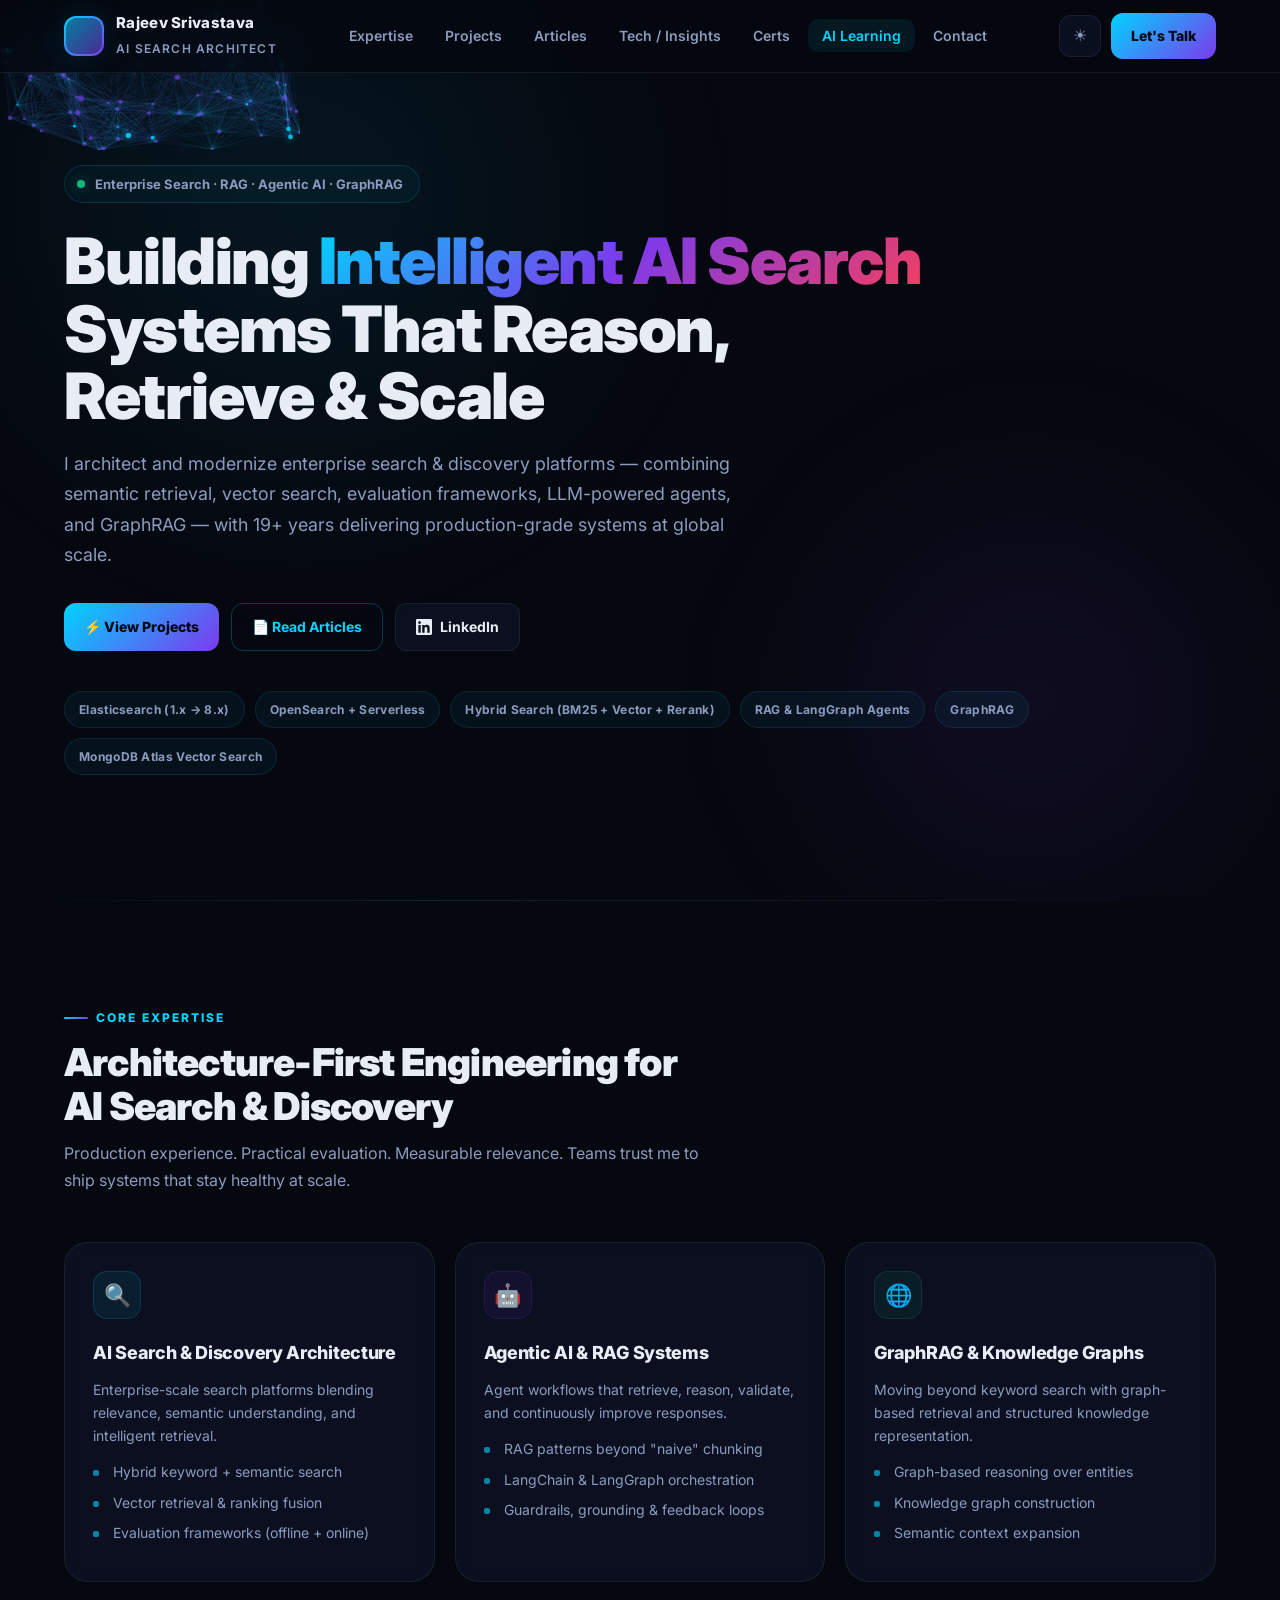
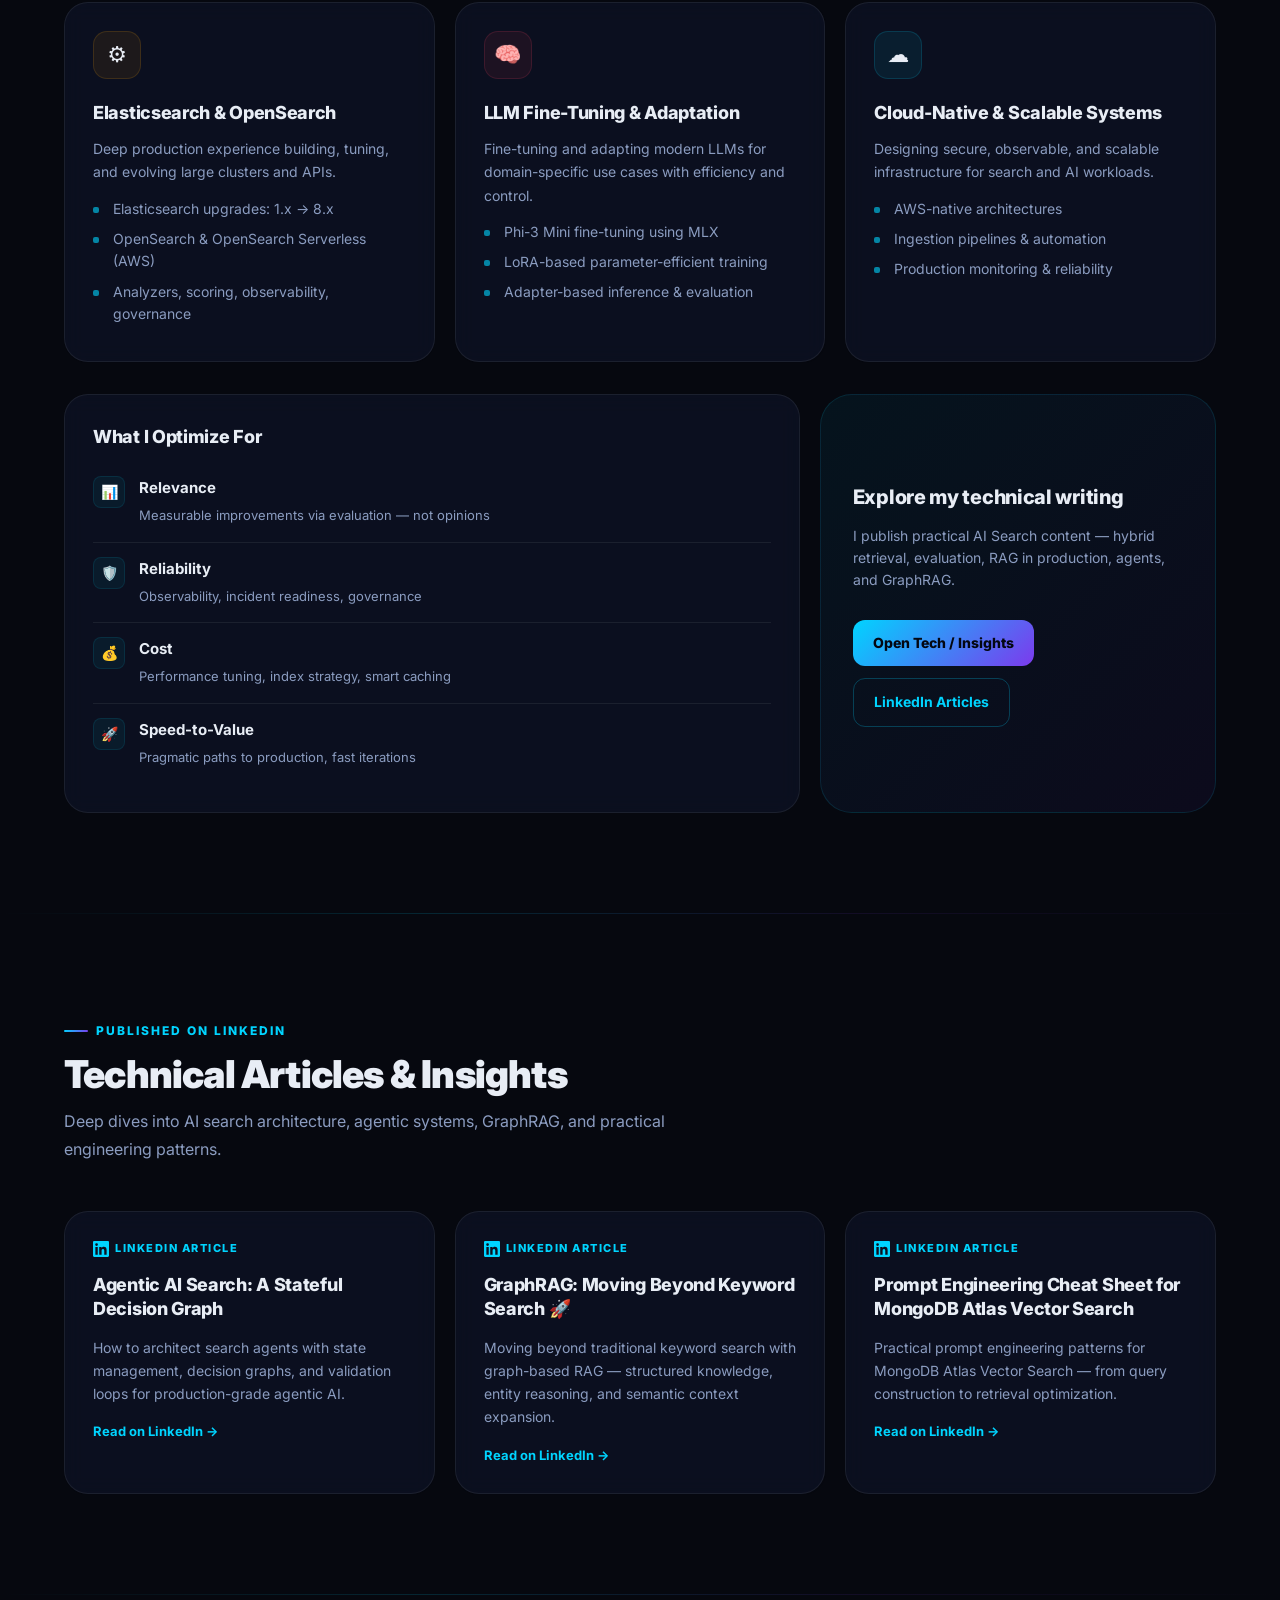
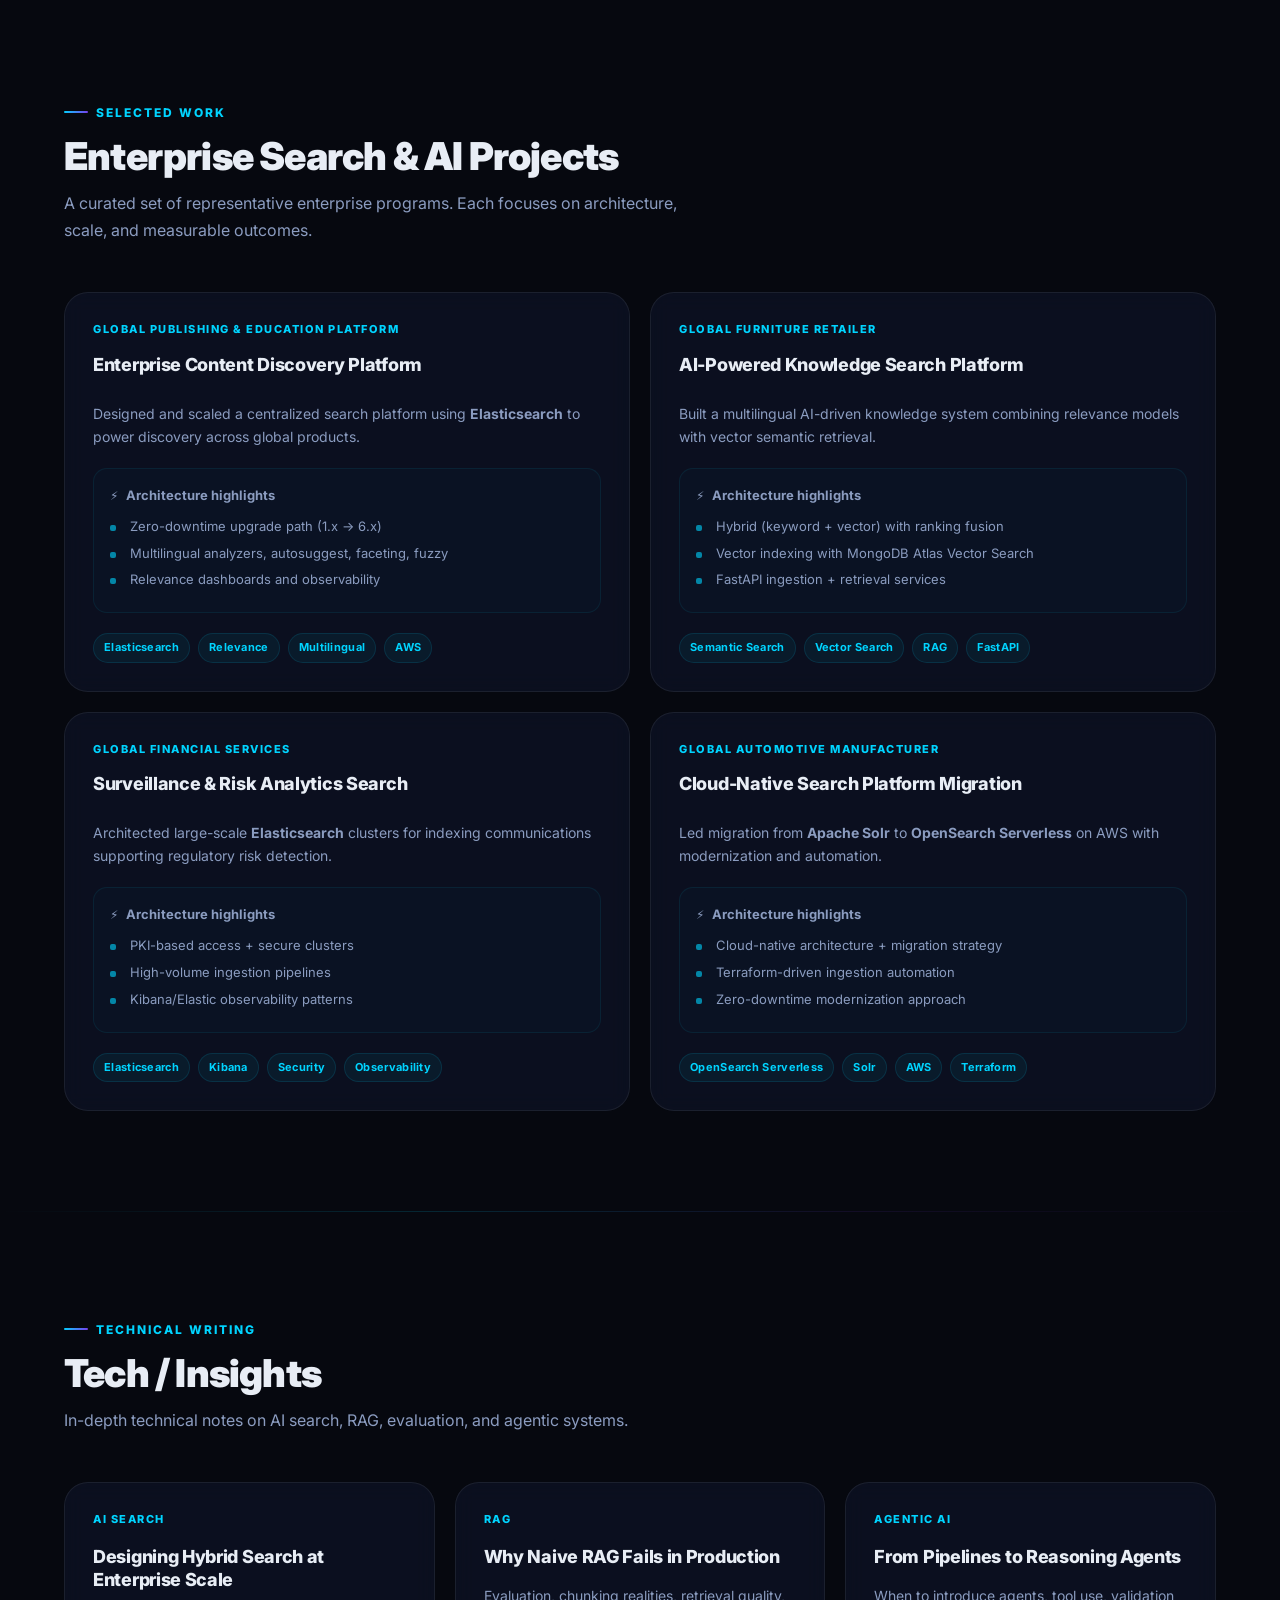
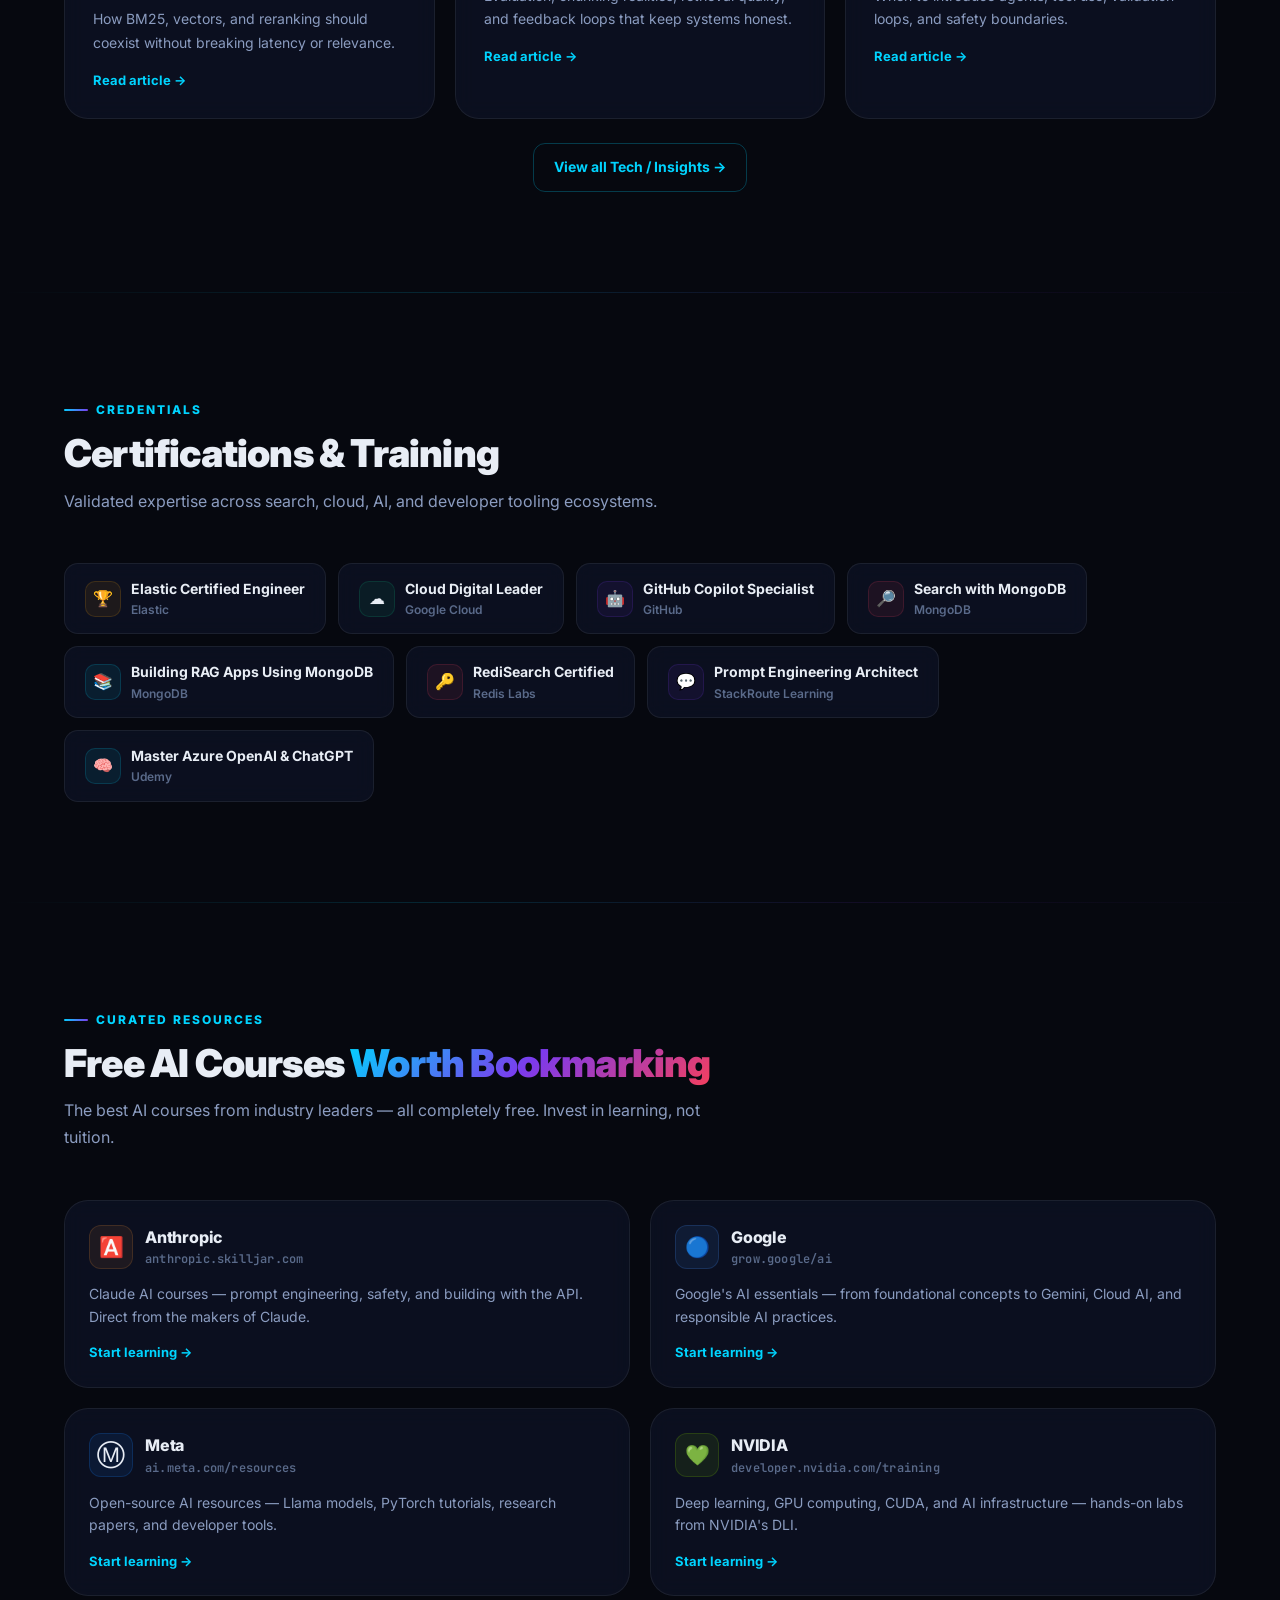
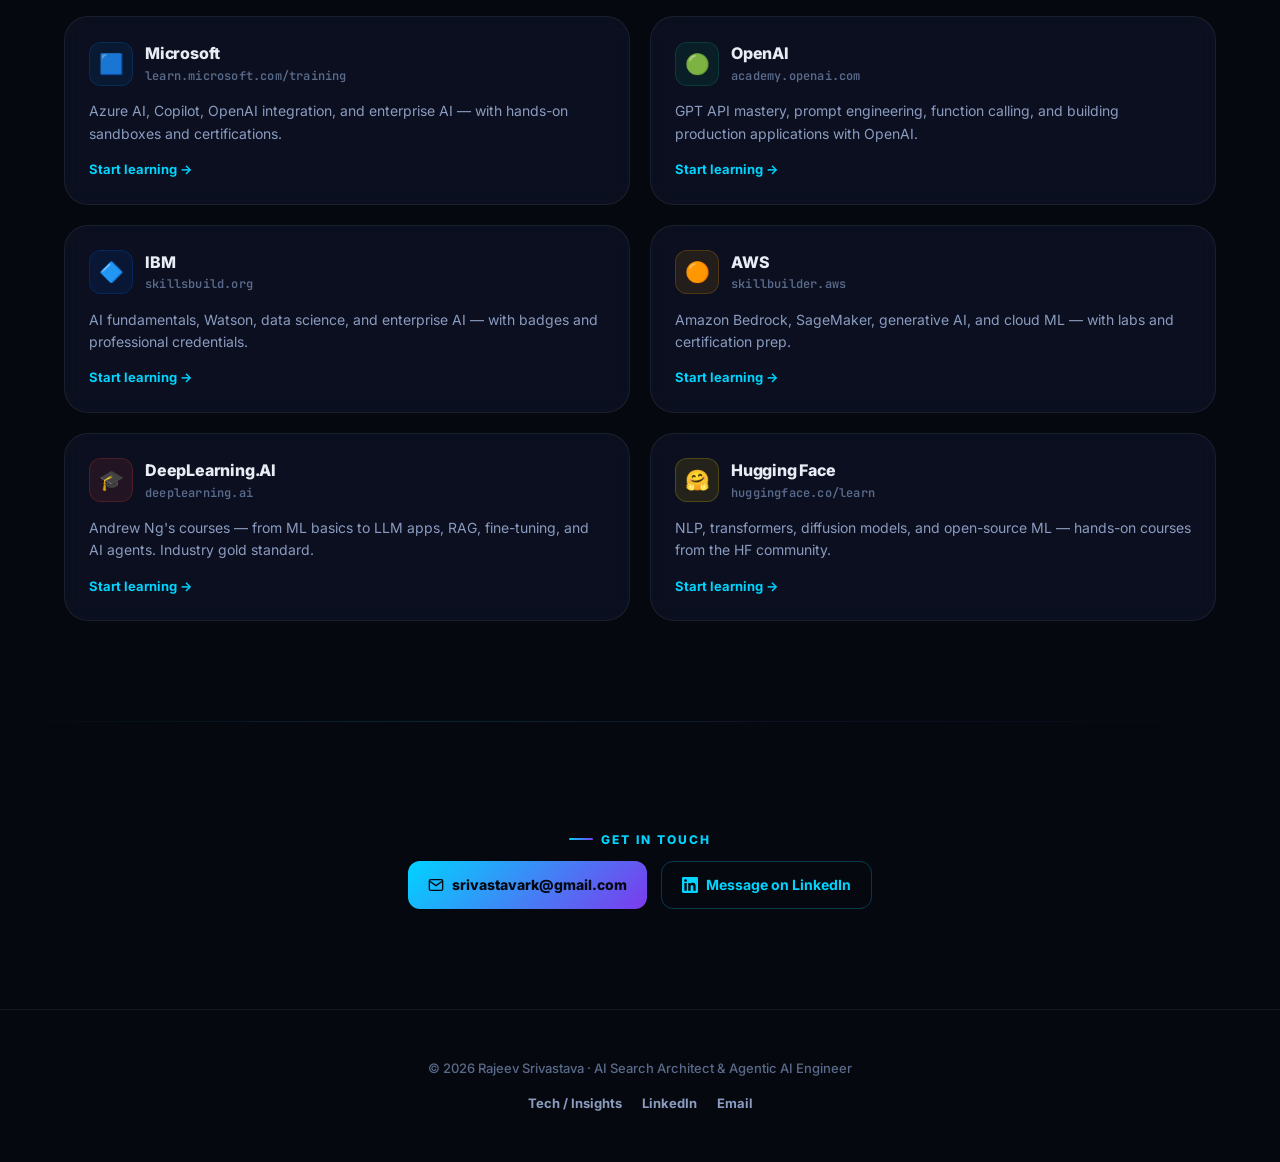
==== commit 8b5f7e0c: "Add Tech/Insights nav link, .gitignore, remove tracked IDE/OS files" ====
--- a/index.html
+++ b/index.html
@@ -4,27 +4,146 @@
   <meta charset="UTF-8" />
   <meta name="viewport" content="width=device-width, initial-scale=1.0" />
   <title>Rajeev Srivastava | AI Search Architect & Agentic AI Engineer</title>
-  <meta name="description" content="Portfolio of Rajeev Srivastava — AI Search Architect with 19+ years building enterprise search, semantic retrieval, RAG pipelines, Agentic AI systems, and GraphRAG."/>
-  <meta name="keywords" content="AI Search Architect, Agentic AI, RAG, GraphRAG, Vector Search, Semantic Search, OpenSearch, Elasticsearch, LangGraph, LLM, Search Agent"/>
+  <meta name="description" content="Rajeev Srivastava is an AI Search Architect with 19+ years building enterprise search, semantic retrieval, RAG pipelines, Agentic AI systems, and GraphRAG at global scale."/>
+  <meta name="keywords" content="AI Search Architect, Agentic AI, RAG, GraphRAG, Vector Search, Semantic Search, OpenSearch, Elasticsearch, LangGraph, LLM, Search Agent, Hybrid Search, Knowledge Graph"/>
   <meta name="author" content="Rajeev Srivastava"/>
+  <meta name="robots" content="index, follow"/>
   <link rel="canonical" href="https://www.rajeev-aisearch.com/"/>
 
+  <!-- Open Graph -->
   <meta property="og:title" content="Rajeev Srivastava | AI Search Architect & Agentic AI Engineer"/>
-  <meta property="og:description" content="Architecting intelligent search systems — semantic retrieval, RAG, agentic AI, and LLM-powered search agents."/>
-  <meta property="og:type" content="website"/>
+  <meta property="og:description" content="Architecting intelligent search systems — semantic retrieval, RAG, agentic AI, and LLM-powered search agents. 19+ years enterprise experience."/>
+  <meta property="og:type" content="profile"/>
+  <meta property="og:url" content="https://www.rajeev-aisearch.com/"/>
+  <meta property="og:site_name" content="Rajeev Srivastava – AI Search Architect"/>
+  <meta property="og:image" content="https://www.rajeev-aisearch.com/og-image.png"/>
+  <meta property="og:image:width" content="1200"/>
+  <meta property="og:image:height" content="630"/>
+  <meta property="og:image:alt" content="Rajeev Srivastava – AI Search Architect & Agentic AI Engineer"/>
+  <meta property="profile:first_name" content="Rajeev"/>
+  <meta property="profile:last_name" content="Srivastava"/>
+
+  <!-- Twitter / X Card -->
+  <meta name="twitter:card" content="summary_large_image"/>
+  <meta name="twitter:title" content="Rajeev Srivastava | AI Search Architect & Agentic AI Engineer"/>
+  <meta name="twitter:description" content="Architecting intelligent search systems — semantic retrieval, RAG, agentic AI, and LLM-powered search agents."/>
+  <meta name="twitter:image" content="https://www.rajeev-aisearch.com/og-image.png"/>
 
   <link rel="stylesheet" href="/css/styles.css" />
 
+  <!-- Structured Data: Person -->
   <script type="application/ld+json">
   {
     "@context": "https://schema.org",
     "@type": "Person",
+    "@id": "https://www.rajeev-aisearch.com/#person",
     "name": "Rajeev Srivastava",
     "jobTitle": "AI Search Architect & Agentic AI Engineer",
     "url": "https://www.rajeev-aisearch.com",
-    "sameAs": ["https://www.linkedin.com/in/srivastavark/"],
-    "description": "Expert in Semantic Search, Vector Retrieval, GraphRAG, RAG pipelines, and Agentic AI systems with 19+ years of enterprise experience.",
-    "knowsAbout": ["AI Search", "Vector Databases", "Agentic AI", "Elasticsearch", "OpenSearch", "RAG", "GraphRAG", "LLM Agents", "LangGraph"]
+    "email": "srivastavark@gmail.com",
+    "image": "https://www.rajeev-aisearch.com/og-image.png",
+    "sameAs": [
+      "https://www.linkedin.com/in/srivastavark/"
+    ],
+    "description": "AI Search Architect with 19+ years building enterprise search, semantic retrieval, RAG pipelines, Agentic AI systems, and GraphRAG at global scale.",
+    "knowsAbout": [
+      "AI Search Architecture",
+      "Semantic Search",
+      "Vector Databases",
+      "Retrieval-Augmented Generation (RAG)",
+      "GraphRAG",
+      "Agentic AI",
+      "Elasticsearch",
+      "OpenSearch",
+      "LangGraph",
+      "Hybrid Search",
+      "LLM Fine-Tuning",
+      "Knowledge Graphs",
+      "MongoDB Atlas Vector Search"
+    ],
+    "hasCredential": [
+      {
+        "@type": "EducationalOccupationalCredential",
+        "name": "Elastic Certified Engineer",
+        "credentialCategory": "certification",
+        "recognizedBy": { "@type": "Organization", "name": "Elastic" }
+      },
+      {
+        "@type": "EducationalOccupationalCredential",
+        "name": "Cloud Digital Leader",
+        "credentialCategory": "certification",
+        "recognizedBy": { "@type": "Organization", "name": "Google Cloud" }
+      },
+      {
+        "@type": "EducationalOccupationalCredential",
+        "name": "GitHub Copilot Specialist",
+        "credentialCategory": "certification",
+        "recognizedBy": { "@type": "Organization", "name": "GitHub" }
+      }
+    ]
+  }
+  </script>
+
+  <!-- Structured Data: WebSite -->
+  <script type="application/ld+json">
+  {
+    "@context": "https://schema.org",
+    "@type": "WebSite",
+    "@id": "https://www.rajeev-aisearch.com/#website",
+    "name": "Rajeev Srivastava – AI Search Architect",
+    "url": "https://www.rajeev-aisearch.com",
+    "description": "Portfolio and technical writing of Rajeev Srivastava, AI Search Architect specializing in RAG, agentic AI, vector search, and enterprise search systems.",
+    "author": { "@id": "https://www.rajeev-aisearch.com/#person" }
+  }
+  </script>
+
+  <!-- Structured Data: FAQPage (AEO – Answer Engine Optimization) -->
+  <script type="application/ld+json">
+  {
+    "@context": "https://schema.org",
+    "@type": "FAQPage",
+    "mainEntity": [
+      {
+        "@type": "Question",
+        "name": "What is an AI Search Architect?",
+        "acceptedAnswer": {
+          "@type": "Answer",
+          "text": "An AI Search Architect designs and builds intelligent search systems that combine semantic retrieval, vector search, large language models (LLMs), and knowledge graphs to return highly relevant results at enterprise scale. They bridge traditional information retrieval with modern AI techniques like RAG and agentic reasoning."
+        }
+      },
+      {
+        "@type": "Question",
+        "name": "What is RAG (Retrieval-Augmented Generation)?",
+        "acceptedAnswer": {
+          "@type": "Answer",
+          "text": "Retrieval-Augmented Generation (RAG) is an AI architecture pattern that grounds LLM responses with real-time retrieval from a knowledge base, reducing hallucinations and enabling up-to-date answers. Production RAG goes beyond naive chunking to include hybrid retrieval, reranking, evaluation frameworks, and feedback loops."
+        }
+      },
+      {
+        "@type": "Question",
+        "name": "What is GraphRAG?",
+        "acceptedAnswer": {
+          "@type": "Answer",
+          "text": "GraphRAG extends traditional RAG by layering knowledge graphs over vector retrieval, enabling entity-level reasoning, relationship traversal, and semantic context expansion. It is particularly effective for complex multi-hop questions where flat document retrieval fails."
+        }
+      },
+      {
+        "@type": "Question",
+        "name": "What is hybrid search?",
+        "acceptedAnswer": {
+          "@type": "Answer",
+          "text": "Hybrid search combines traditional keyword search (BM25) with dense vector retrieval (semantic/neural search), typically fusing their scores using techniques like Reciprocal Rank Fusion (RRF) or learned rerankers. This approach captures both exact matches and conceptual similarity, outperforming either method alone."
+        }
+      },
+      {
+        "@type": "Question",
+        "name": "What services does Rajeev Srivastava offer?",
+        "acceptedAnswer": {
+          "@type": "Answer",
+          "text": "Rajeev Srivastava offers architecture reviews, search platform migrations, relevance audits, hybrid and vector search strategy, RAG and agentic AI implementations, GraphRAG design, Elasticsearch/OpenSearch modernization, and LLM fine-tuning consultancy."
+        }
+      }
+    ]
   }
   </script>
 </head>
@@ -364,7 +483,7 @@
 <hr class="section-divider" />
 
 <!-- ═══════════════ TECH / INSIGHTS PREVIEW ═══════════════ -->
-<section class="section">
+<section id="insights" class="section">
   <div class="container">
     <div class="section-header">
       <div class="section-label">Technical Writing</div>
@@ -622,14 +741,12 @@
   <div class="container">
     <div class="contact-block">
       <div class="section-label" style="justify-content: center;">Get in Touch</div>
-      <h2>Let's build (or fix) your<br/><span class="grad-text">search & AI platform</span></h2>
-      <p>Reach out for architecture reviews, migrations, relevance audits, vector + hybrid strategy, or agentic AI + RAG implementations.</p>
       <div class="contact-actions">
         <a class="btn primary" href="mailto:srivastavark@gmail.com">
           <svg width="16" height="16" viewBox="0 0 24 24" fill="none" stroke="currentColor" stroke-width="2"><path d="M4 4h16c1.1 0 2 .9 2 2v12c0 1.1-.9 2-2 2H4c-1.1 0-2-.9-2-2V6c0-1.1.9-2 2-2z"/><polyline points="22,6 12,13 2,6"/></svg>
           srivastavark@gmail.com
         </a>
-        <a class="btn ghost" href="https://www.linkedin.com/in/srivastavark/" target="_blank" rel="noreferrer">
+        <a class="btn ghost" href="https://www.linkedin.com/in/srivastavark/" target="_blank" rel="noreferrer me">
           <svg width="16" height="16" viewBox="0 0 24 24" fill="currentColor"><path d="M20.447 20.452h-3.554v-5.569c0-1.328-.027-3.037-1.852-3.037-1.853 0-2.136 1.445-2.136 2.939v5.667H9.351V9h3.414v1.561h.046c.477-.9 1.637-1.85 3.37-1.85 3.601 0 4.267 2.37 4.267 5.455v6.286zM5.337 7.433a2.062 2.062 0 01-2.063-2.065 2.064 2.064 0 112.063 2.065zm1.782 13.019H3.555V9h3.564v11.452zM22.225 0H1.771C.792 0 0 .774 0 1.729v20.542C0 23.227.792 24 1.771 24h20.451C23.2 24 24 23.227 24 22.271V1.729C24 .774 23.2 0 22.222 0h.003z"/></svg>
           Message on LinkedIn
         </a>
@@ -644,10 +761,10 @@
 <footer class="footer">
   <div class="container">
     <div class="footer-inner">
-      <div class="footer-text">© 2026 Rajeev Srivastava · AI Search Architect & Agentic AI Engineer</div>
+      <div class="footer-text">© <time datetime="2026">2026</time> Rajeev Srivastava · AI Search Architect & Agentic AI Engineer</div>
       <div class="footer-links">
         <a href="/insights/">Tech / Insights</a>
-        <a href="https://www.linkedin.com/in/srivastavark/" target="_blank" rel="noreferrer">LinkedIn</a>
+        <a href="https://www.linkedin.com/in/srivastavark/" target="_blank" rel="noreferrer me">LinkedIn</a>
         <a href="mailto:srivastavark@gmail.com">Email</a>
       </div>
     </div>
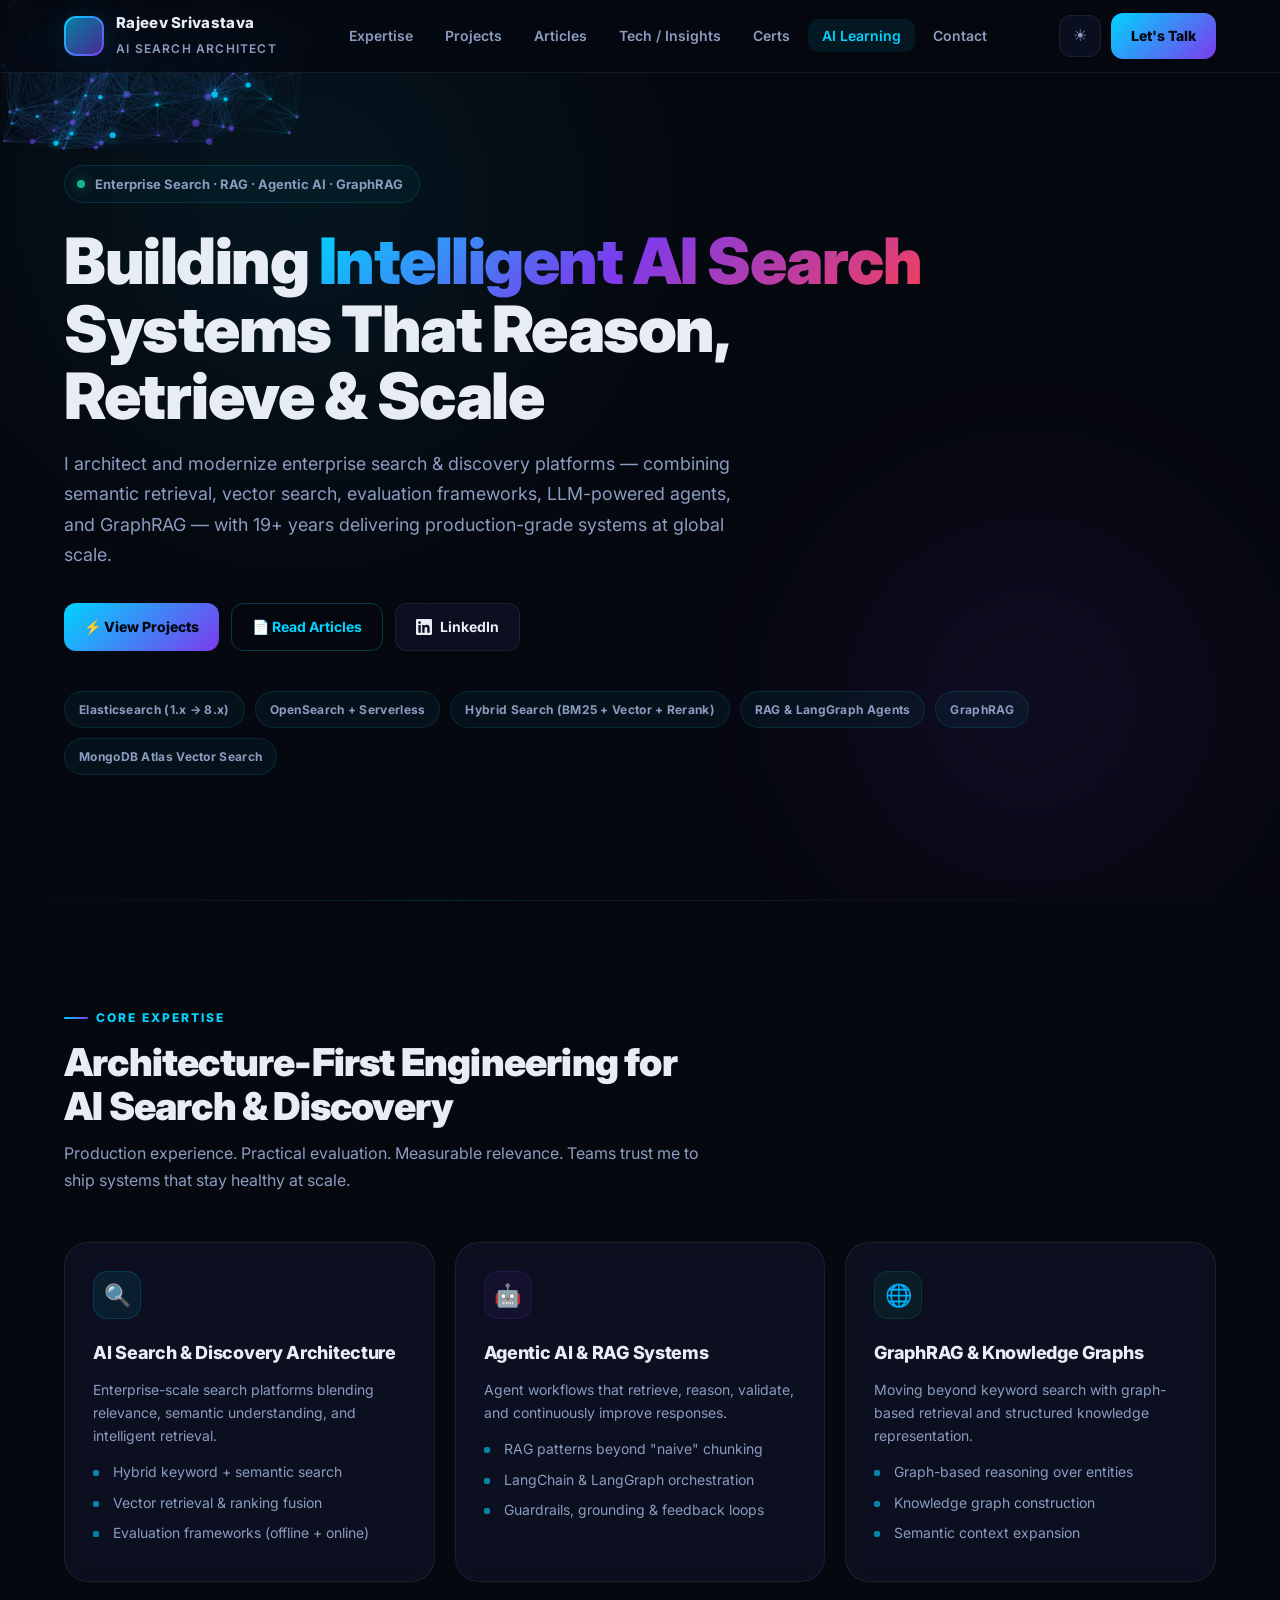
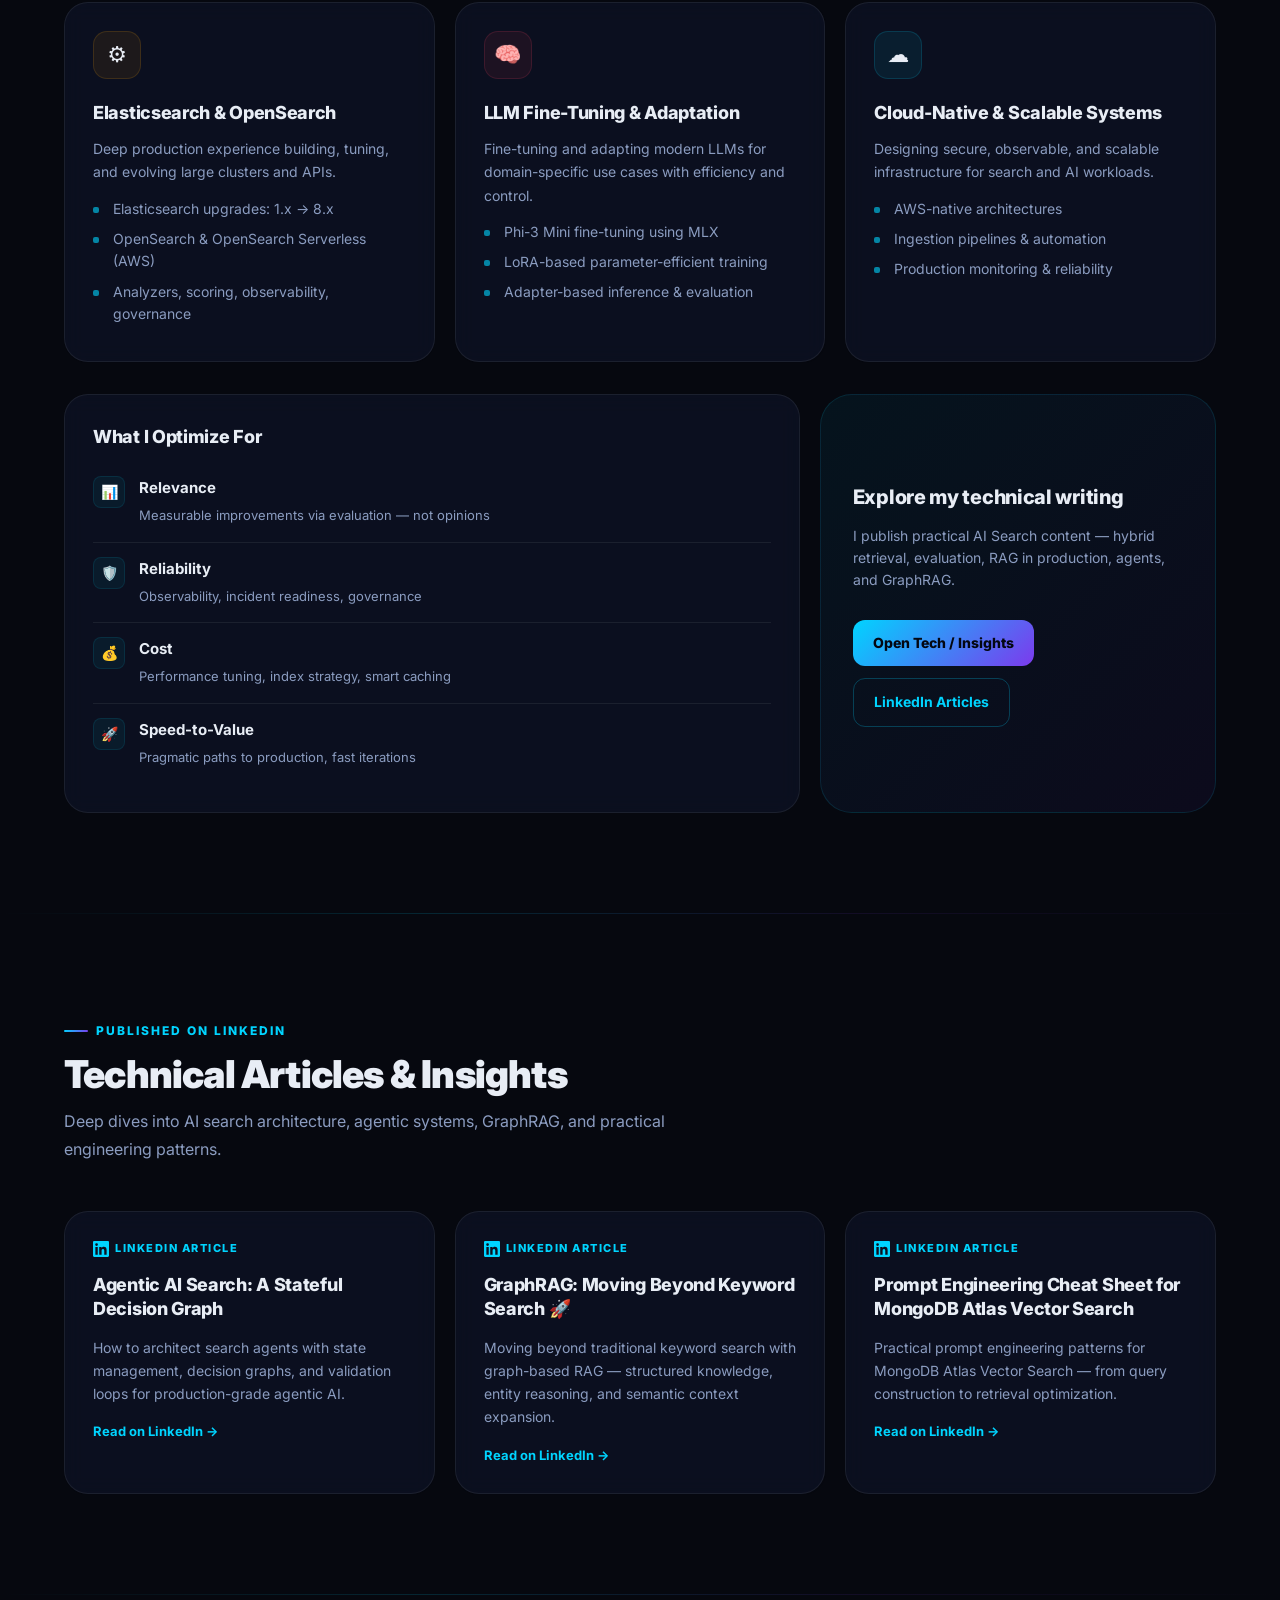
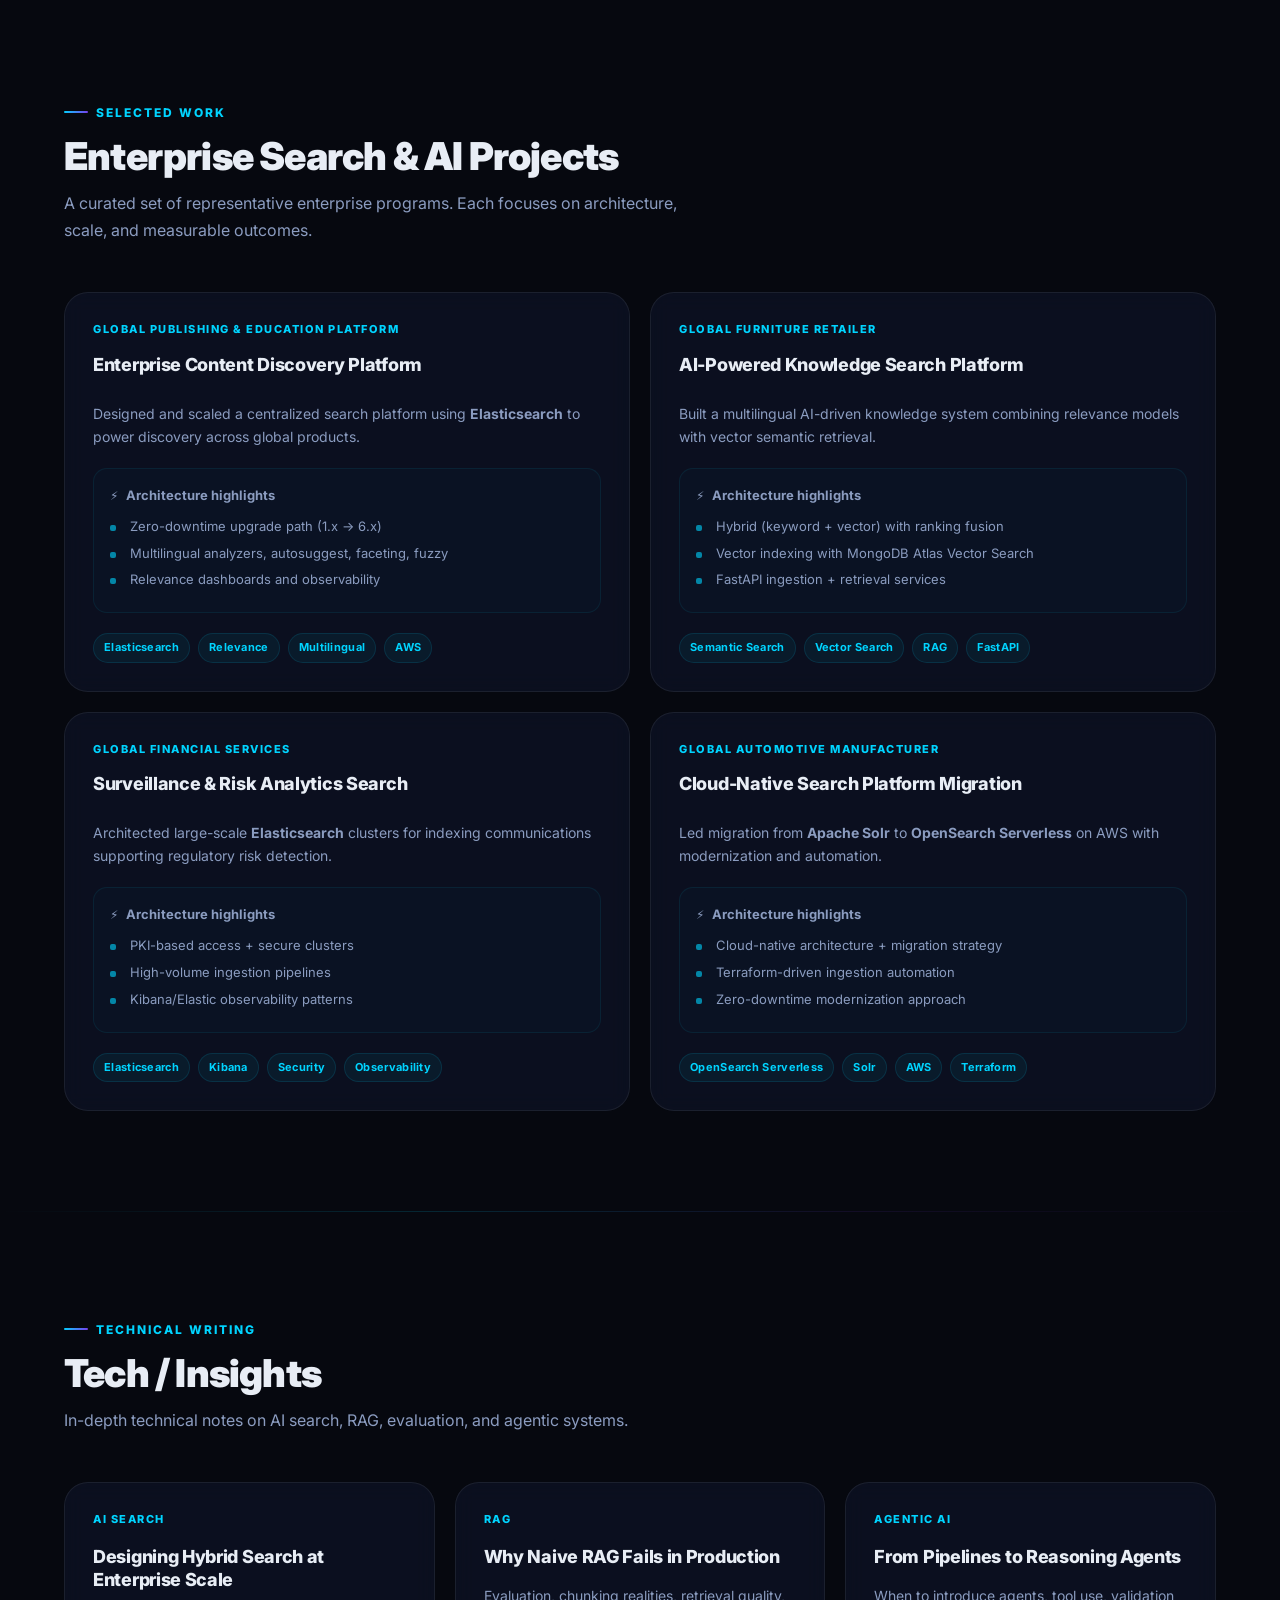
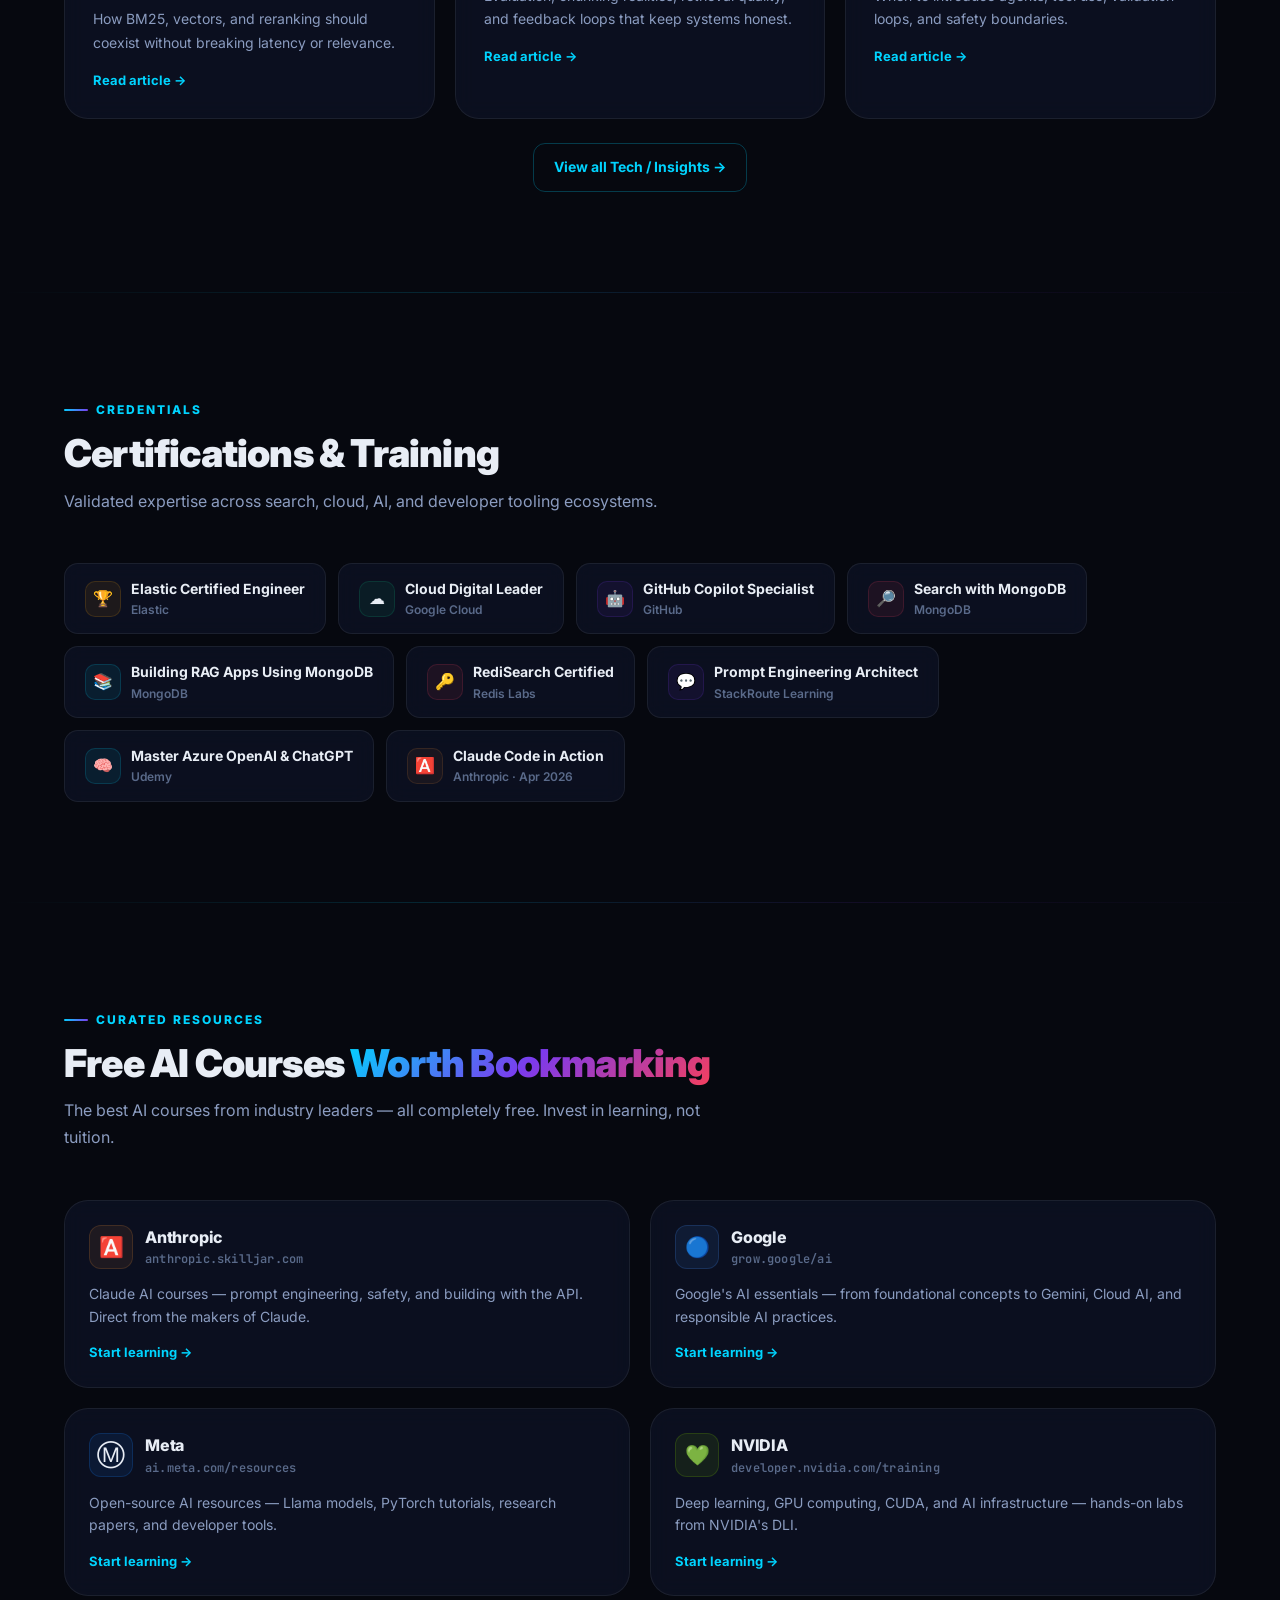
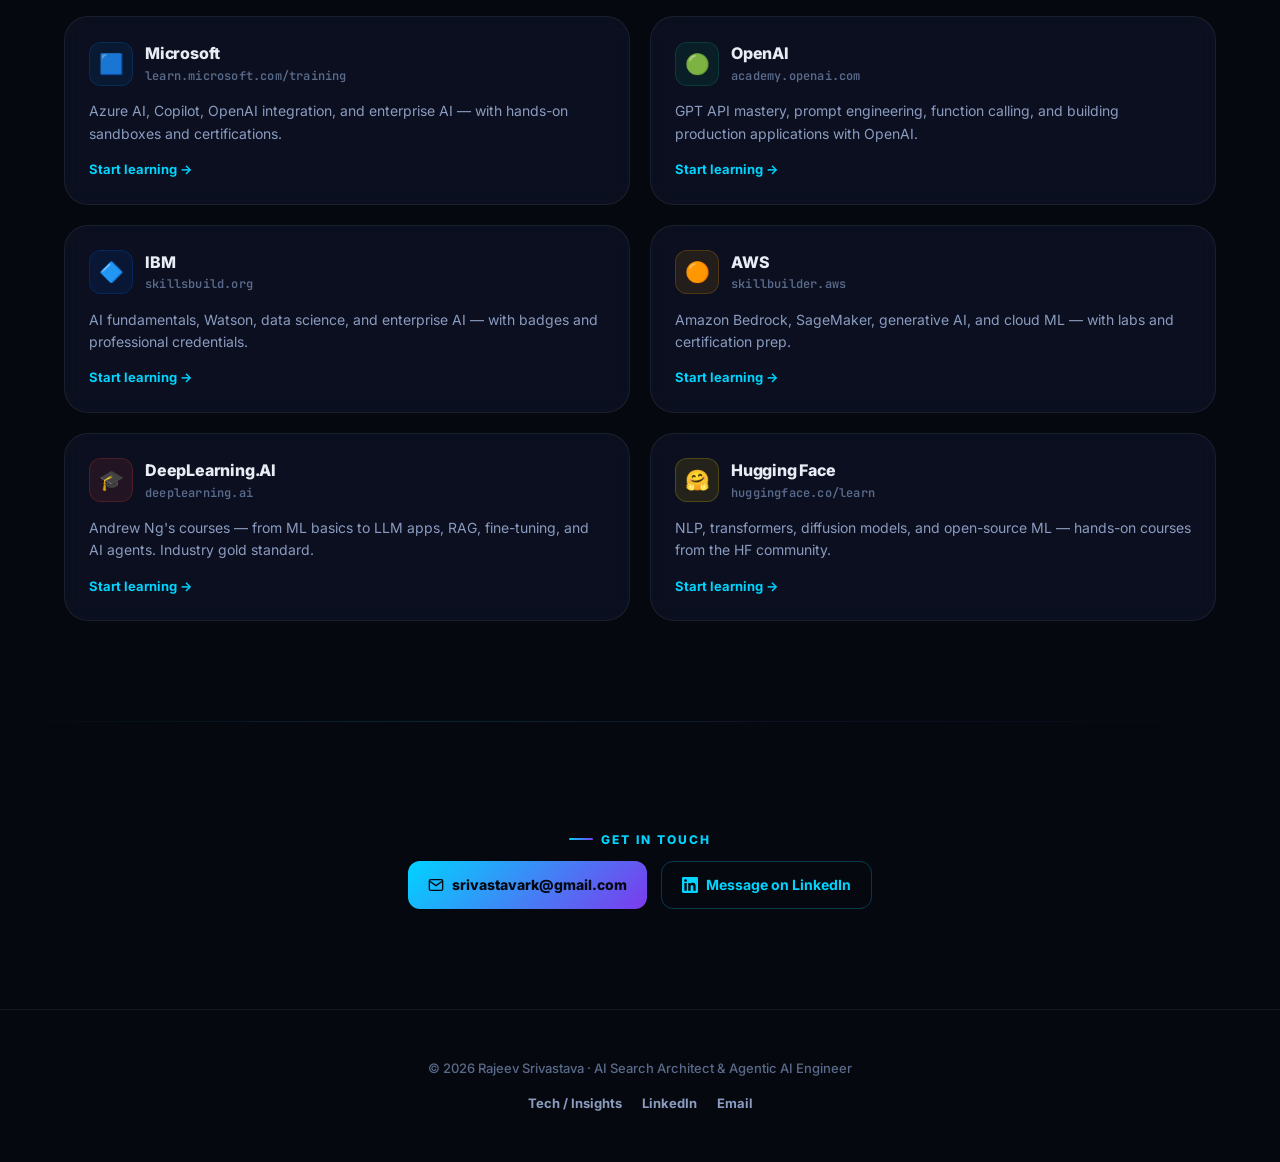
==== commit fdd497b7: "Add Anthropic Claude Code in Action certification (Apr 2026)" ====
--- a/index.html
+++ b/index.html
@@ -79,6 +79,14 @@
         "name": "GitHub Copilot Specialist",
         "credentialCategory": "certification",
         "recognizedBy": { "@type": "Organization", "name": "GitHub" }
+      },
+      {
+        "@type": "EducationalOccupationalCredential",
+        "name": "Claude Code in Action",
+        "credentialCategory": "certification",
+        "dateIssued": "2026-04",
+        "identifier": "obuttrdigtaa",
+        "recognizedBy": { "@type": "Organization", "name": "Anthropic" }
       }
     ]
   }
@@ -595,6 +603,14 @@
           <div class="cert-issuer">Udemy</div>
         </div>
       </div>
+
+      <div class="cert-badge fade-in">
+        <div class="cert-icon" style="background: rgba(204,120,50,0.08); border: 1px solid rgba(204,120,50,0.15);">🅰️</div>
+        <div>
+          <div class="cert-name">Claude Code in Action</div>
+          <div class="cert-issuer">Anthropic · <time datetime="2026-04">Apr 2026</time></div>
+        </div>
+      </div>
     </div>
   </div>
 </section>
